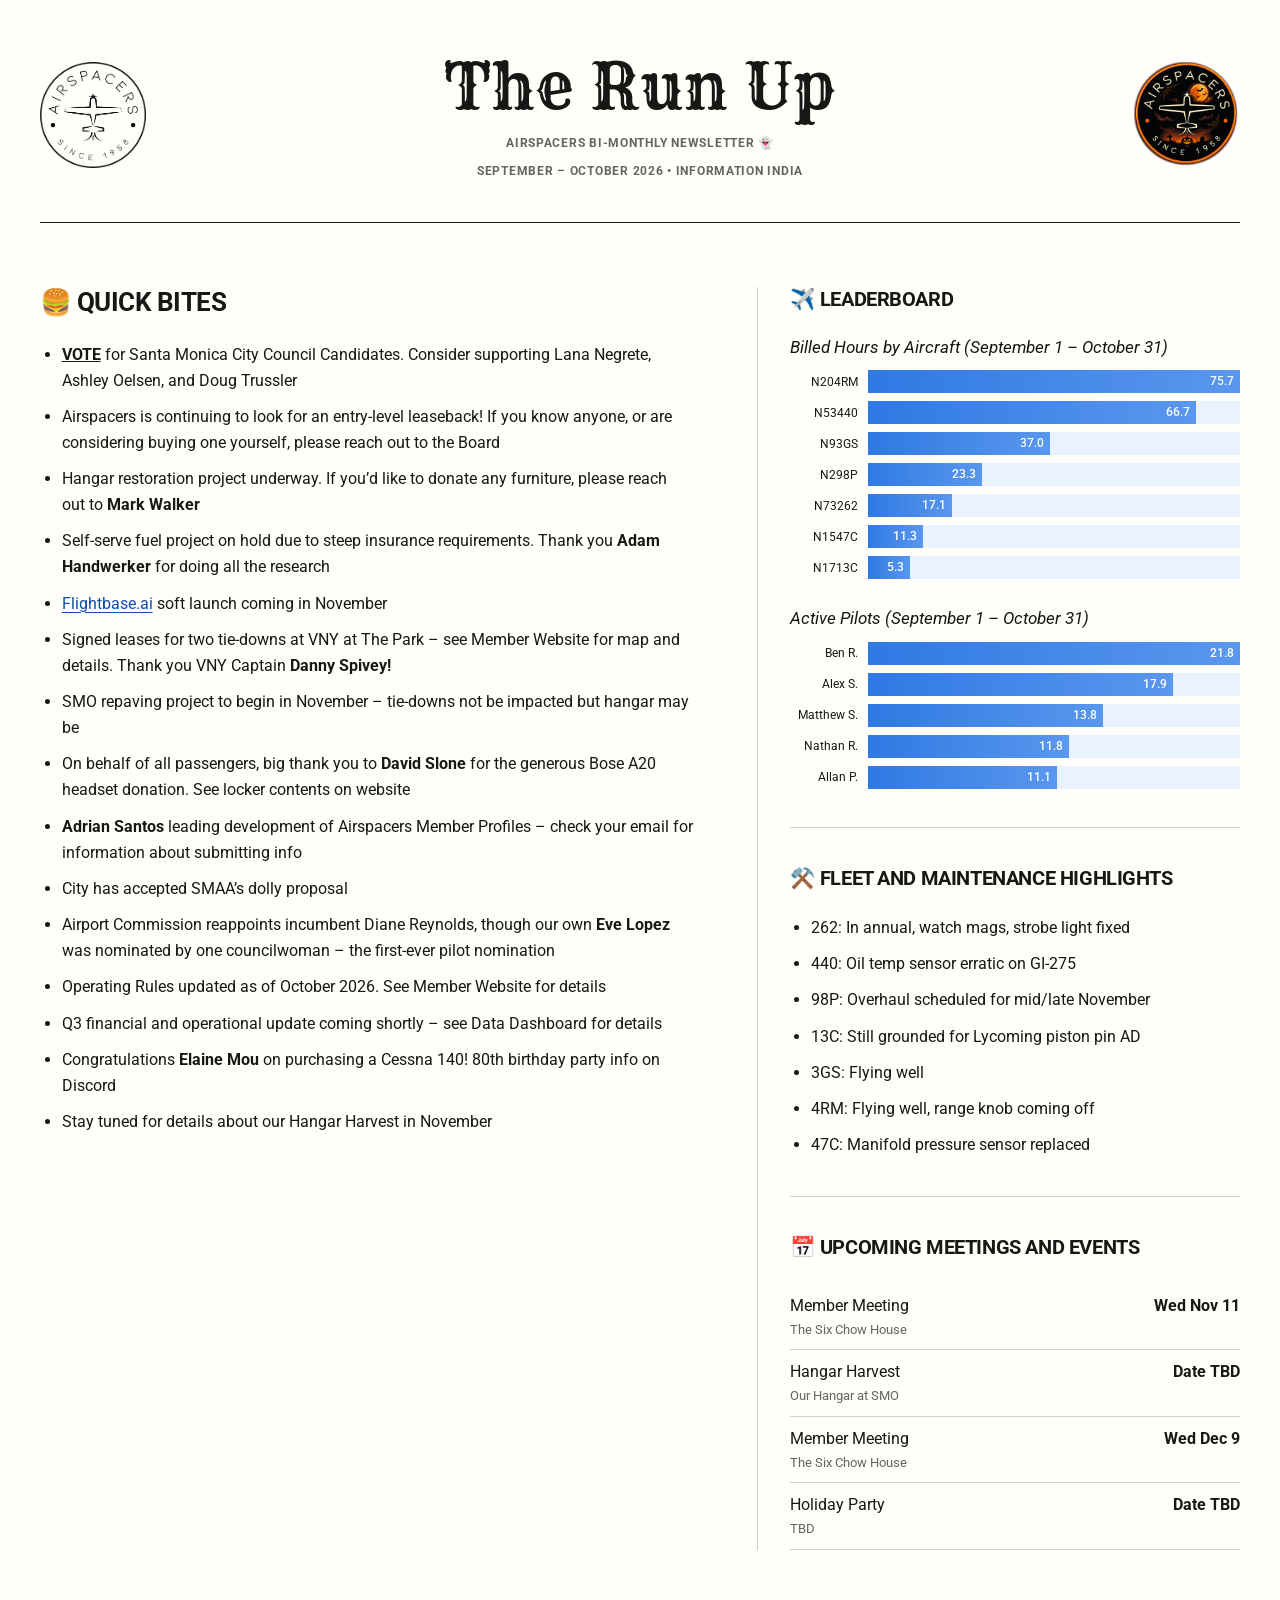
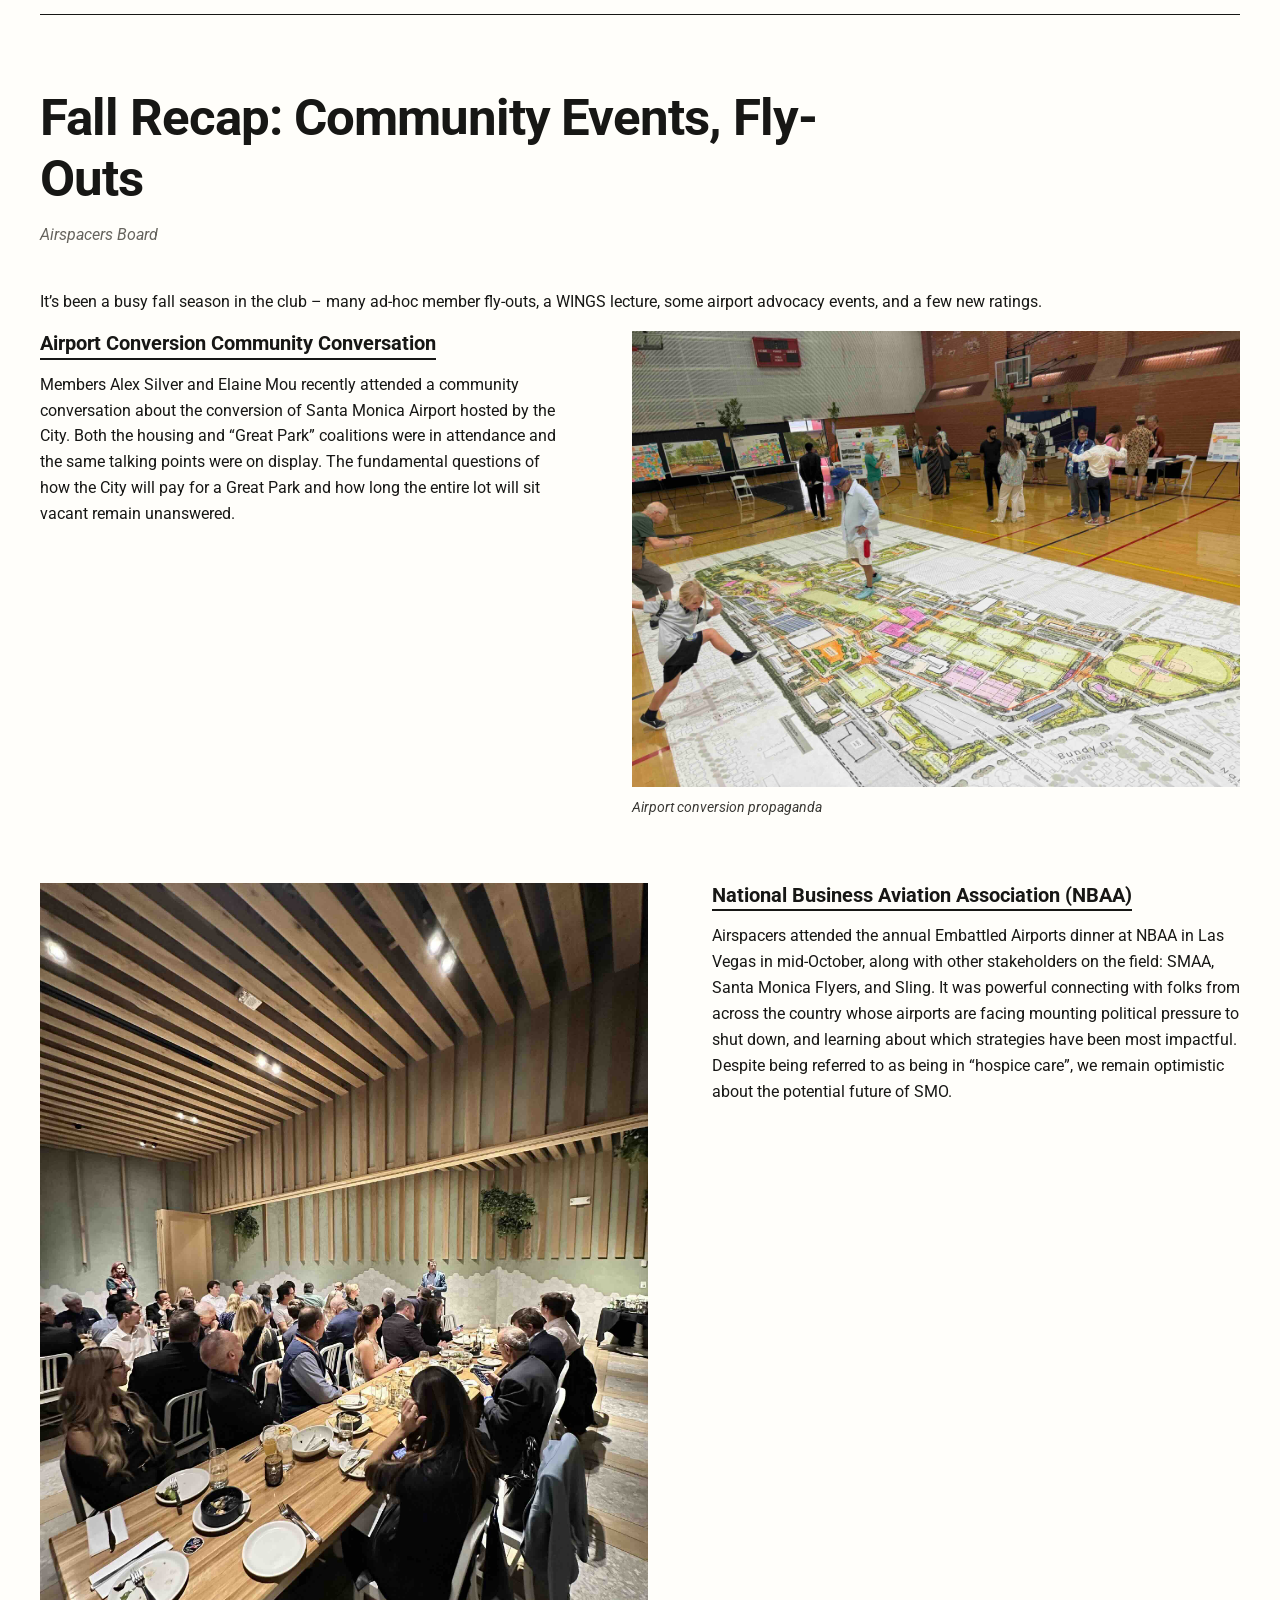
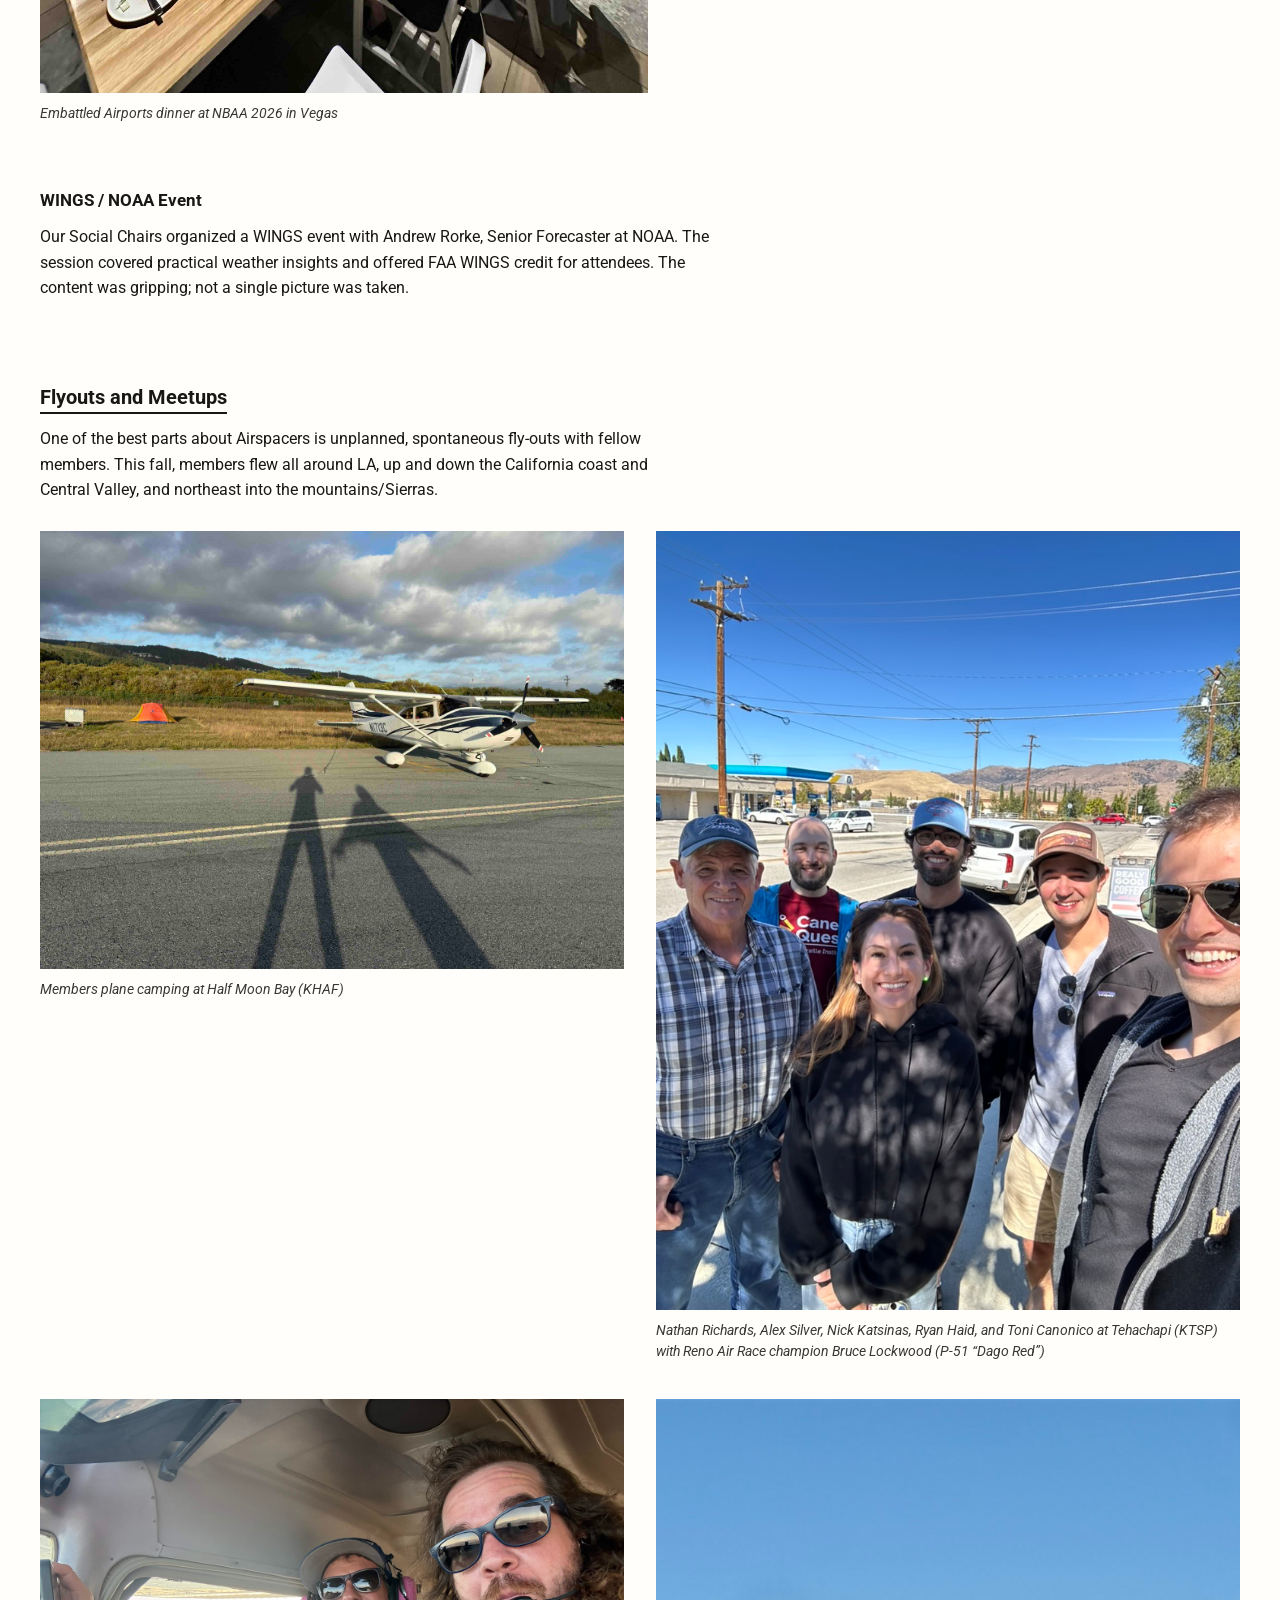
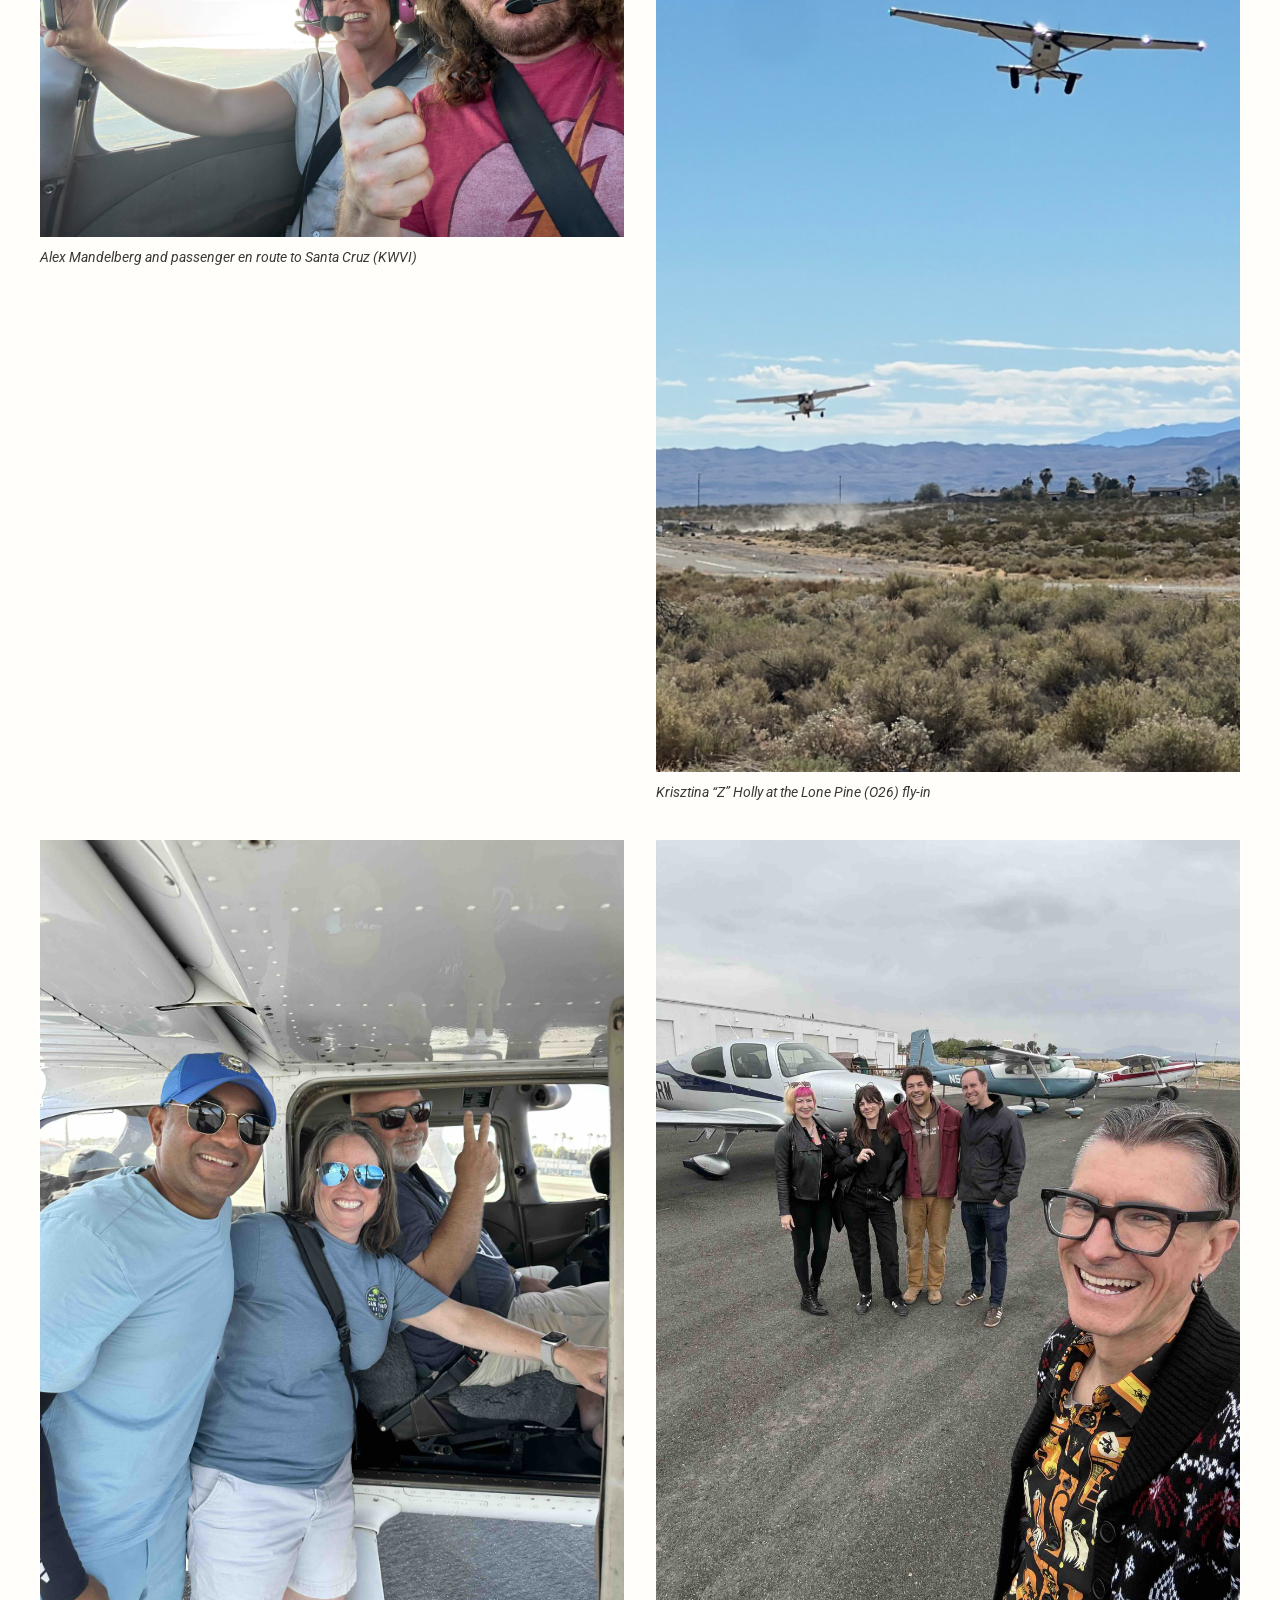
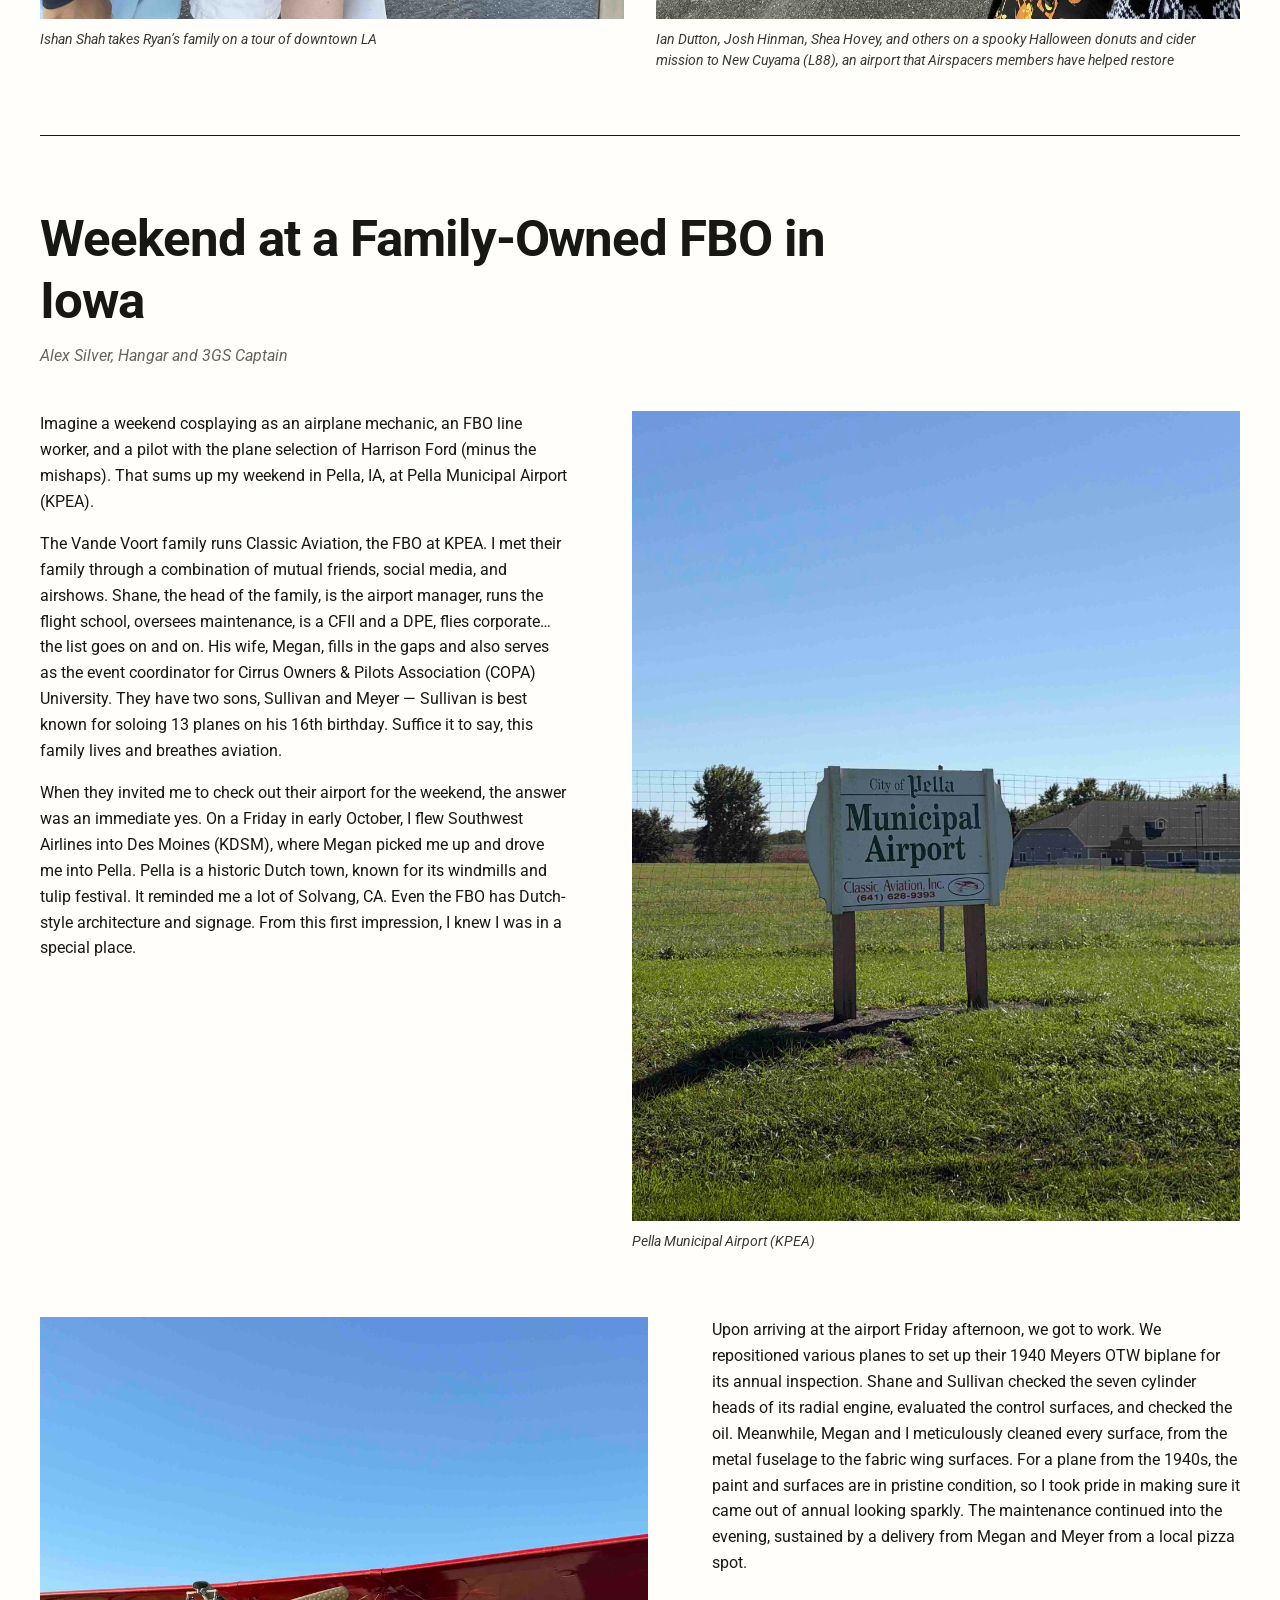
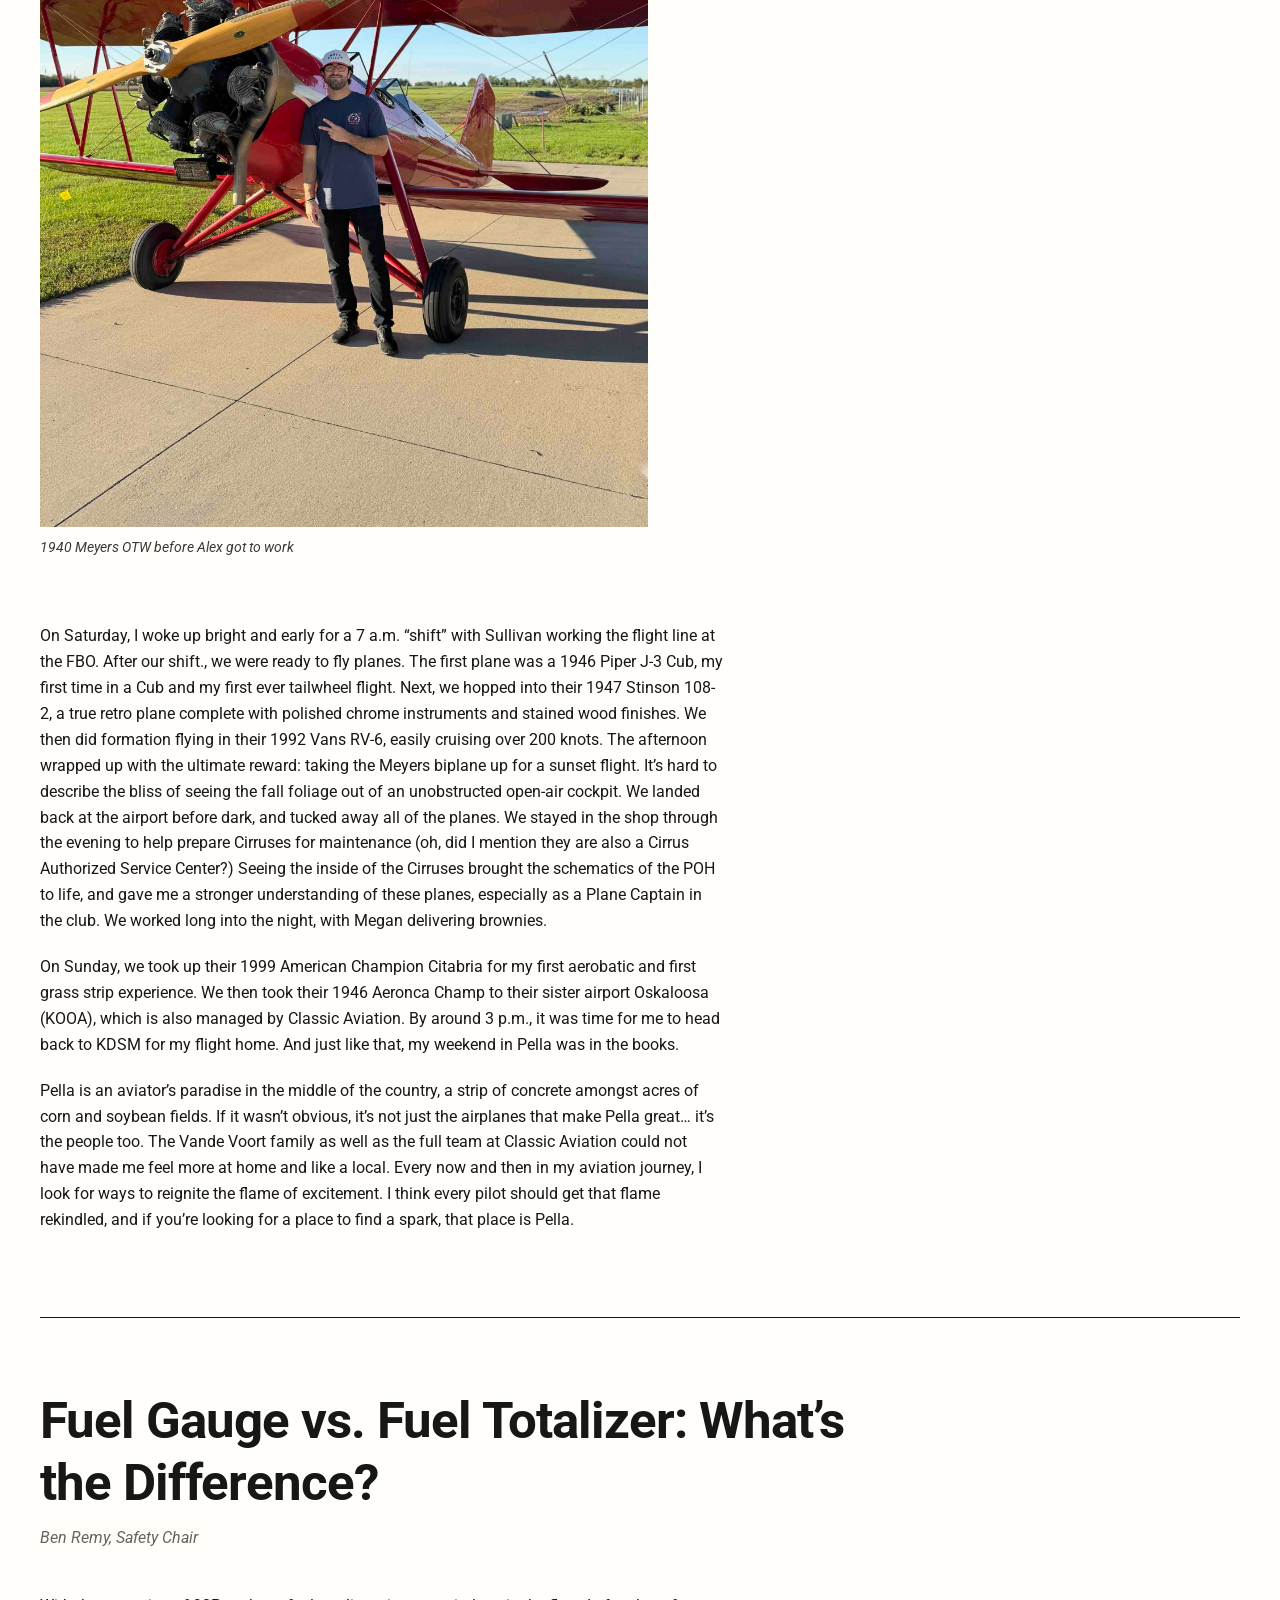
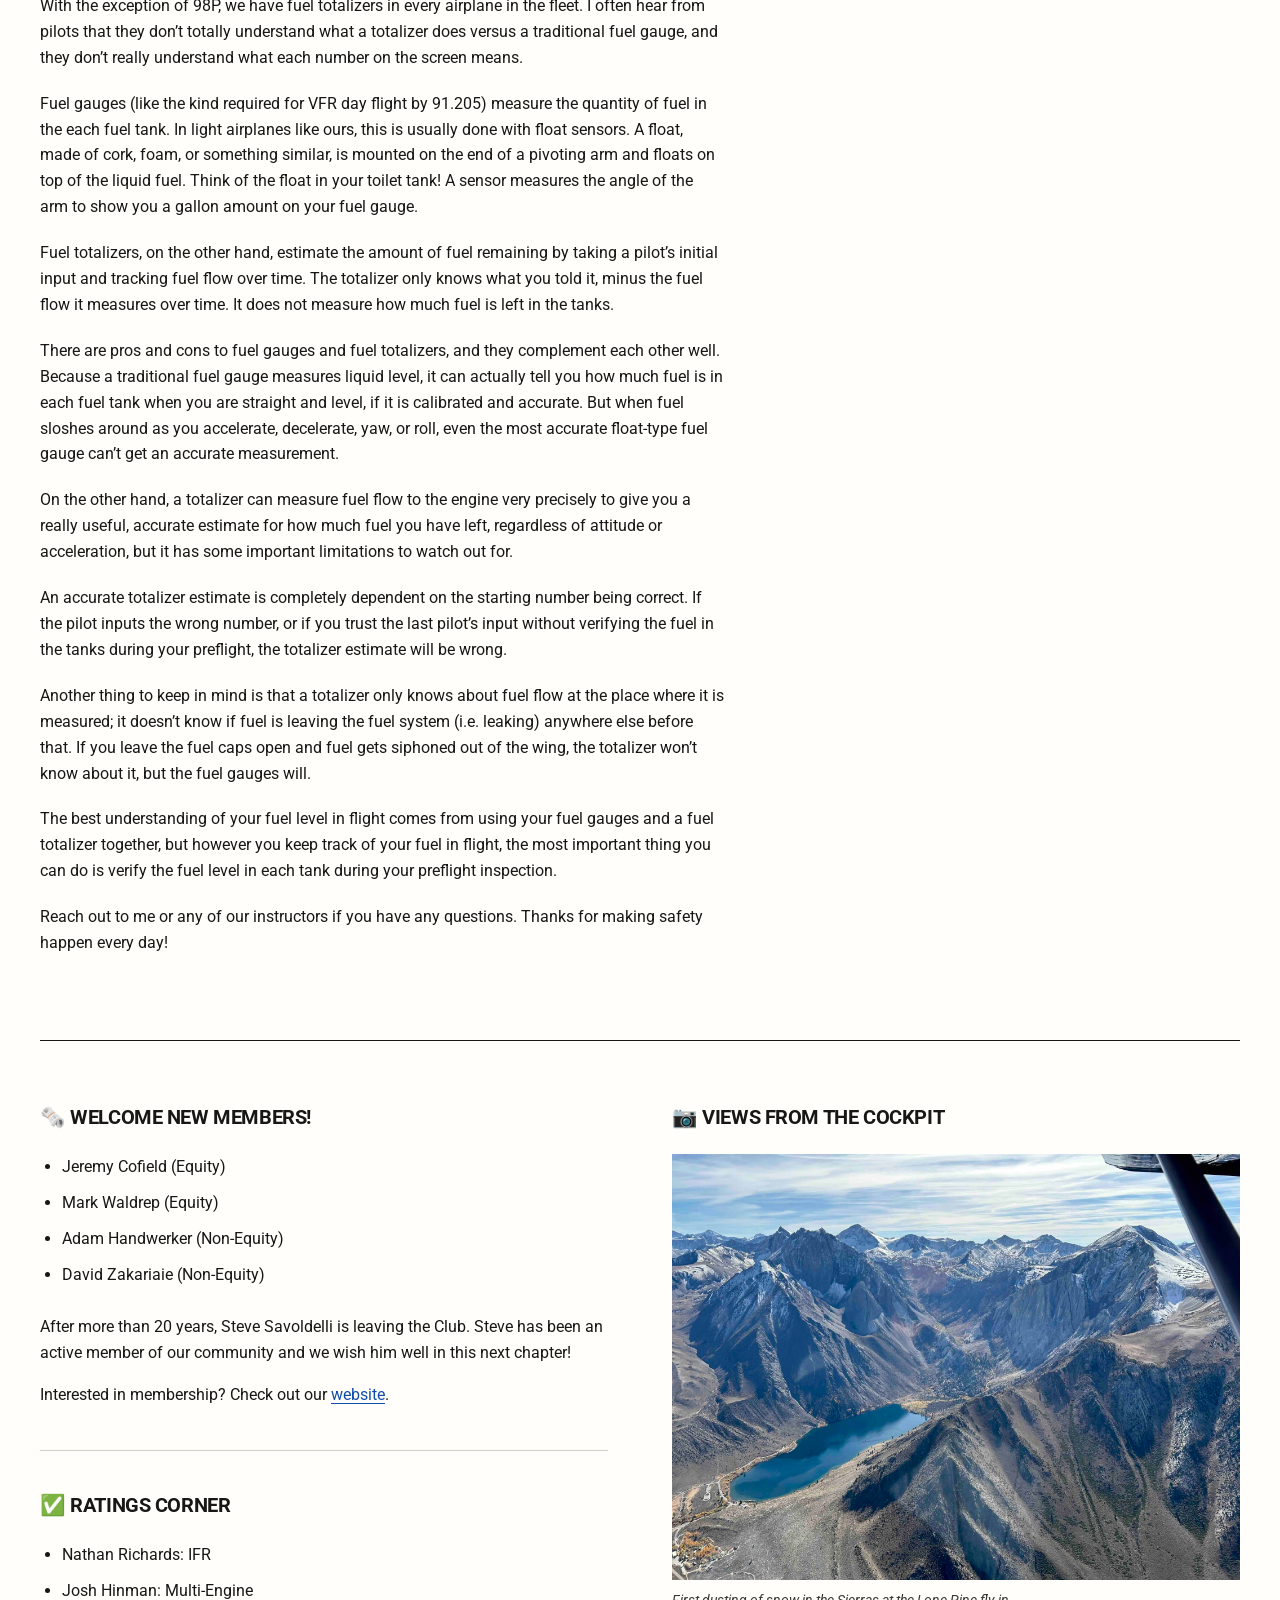
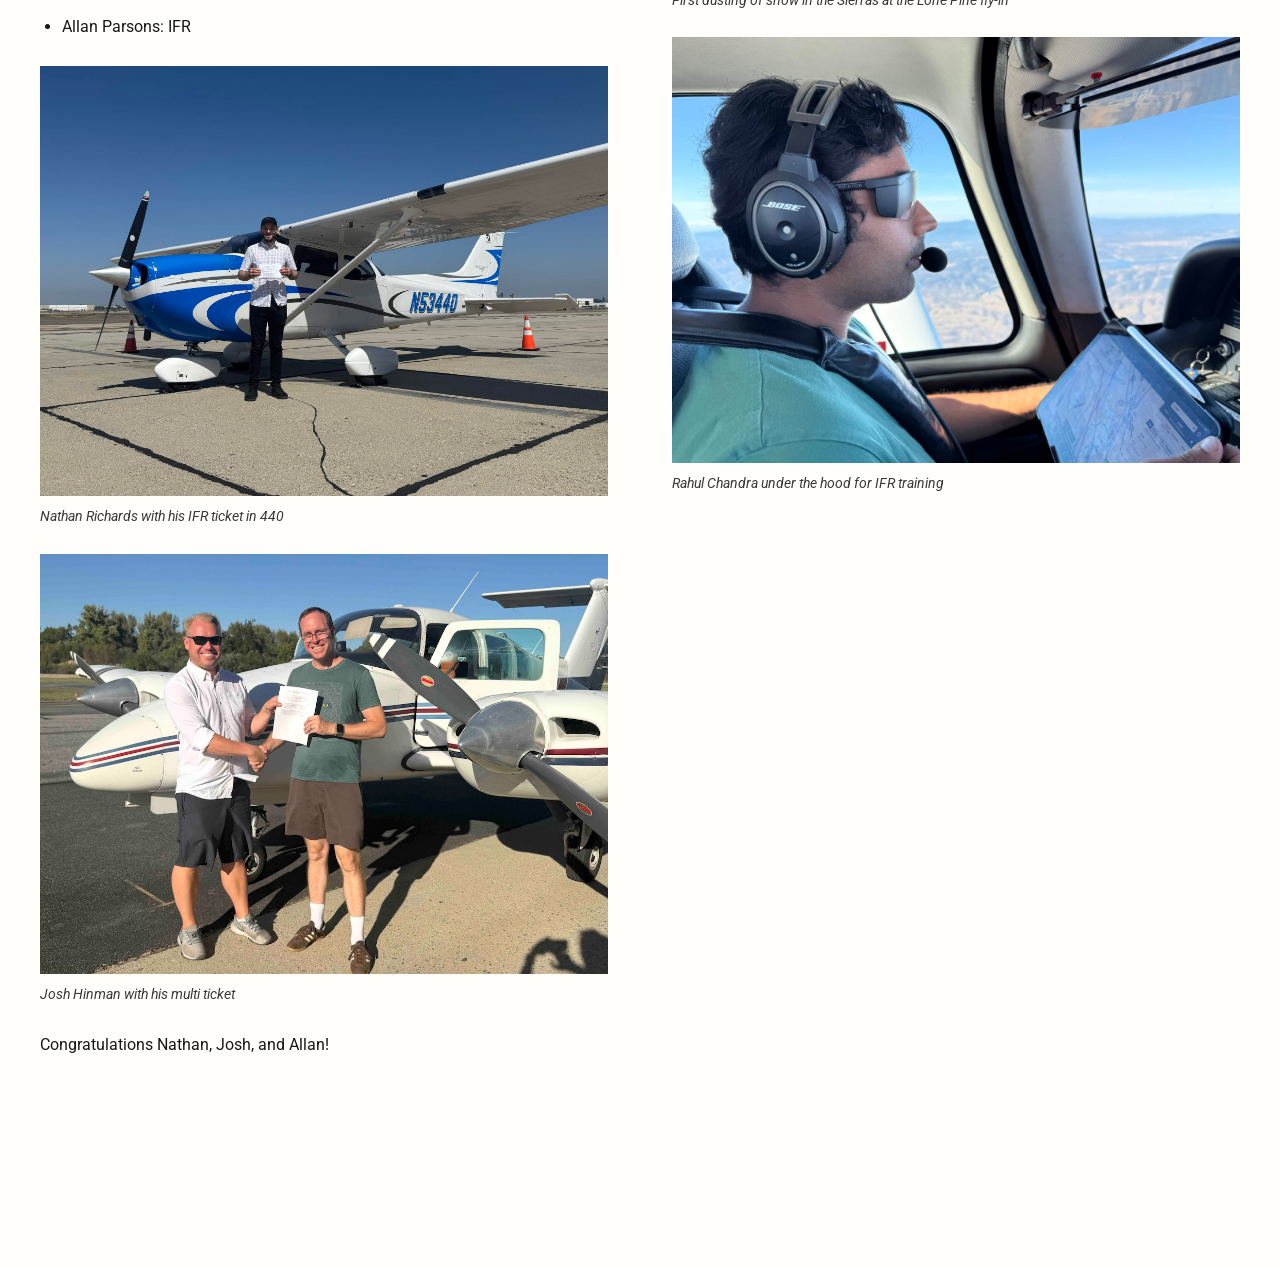
==== sep-oct-2026/index.html @ 8391121c "sep-oct newsletter" ====
<!doctype html>
<html lang="en"><head><meta charset="utf-8"><meta name="viewport" content="width=device-width, initial-scale=1">
<meta name="description" content="The Run Up — Airspacers Bi-Monthly Newsletter for September–October 2026.">
<title>The Run Up | September–October 2026</title><link rel="icon" href="assets/images/logo-spooky.png" type="image/png">
<link rel="stylesheet" href="../styles.css"><script src="../script.js" defer></script>
<style>.seasonal-masthead::after{display:none}.seasonal-masthead .seasonal-mark{width:106px;height:106px;object-fit:contain}.reading-copy{max-width:76ch}.reading-copy p{margin-bottom:1.25rem}@media(max-width:900px){.seasonal-masthead .seasonal-mark{display:none}}</style>
</head><body>
<header class="masthead seasonal-masthead reveal">
<img class="brand-mark" src="../assets/images/airspacers-logo.png" alt="Airspacers — Since 1958" width="506" height="506">
<div class="masthead-copy">
<h1>The Run Up</h1>
<p class="issue-label">Airspacers Bi-Monthly Newsletter 👻</p>
<p class="issue-label">September – October 2026 • Information India</p></div>
<img class="seasonal-mark" src="assets/images/logo-spooky.png" alt="Halloween Airspacers logo" width="600" height="600"></header>
<main>
<section class="opening-grid section-rule" aria-label="Newsletter highlights">
<article class="reveal">
<h2>🍔 Quick Bites</h2>
<ul class="feature-list">
<li><strong><u>VOTE</u></strong> for Santa Monica City Council Candidates. Consider supporting Lana Negrete, Ashley Oelsen, and Doug Trussler</li>
<li>Airspacers is continuing to look for an entry-level leaseback! If you know anyone, or are considering buying one yourself, please reach out to the Board</li>
<li>Hangar restoration project underway. If you’d like to donate any furniture, please reach out to <strong>Mark Walker</strong></li>
<li>Self-serve fuel project on hold due to steep insurance requirements. Thank you <strong>Adam Handwerker</strong> for doing all the research</li>
<li><a href="http://flightbase.ai">Flightbase.ai</a> soft launch coming in November</li>
<li>Signed leases for two tie-downs at VNY at The Park – see Member Website for map and details. Thank you VNY Captain <strong>Danny Spivey!</strong></li>
<li>SMO repaving project to begin in November – tie-downs not be impacted but hangar may be</li>
<li>On behalf of all passengers, big thank you to <strong>David Slone</strong> for the generous Bose A20 headset donation. See locker contents on website</li>
<li><strong>Adrian Santos</strong> leading development of Airspacers Member Profiles – check your email for information about submitting info</li>
<li>City has accepted SMAA’s dolly proposal</li>
<li>Airport Commission reappoints incumbent Diane Reynolds, though our own <strong>Eve Lopez</strong> was nominated by one councilwoman – the first-ever pilot nomination</li>
<li>Operating Rules updated as of October 2026. See Member Website for details</li>
<li>Q3 financial and operational update coming shortly – see Data Dashboard for details</li>
<li>Congratulations <strong>Elaine Mou</strong> on purchasing a Cessna 140! 80th birthday party info on Discord</li>
<li>Stay tuned for details about our Hangar Harvest in November</li></ul></article>
<aside class="opening-sidebar">
<section class="sidebar-block reveal">
<h2>✈️ Leaderboard</h2>
<h3>Billed Hours by Aircraft <span>(September 1 – October 31)</span></h3>
<div class="bar-chart" aria-label="Billed Hours by Aircraft">
<div class="bar-row"><span>N204RM</span>
<div class="bar-track"><i style="--value:100.0%"><b>75.7</b></i></div></div>
<div class="bar-row"><span>N53440</span>
<div class="bar-track"><i style="--value:88.1%"><b>66.7</b></i></div></div>
<div class="bar-row"><span>N93GS</span>
<div class="bar-track"><i style="--value:48.9%"><b>37.0</b></i></div></div>
<div class="bar-row"><span>N298P</span>
<div class="bar-track"><i style="--value:30.8%"><b>23.3</b></i></div></div>
<div class="bar-row"><span>N73262</span>
<div class="bar-track"><i style="--value:22.6%"><b>17.1</b></i></div></div>
<div class="bar-row"><span>N1547C</span>
<div class="bar-track"><i style="--value:14.9%"><b>11.3</b></i></div></div>
<div class="bar-row"><span>N1713C</span>
<div class="bar-track"><i style="--value:7.0%"><b>5.3</b></i></div></div></div>
<div class="chart-heading">
<h3>Active Pilots <span>(September 1 – October 31)</span></h3>
<div class="bar-chart" aria-label="Active Pilots">
<div class="bar-row"><span>Ben R.</span>
<div class="bar-track"><i style="--value:100.0%"><b>21.8</b></i></div></div>
<div class="bar-row"><span>Alex S.</span>
<div class="bar-track"><i style="--value:82.1%"><b>17.9</b></i></div></div>
<div class="bar-row"><span>Matthew S.</span>
<div class="bar-track"><i style="--value:63.3%"><b>13.8</b></i></div></div>
<div class="bar-row"><span>Nathan R.</span>
<div class="bar-track"><i style="--value:54.1%"><b>11.8</b></i></div></div>
<div class="bar-row"><span>Allan P.</span>
<div class="bar-track"><i style="--value:50.9%"><b>11.1</b></i></div></div></div></div></section>
<section class="sidebar-block reveal">
<h2>⚒️ Fleet and Maintenance Highlights</h2>
<ul class="compact-list">
<li>262: In annual, watch mags, strobe light fixed</li>
<li>440: Oil temp sensor erratic on GI-275</li>
<li>98P: Overhaul scheduled for mid/late November</li>
<li>13C: Still grounded for Lycoming piston pin AD</li>
<li>3GS: Flying well</li>
<li>4RM: Flying well, range knob coming off</li>
<li>47C: Manifold pressure sensor replaced</li></ul></section>
<section class="sidebar-block reveal">
<h2>📅 Upcoming Meetings and Events</h2><dl class="event-list">
<div><dt>Member Meeting<span>The Six Chow House</span></dt><dd>Wed Nov 11</dd></div>
<div><dt>Hangar Harvest<span>Our Hangar at SMO</span></dt><dd>Date TBD</dd></div>
<div><dt>Member Meeting<span>The Six Chow House</span></dt><dd>Wed Dec 9</dd></div>
<div><dt>Holiday Party<span>TBD</span></dt><dd>Date TBD</dd></div></dl></section></aside></section>
<section class="story section-rule" aria-label="Fall recap">
<header class="story-heading reveal">
<h2>Fall Recap: Community Events, Fly-Outs</h2>
<p class="byline">Airspacers Board</p></header>
<p>It’s been a busy fall season in the club – many ad-hoc member fly-outs, a WINGS lecture, some airport advocacy events, and a few new ratings.</p>
<div class="story-grid">
<article class="story-item reveal">
<div class="story-copy">
<h3>Airport Conversion Community Conversation</h3>
<p>Members Alex Silver and Elaine Mou recently attended a community conversation about the conversion of Santa Monica Airport hosted by the City. Both the housing and “Great Park” coalitions were in attendance and the same talking points were on display. The fundamental questions of how the City will pay for a Great Park and how long the entire lot will sit vacant remain unanswered.</p></div>
<figure><img src="assets/images/airport-conversion-project.jpg" alt="Airport conversion propaganda" loading="lazy" width="2880" height="2160"><figcaption>Airport conversion propaganda</figcaption></figure></article>
<article class="story-item reveal">
<div class="story-copy">
<h3>National Business Aviation Association (NBAA)</h3>
<p>Airspacers attended the annual Embattled Airports dinner at NBAA in Las Vegas in mid-October, along with other stakeholders on the field: SMAA, Santa Monica Flyers, and Sling. It was powerful connecting with folks from across the country whose airports are facing mounting political pressure to shut down, and learning about which strategies have been most impactful. Despite being referred to as being in “hospice care”, we remain optimistic about the potential future of SMO.</p></div>
<figure><img src="assets/images/nbaa-dinner.jpg" alt="Embattled Airports dinner at NBAA 2026 in Vegas" loading="lazy" width="2160" height="2880"><figcaption>Embattled Airports dinner at NBAA 2026 in Vegas</figcaption></figure></article>
<article class="reading-copy reveal">
<h3>WINGS / NOAA Event</h3>
<p>Our Social Chairs organized a WINGS event with Andrew Rorke, Senior Forecaster at NOAA. The session covered practical weather insights and offered FAA WINGS credit for attendees. The content was gripping; not a single picture was taken.</p></article>
<article class="story-item story-item--gallery reveal">
<div class="story-copy">
<h3>Flyouts and Meetups</h3>
<p>One of the best parts about Airspacers is unplanned, spontaneous fly-outs with fellow members. This fall, members flew all around LA, up and down the California coast and Central Valley, and northeast into the mountains/Sierras.</p></div>
<div class="photo-grid">
<figure><img src="assets/images/fly-out-haf.jpg" alt="Members plane camping at Half Moon Bay (KHAF)" loading="lazy" width="2880" height="2160"><figcaption>Members plane camping at Half Moon Bay (KHAF)</figcaption></figure>
<figure><img src="assets/images/fly-out-TSP.jpg" alt="Nathan Richards, Alex Silver, Nick Katsinas, Ryan Haid, and Toni Canonico at Tehachapi (KTSP) with Reno Air Race champion Bruce Lockwood (P-51 “Dago Red”)" loading="lazy" width="768" height="1024"><figcaption>Nathan Richards, Alex Silver, Nick Katsinas, Ryan Haid, and Toni Canonico at Tehachapi (KTSP) with Reno Air Race champion Bruce Lockwood (P-51 “Dago Red”)</figcaption></figure>
<figure><img src="assets/images/fly-out-madelberg.jpg" alt="Alex Mandelberg and passenger en route to Santa Cruz (KWVI)" loading="lazy" width="2880" height="2160"><figcaption>Alex Mandelberg and passenger en route to Santa Cruz (KWVI)</figcaption></figure>
<figure><img src="assets/images/z-lone-pine-fly-in.jpg" alt="Krisztina “Z” Holly at the Lone Pine (O26) fly-in" loading="lazy" width="1188" height="1980"><figcaption>Krisztina “Z” Holly at the Lone Pine (O26) fly-in</figcaption></figure>
<figure><img src="assets/images/fly-out-ishan.jpg" alt="Ishan Shah takes Ryan’s family on a tour of downtown LA" loading="lazy" width="3024" height="4032"><figcaption>Ishan Shah takes Ryan’s family on a tour of downtown LA</figcaption></figure>
<figure><img src="assets/images/fly-out-L88.jpg" alt="Ian Dutton, Josh Hinman, Shea Hovey, and others on a spooky Halloween donuts and cider mission to New Cuyama (L88), an airport that Airspacers members have helped restore" loading="lazy" width="2160" height="2880"><figcaption>Ian Dutton, Josh Hinman, Shea Hovey, and others on a spooky Halloween donuts and cider mission to New Cuyama (L88), an airport that Airspacers members have helped restore</figcaption></figure></div></article></div></section>
<section class="story section-rule" aria-label="Weekend in Iowa">
<header class="story-heading reveal">
<h2>Weekend at a Family-Owned FBO in Iowa</h2>
<p class="byline">Alex Silver, Hangar and 3GS Captain</p></header>
<div class="story-grid">
<article class="story-item reveal">
<div class="story-copy">
<p>Imagine a weekend cosplaying as an airplane mechanic, an FBO line worker, and a pilot with the plane selection of Harrison Ford (minus the mishaps). That sums up my weekend in Pella, IA, at Pella Municipal Airport (KPEA).</p>
<p>The Vande Voort family runs Classic Aviation, the FBO at KPEA. I met their family through a combination of mutual friends, social media, and airshows. Shane, the head of the family, is the airport manager, runs the flight school, oversees maintenance, is a CFII and a DPE, flies corporate… the list goes on and on. His wife, Megan, fills in the gaps and also serves as the event coordinator for Cirrus Owners &amp; Pilots Association (COPA) University. They have two sons, Sullivan and Meyer — Sullivan is best known for soloing 13 planes on his 16th birthday. Suffice it to say, this family lives and breathes aviation.</p>
<p>When they invited me to check out their airport for the weekend, the answer was an immediate yes. On a Friday in early October, I flew Southwest Airlines into Des Moines (KDSM), where Megan picked me up and drove me into Pella. Pella is a historic Dutch town, known for its windmills and tulip festival. It reminded me a lot of Solvang, CA. Even the FBO has Dutch-style architecture and signage. From this first impression, I knew I was in a special place.</p></div>
<figure><img src="assets/images/pella-airport.jpg" alt="Pella Municipal Airport (KPEA)" loading="lazy" width="2119" height="2825"><figcaption>Pella Municipal Airport (KPEA)</figcaption></figure></article>

<article class="story-item reveal">
<div class="story-copy">
<p>Upon arriving at the airport Friday afternoon, we got to work. We repositioned various planes to set up their 1940 Meyers OTW biplane for its annual inspection. Shane and Sullivan checked the seven cylinder heads of its radial engine, evaluated the control surfaces, and checked the oil. Meanwhile, Megan and I meticulously cleaned every surface, from the metal fuselage to the fabric wing surfaces. For a plane from the 1940s, the paint and surfaces are in pristine condition, so I took pride in making sure it came out of annual looking sparkly. The maintenance continued into the evening, sustained by a delivery from Megan and Meyer from a local pizza spot.</p></div>
<figure><img src="assets/images/pella-airplane.jpg" alt="1940 Meyers OTW before Alex got to work" loading="lazy" width="2142" height="2856"><figcaption>1940 Meyers OTW before Alex got to work</figcaption></figure></article>
<div class="reading-copy reveal">
<p>On Saturday, I woke up bright and early for a 7 a.m. “shift” with Sullivan working the flight line at the FBO. After our shift., we were ready to fly planes. The first plane was a 1946 Piper J-3 Cub, my first time in a Cub and my first ever tailwheel flight. Next, we hopped into their 1947 Stinson 108-2, a true retro plane complete with polished chrome instruments and stained wood finishes. We then did formation flying in their 1992 Vans RV-6, easily cruising over 200 knots. The afternoon wrapped up with the ultimate reward: taking the Meyers biplane up for a sunset flight. It’s hard to describe the bliss of seeing the fall foliage out of an unobstructed open-air cockpit. We landed back at the airport before dark, and tucked away all of the planes. We stayed in the shop through the evening to help prepare Cirruses for maintenance (oh, did I mention they are also a Cirrus Authorized Service Center?) Seeing the inside of the Cirruses brought the schematics of the POH to life, and gave me a stronger understanding of these planes, especially as a Plane Captain in the club. We worked long into the night, with Megan delivering brownies.</p>
<p>On Sunday, we took up their 1999 American Champion Citabria for my first aerobatic and first grass strip experience. We then took their 1946 Aeronca Champ to their sister airport Oskaloosa (KOOA), which is also managed by Classic Aviation. By around 3 p.m., it was time for me to head back to KDSM for my flight home. And just like that, my weekend in Pella was in the books.</p>
<p>Pella is an aviator’s paradise in the middle of the country, a strip of concrete amongst acres of corn and soybean fields. If it wasn’t obvious, it’s not just the airplanes that make Pella great… it’s the people too. The Vande Voort family as well as the full team at Classic Aviation could not have made me feel more at home and like a local. Every now and then in my aviation journey, I look for ways to reignite the flame of excitement. I think every pilot should get that flame rekindled, and if you’re looking for a place to find a spark, that place is Pella.</p></div></div></section>
<section class="story section-rule" aria-label="Safety article">
<header class="story-heading reveal">
<h2>Fuel Gauge vs. Fuel Totalizer: What’s the Difference?</h2>
<p class="byline">Ben Remy, Safety Chair</p></header>
<div class="reading-copy reveal">
<p>With the exception of 98P, we have fuel totalizers in every airplane in the fleet. I often hear from pilots that they don’t totally understand what a totalizer does versus a traditional fuel gauge, and they don’t really understand what each number on the screen means.</p>
<p>Fuel gauges (like the kind required for VFR day flight by 91.205) measure the quantity of fuel in the each fuel tank. In light airplanes like ours, this is usually done with float sensors. A float, made of cork, foam, or something similar, is mounted on the end of a pivoting arm and floats on top of the liquid fuel. Think of the float in your toilet tank! A sensor measures the angle of the arm to show you a gallon amount on your fuel gauge.</p>
<p>Fuel totalizers, on the other hand, estimate the amount of fuel remaining by taking a pilot’s initial input and tracking fuel flow over time. The totalizer only knows what you told it, minus the fuel flow it measures over time. It does not measure how much fuel is left in the tanks.</p>
<p>There are pros and cons to fuel gauges and fuel totalizers, and they complement each other well. Because a traditional fuel gauge measures liquid level, it can actually tell you how much fuel is in each fuel tank when you are straight and level, if it is calibrated and accurate. But when fuel sloshes around as you accelerate, decelerate, yaw, or roll, even the most accurate float-type fuel gauge can’t get an accurate measurement.</p>
<p>On the other hand, a totalizer can measure fuel flow to the engine very precisely to give you a really useful, accurate estimate for how much fuel you have left, regardless of attitude or acceleration, but it has some important limitations to watch out for.</p>
<p>An accurate totalizer estimate is completely dependent on the starting number being correct. If the pilot inputs the wrong number, or if you trust the last pilot’s input without verifying the fuel in the tanks during your preflight, the totalizer estimate will be wrong.</p>
<p>Another thing to keep in mind is that a totalizer only knows about fuel flow at the place where it is measured; it doesn’t know if fuel is leaving the fuel system (i.e. leaking) anywhere else before that. If you leave the fuel caps open and fuel gets siphoned out of the wing, the totalizer won’t know about it, but the fuel gauges will.</p>
<p>The best understanding of your fuel level in flight comes from using your fuel gauges and a fuel totalizer together, but however you keep track of your fuel in flight, the most important thing you can do is verify the fuel level in each tank during your preflight inspection.</p>
<p>Reach out to me or any of our instructors if you have any questions. Thanks for making safety happen every day!</p></div></section>
<section class="community-grid section-rule" aria-label="Community updates">
<div>
<article class="community-card reveal">
<h2>🗞️ Welcome New Members!</h2>
<ul class="compact-list">
<li>Jeremy Cofield (Equity)</li>
<li>Mark Waldrep (Equity)</li>
<li>Adam Handwerker (Non-Equity)</li>
<li>David Zakariaie (Non-Equity)</li></ul><br>
<p>After more than 20 years, Steve Savoldelli is leaving the Club. Steve has been an active member of our community and we wish him well in this next chapter!</p>
<p>Interested in membership? Check out our <a href="http://www.airspacers.com">website</a>.</p></article>
<article class="community-card reveal">
<h2>✅ Ratings Corner</h2>
<ul class="compact-list">
<li>Nathan Richards: IFR</li>
<li>Josh Hinman: Multi-Engine</li>
<li>Allan Parsons: IFR</li></ul><br>
<figure><img src="assets/images/nathan-ifr.jpg" alt="Nathan Richards with his IFR ticket in 440" loading="lazy" width="2174" height="1646"><figcaption>Nathan Richards with his IFR ticket in 440</figcaption></figure><br>
<figure><img src="assets/images/hinman-ifr.jpg" alt="Josh Hinman with his multi ticket" loading="lazy" width="1102" height="816"><figcaption>Josh Hinman with his multi ticket</figcaption></figure><br>
<p>Congratulations Nathan, Josh, and Allan!</p></article></div>
<div>
<article class="community-card reveal">
<h2>📷 Views from the Cockpit</h2>
<figure><img src="assets/images/mountain-snow.jpg" alt="First dusting of snow in the Sierras at the Lone Pine fly-in" loading="lazy" width="4032" height="3024"><figcaption>First dusting of snow in the Sierras at the Lone Pine fly-in</figcaption></figure><br>
<figure><img src="assets/images/rahul-ifr.jpg" alt="Rahul Chandra under the hood for IFR training" loading="lazy" width="2880" height="2160"><figcaption>Rahul Chandra under the hood for IFR training</figcaption></figure></article>
<article class="community-card reveal">
<h2>ℹ️ About Airspacers</h2>
          <p>Founded in 1958, Airspacers Flying Club is the oldest and most established flying club at Santa Monica Airport (KSMO), and one of the longest-running flying clubs in the greater LA area. Our mission has remained the same for over six decades: make the joy of aviation accessible, affordable, and community-driven.</p>
          <p>We are a cooperative of 75 equity members, each an equal shareholder of Air-Spacers, Inc., the non-profit entity that owns and operates our aircraft, and an additional 30+ members across our Non-Equity, Social, and Leaseback membership tiers. Our fleet includes seven diverse airplanes, each suited for different styles and missions – available to any qualified member. To learn more, check out our <a href="http://www.airspacers.com">website</a>.</p>
          <p class="contact-note">Have an idea for an article? <a href="mailto:president@airspacers.com">Contact us</a>. We’re interested in covering news within the Airspacers and broader Santa Monica aviation communities.</p>
        </article></div></section></main>
<footer class="site-footer reveal"><img src="assets/images/logo-spooky.png" alt="" width="600" height="600">
<p>The Run Up <span aria-hidden="true">•</span> Sep-Oct 2026</p></footer></body></html>
---- styles.css ----
@font-face {
  font-family: "Roboto";
  src: url("assets/fonts/roboto-regular.ttf") format("truetype");
  font-style: normal;
  font-weight: 400;
  font-display: swap;
}

@font-face {
  font-family: "Roboto";
  src: url("assets/fonts/roboto-medium.ttf") format("truetype");
  font-style: normal;
  font-weight: 500;
  font-display: swap;
}

@font-face {
  font-family: "Roboto";
  src: url("assets/fonts/roboto-bold.ttf") format("truetype");
  font-style: normal;
  font-weight: 700;
  font-display: swap;
}

@font-face {
  font-family: "Roboto";
  src: url("assets/fonts/roboto-italic.ttf") format("truetype");
  font-style: italic;
  font-weight: 400;
  font-display: swap;
}

@font-face {
  font-family: "Roboto";
  src: url("assets/fonts/roboto-bold-italic.ttf") format("truetype");
  font-style: italic;
  font-weight: 700;
  font-display: swap;
}

@font-face {
  font-family: "Rye";
  src: url("assets/fonts/rye-regular.ttf") format("truetype");
  font-style: normal;
  font-weight: 400;
  font-display: swap;
}

:root {
  --paper: #fffefa;
  --ink: #171715;
  --muted: #66645e;
  --line: #d4d0c6;
  --blue: #1768d7;
  --blue-deep: #0f4da8;
  --blue-soft: #e9f2ff;
  --content-width: 1200px;
}

* {
  box-sizing: border-box;
}

html {
  scroll-behavior: smooth;
}

body {
  margin: 0;
  background: var(--paper);
  color: var(--ink);
  font-family: "Roboto", Arial, sans-serif;
  font-size: 1rem;
  line-height: 1.62;
  -webkit-font-smoothing: antialiased;
}

img {
  display: block;
  max-width: 100%;
}

a {
  color: var(--blue-deep);
  text-decoration-thickness: 1px;
  text-underline-offset: 0.16em;
}

a:hover {
  color: var(--blue);
}

strong {
  font-weight: 700;
}

.masthead,
main,
.site-footer {
  width: min(calc(100% - 80px), var(--content-width));
  margin-inline: auto;
}

.masthead {
  display: grid;
  grid-template-columns: 106px 1fr 106px;
  align-items: center;
  gap: 28px;
  padding: 48px 0 40px;
  text-align: center;
}

.masthead::after {
  content: "";
  width: 106px;
}

.brand-mark {
  width: 106px;
  height: 106px;
  object-fit: contain;
}

.masthead-copy h1 {
  margin: 0;
  font-family: "Rye", Georgia, serif;
  font-size: clamp(2.5rem, 5vw, 4.5rem);
  font-weight: 400;
  letter-spacing: 0.01em;
  line-height: 1.2;
}

.kicker,
.issue-label,
.section-number {
  margin: 0;
  color: var(--muted);
  font-size: 0.76rem;
  font-weight: 700;
  letter-spacing: 0.13em;
  text-transform: uppercase;
}

.issue-label {
  margin-top: 9px;
  letter-spacing: 0.06em;
}

.issue-label span,
.site-footer span {
  padding-inline: 0.35em;
}

.section-rule {
  border-top: 1px solid var(--ink);
  padding-block: clamp(44px, 5vw, 72px);
}

.opening-grid {
  display: grid;
  grid-template-columns: minmax(0, 1.35fr) minmax(340px, 1fr);
  gap: clamp(40px, 5vw, 72px);
}

h2,
h3,
p {
  margin-top: 0;
}

h2 {
  margin-bottom: 24px;
  font-size: clamp(1.38rem, 2vw, 1.7rem);
  line-height: 1.2;
  letter-spacing: -0.02em;
  text-transform: uppercase;
}

h3 {
  margin-bottom: 12px;
  font-size: 1.05rem;
  line-height: 1.35;
}

.feature-list,
.compact-list {
  margin: 0;
  padding-left: 1.35rem;
}

.feature-list li + li,
.compact-list li + li {
  margin-top: 0.65rem;
}

.opening-sidebar {
  min-width: 0;
  border-left: 1px solid var(--line);
  padding-left: 32px;
}

.sidebar-block + .sidebar-block {
  margin-top: 38px;
  border-top: 1px solid var(--line);
  padding-top: 38px;
}

.sidebar-block h2 {
  font-size: 1.28rem;
}

.sidebar-block h3 {
  font-weight: 500;
  font-style: italic;
}

.sidebar-block h3 span {
  font-weight: 400;
}

.chart-heading {
  margin-top: 28px;
}

.bar-chart {
  display: grid;
  gap: 8px;
}

.bar-row {
  display: grid;
  grid-template-columns: 68px 1fr;
  align-items: center;
  gap: 10px;
  font-size: 0.78rem;
}

.bar-row > span {
  text-align: right;
}

.bar-track {
  height: 23px;
  background: var(--blue-soft);
  overflow: hidden;
}

.bar-track i {
  position: relative;
  display: block;
  width: var(--value);
  min-width: 42px;
  height: 100%;
  background: linear-gradient(90deg, #2f79e3, #5a97ee);
  transform-origin: left;
  transition: transform 900ms cubic-bezier(0.2, 0.7, 0.2, 1);
}

.reveal-ready .reveal:not(.is-visible) .bar-track i {
  transform: scaleX(0);
}

.bar-track b {
  position: absolute;
  right: 6px;
  color: white;
  font-size: 0.72rem;
  font-style: normal;
  font-weight: 500;
  line-height: 23px;
}

.chart-note {
  margin: 18px 0 0;
  color: var(--muted);
  font-size: 0.78rem;
  font-style: italic;
  line-height: 1.5;
}

.event-list {
  margin: 0;
}

.event-list div {
  display: grid;
  grid-template-columns: 1fr auto;
  gap: 20px;
  padding: 9px 0;
  border-bottom: 1px solid var(--line);
}

.event-list dt,
.event-list dd {
  margin: 0;
}

.event-list dt span {
  display: block;
  color: var(--muted);
  font-size: 0.83rem;
}

.event-list dd {
  white-space: nowrap;
  font-weight: 700;
}

.story-heading {
  max-width: 820px;
  margin-bottom: 42px;
}

.story-heading h2 {
  margin: 8px 0 12px;
  font-size: clamp(1.9rem, 4vw, 3.3rem);
  text-transform: none;
}

.byline {
  margin-bottom: 24px;
  color: var(--muted);
  font-style: italic;
}

.standfirst {
  margin-bottom: 0;
  font-size: clamp(1.08rem, 1.7vw, 1.3rem);
  line-height: 1.55;
}

.story-grid {
  display: grid;
  gap: 64px;
}

.story-item {
  display: grid;
  grid-template-columns: minmax(0, 1fr) minmax(0, 1.15fr);
  align-items: start;
  gap: clamp(28px, 5vw, 66px);
}

.story-item:nth-child(even) {
  grid-template-columns: minmax(0, 1.15fr) minmax(0, 1fr);
}

.story-item:nth-child(even) .story-copy {
  order: 2;
}

main {
  overflow-wrap: break-word;
}

/* Give the four-photo gallery the full page width. */
.story-item.story-item--gallery {
  grid-template-columns: 1fr;
  gap: 28px;
}

.story-item.story-item--gallery .story-copy {
  order: initial;
  max-width: 72ch;
}

.story-copy p:last-child {
  margin-bottom: 0;
}

.story-copy h3 {
  display: inline-block;
  border-bottom: 2px solid var(--ink);
  font-size: 1.22rem;
}

figure {
  margin: 0;
}

figure img {
  width: 100%;
  height: auto;
  object-fit: contain;
  background: #eeeae0;
}

.missing-image > div {
  width: 100%;
  aspect-ratio: 4 / 3;
  background: #eeeae0;
}

figcaption {
  margin-top: 11px;
  color: #393834;
  font-size: 0.9rem;
  font-style: italic;
  line-height: 1.45;
}

.missing-image > div {
  display: grid;
  place-items: center;
  border: 1px dashed #aaa59a;
  color: var(--muted);
}

.missing-image span {
  font-size: 0.76rem;
  font-weight: 700;
  letter-spacing: 0.12em;
  text-transform: uppercase;
}

.photo-grid {
  display: grid;
  grid-template-columns: repeat(2, minmax(0, 1fr));
  gap: 36px 32px;
  align-items: start;
}

.community-grid {
  display: grid;
  grid-template-columns: repeat(2, minmax(0, 1fr));
  gap: clamp(40px, 5vw, 72px);
}

.community-card + .community-card,
.feature-portrait + .community-card {
  margin-top: 42px;
  border-top: 1px solid var(--line);
  padding-top: 42px;
}

.community-card h2 {
  font-size: 1.28rem;
}

.community-card p:last-child {
  margin-bottom: 0;
}

.feature-portrait img {
  height: auto;
  object-fit: contain;
}

.contact-note {
  color: var(--muted);
  font-size: 0.85rem;
  font-style: italic;
}

.site-footer {
  display: flex;
  align-items: center;
  justify-content: center;
  gap: 14px;
  border-top: 1px solid var(--ink);
  padding: 28px 0 44px;
  color: var(--muted);
  font-size: 0.78rem;
  font-weight: 700;
  letter-spacing: 0.08em;
  text-transform: uppercase;
}

.site-footer img {
  width: 48px;
  height: 48px;
}

.site-footer p {
  margin: 0;
}

.reveal-ready .reveal {
  opacity: 0;
  transform: translateY(24px);
  transition:
    opacity 700ms ease,
    transform 700ms cubic-bezier(0.2, 0.7, 0.2, 1);
}

.reveal-ready .reveal.is-visible {
  opacity: 1;
  transform: translateY(0);
}

@media (max-width: 900px) {
  .masthead {
    grid-template-columns: 78px 1fr;
    gap: 20px;
    padding-top: 30px;
    text-align: left;
  }

  .masthead::after {
    display: none;
  }

  .brand-mark {
    width: 75px;
    height: 75px;
  }

  .opening-grid,
  .community-grid {
    grid-template-columns: 1fr;
    gap: 48px;
  }

  .story-item,
  .story-item:nth-child(even),
  .photo-grid {
    grid-template-columns: 1fr;
    gap: 28px;
  }

  .story-item:nth-child(even) .story-copy {
    order: initial;
  }

  .opening-sidebar {
    border-left: 0;
    border-top: 1px solid var(--line);
    padding: 40px 0 0;
  }
}

@media (max-width: 680px) {
  body {
    font-size: 1rem;
    line-height: 1.58;
  }

  .masthead,
  main,
  .site-footer {
    width: min(calc(100% - 32px), var(--content-width));
  }

  .masthead {
    grid-template-columns: 64px 1fr;
    padding: 24px 0;
  }

  .brand-mark {
    width: 64px;
    height: 64px;
  }

  .masthead-copy h1 {
    font-size: clamp(1.75rem, 7.5vw, 2.5rem);
  }

  .issue-label span {
    display: none;
  }

  .issue-label {
    display: grid;
    gap: 1px;
    font-size: 0.66rem;
  }

  .section-rule {
    padding-block: 42px;
  }

  h2,
  .sidebar-block h2,
  .community-card h2 {
    font-size: 1.25rem;
  }

  .story-heading h2 {
    font-size: 2rem;
  }

  .story-heading,
  .story-grid {
    margin-bottom: 0;
  }

  .story-grid {
    margin-top: 34px;
    gap: 46px;
  }

  .story-item,
  .story-item:nth-child(even),
  .photo-grid {
    grid-template-columns: 1fr;
    gap: 32px;
  }

  .story-item:nth-child(even) .story-copy {
    order: initial;
  }

  .story-item figure {
    margin-top: 0;
  }

  .bar-row {
    grid-template-columns: 60px 1fr;
  }

  .event-list div {
    grid-template-columns: 1fr;
    gap: 2px;
  }

  .event-list dd {
    color: var(--blue-deep);
    font-size: 0.86rem;
  }

  .site-footer {
    justify-content: flex-start;
  }
}

@media (prefers-reduced-motion: reduce) {
  html {
    scroll-behavior: auto;
  }

  .reveal-ready .reveal,
  .reveal-ready .reveal:not(.is-visible) .bar-track i,
  .bar-track i {
    opacity: 1;
    transform: none;
    transition: none;
  }
}

@media print {
  .reveal-ready .reveal {
    opacity: 1;
    transform: none;
  }

  a {
    color: inherit;
  }
}
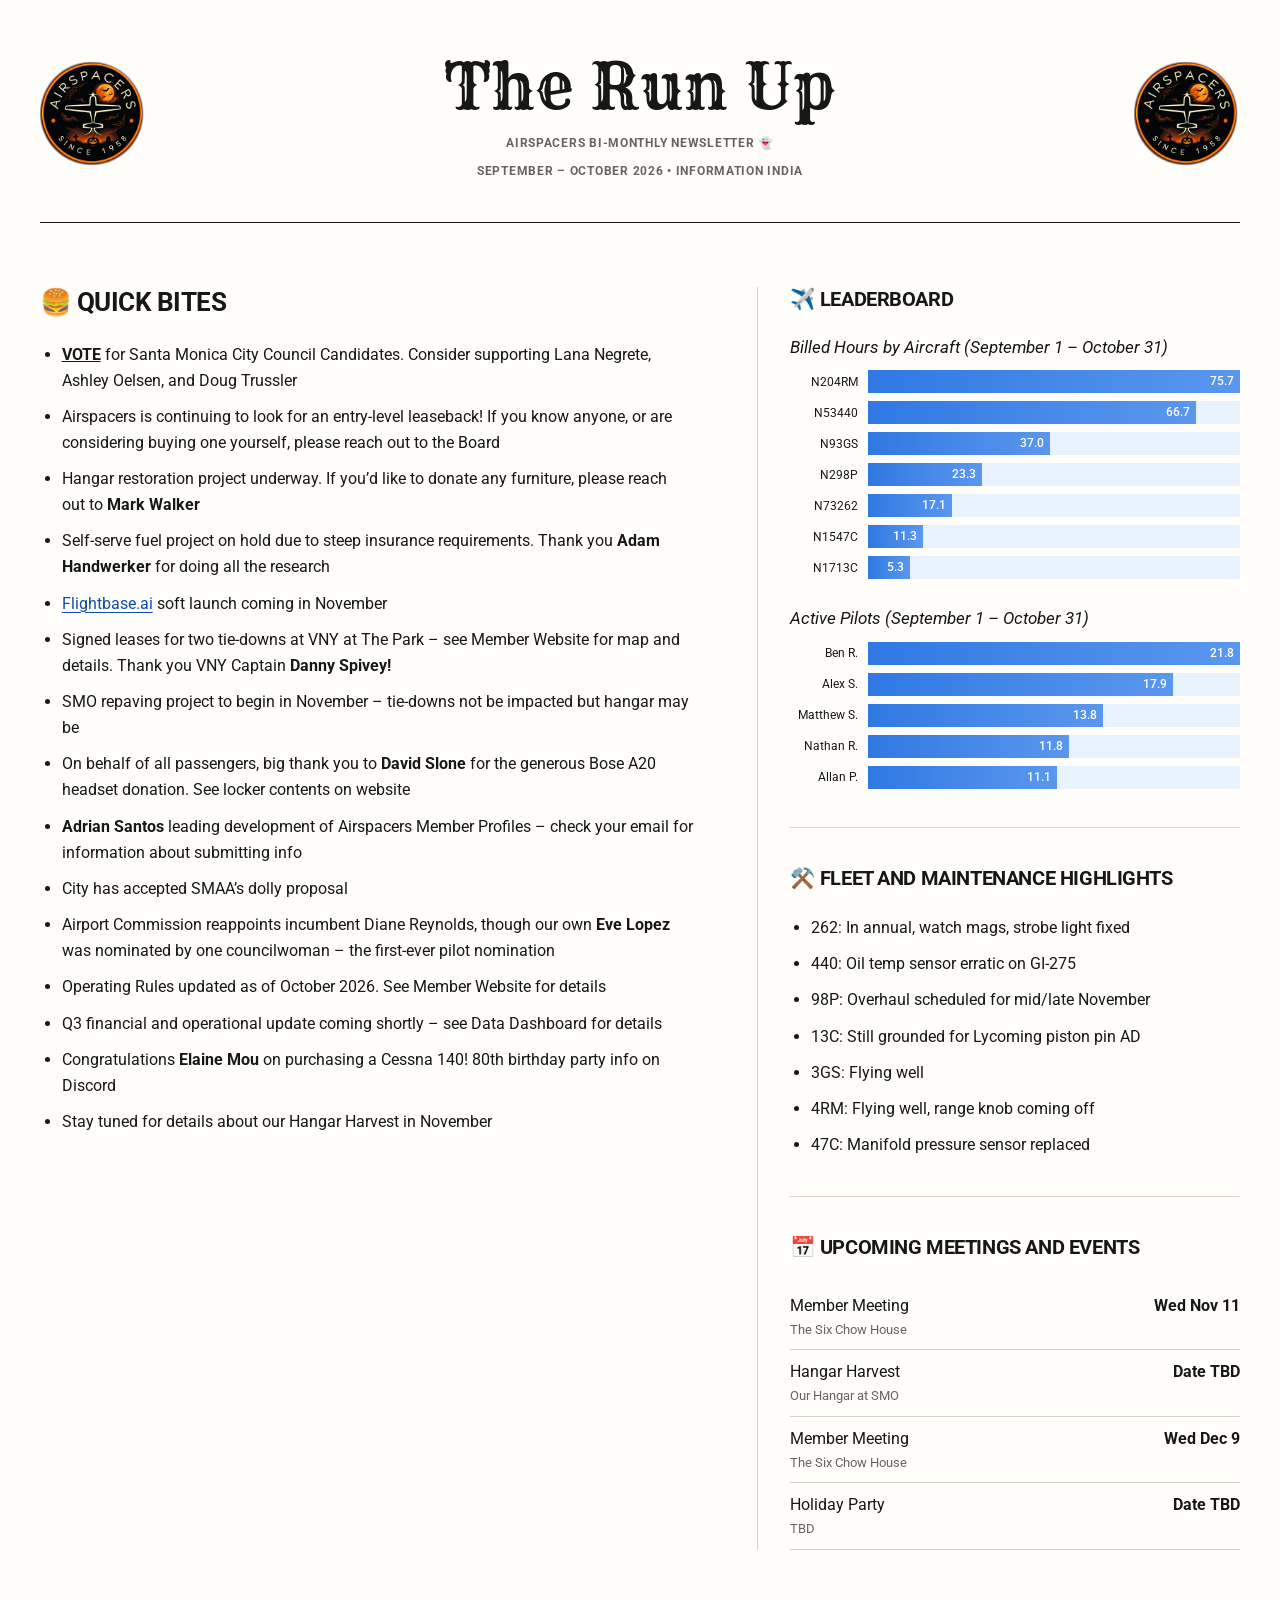
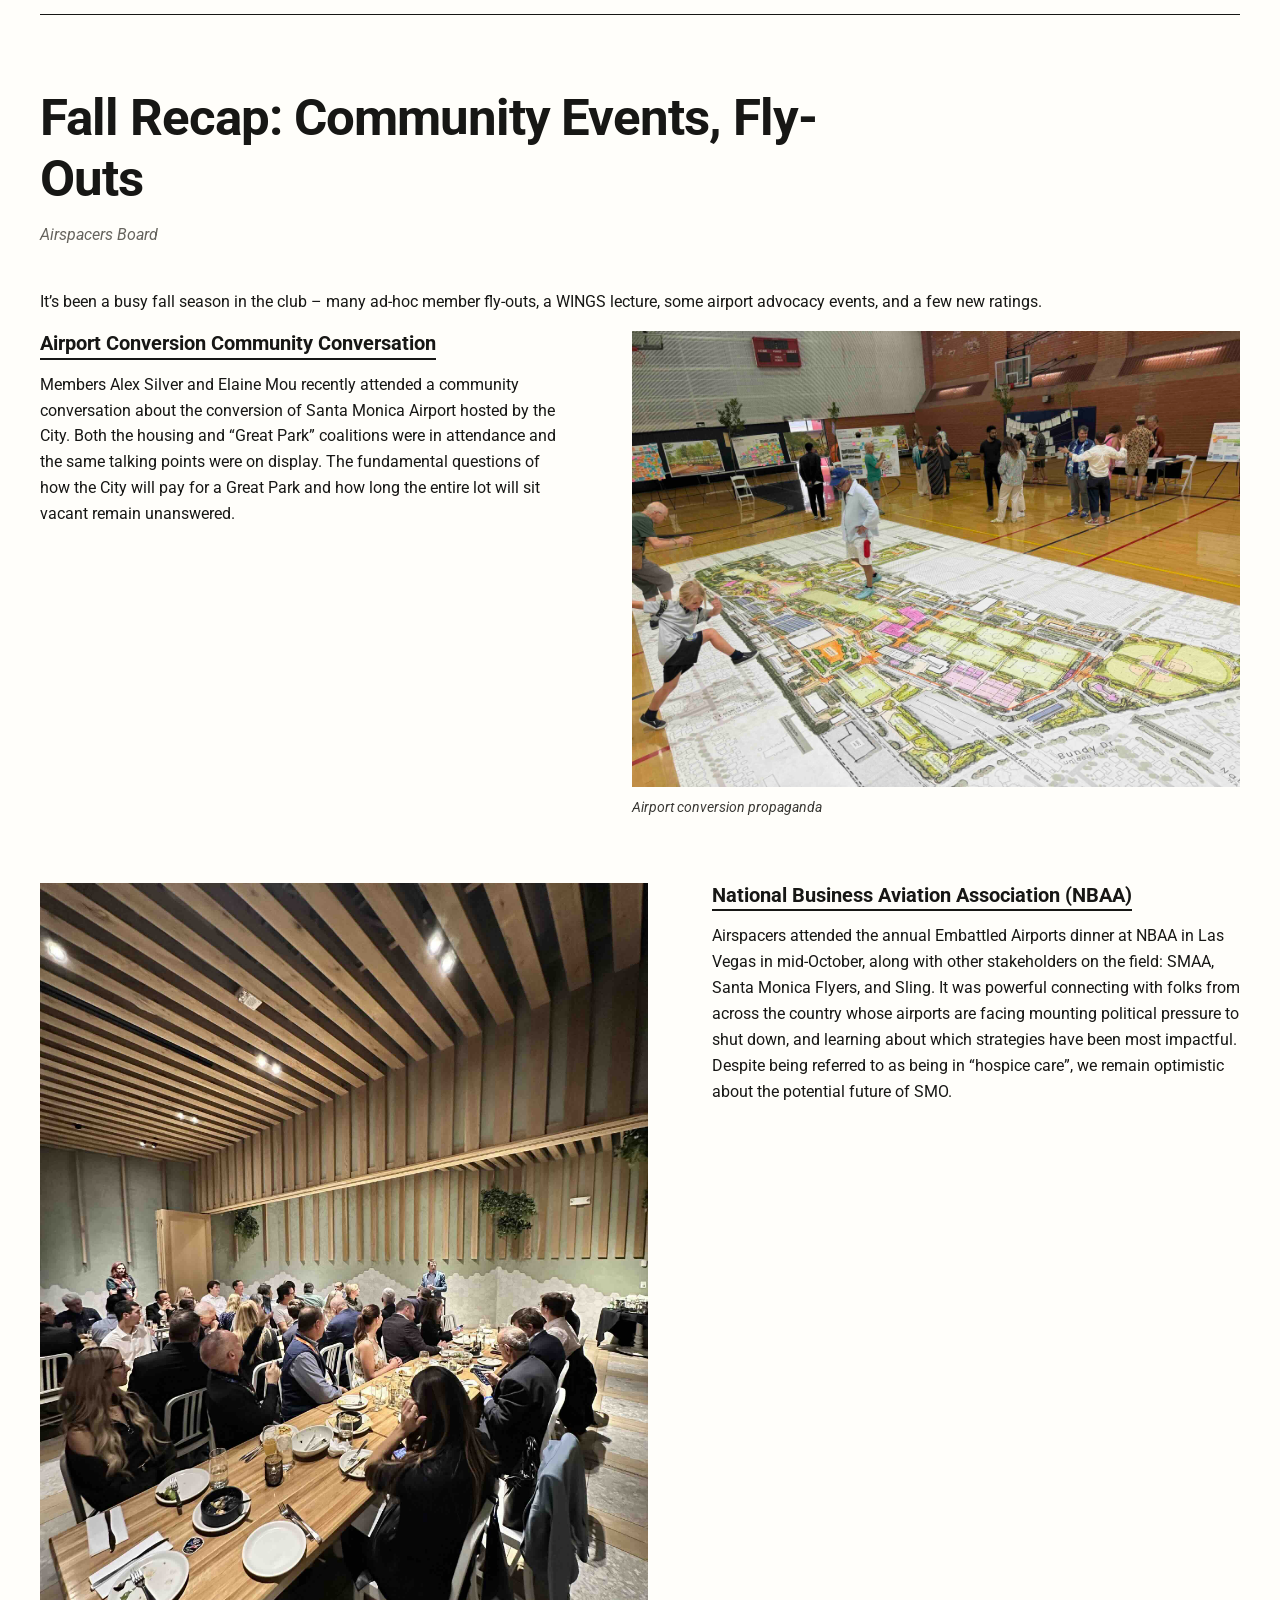
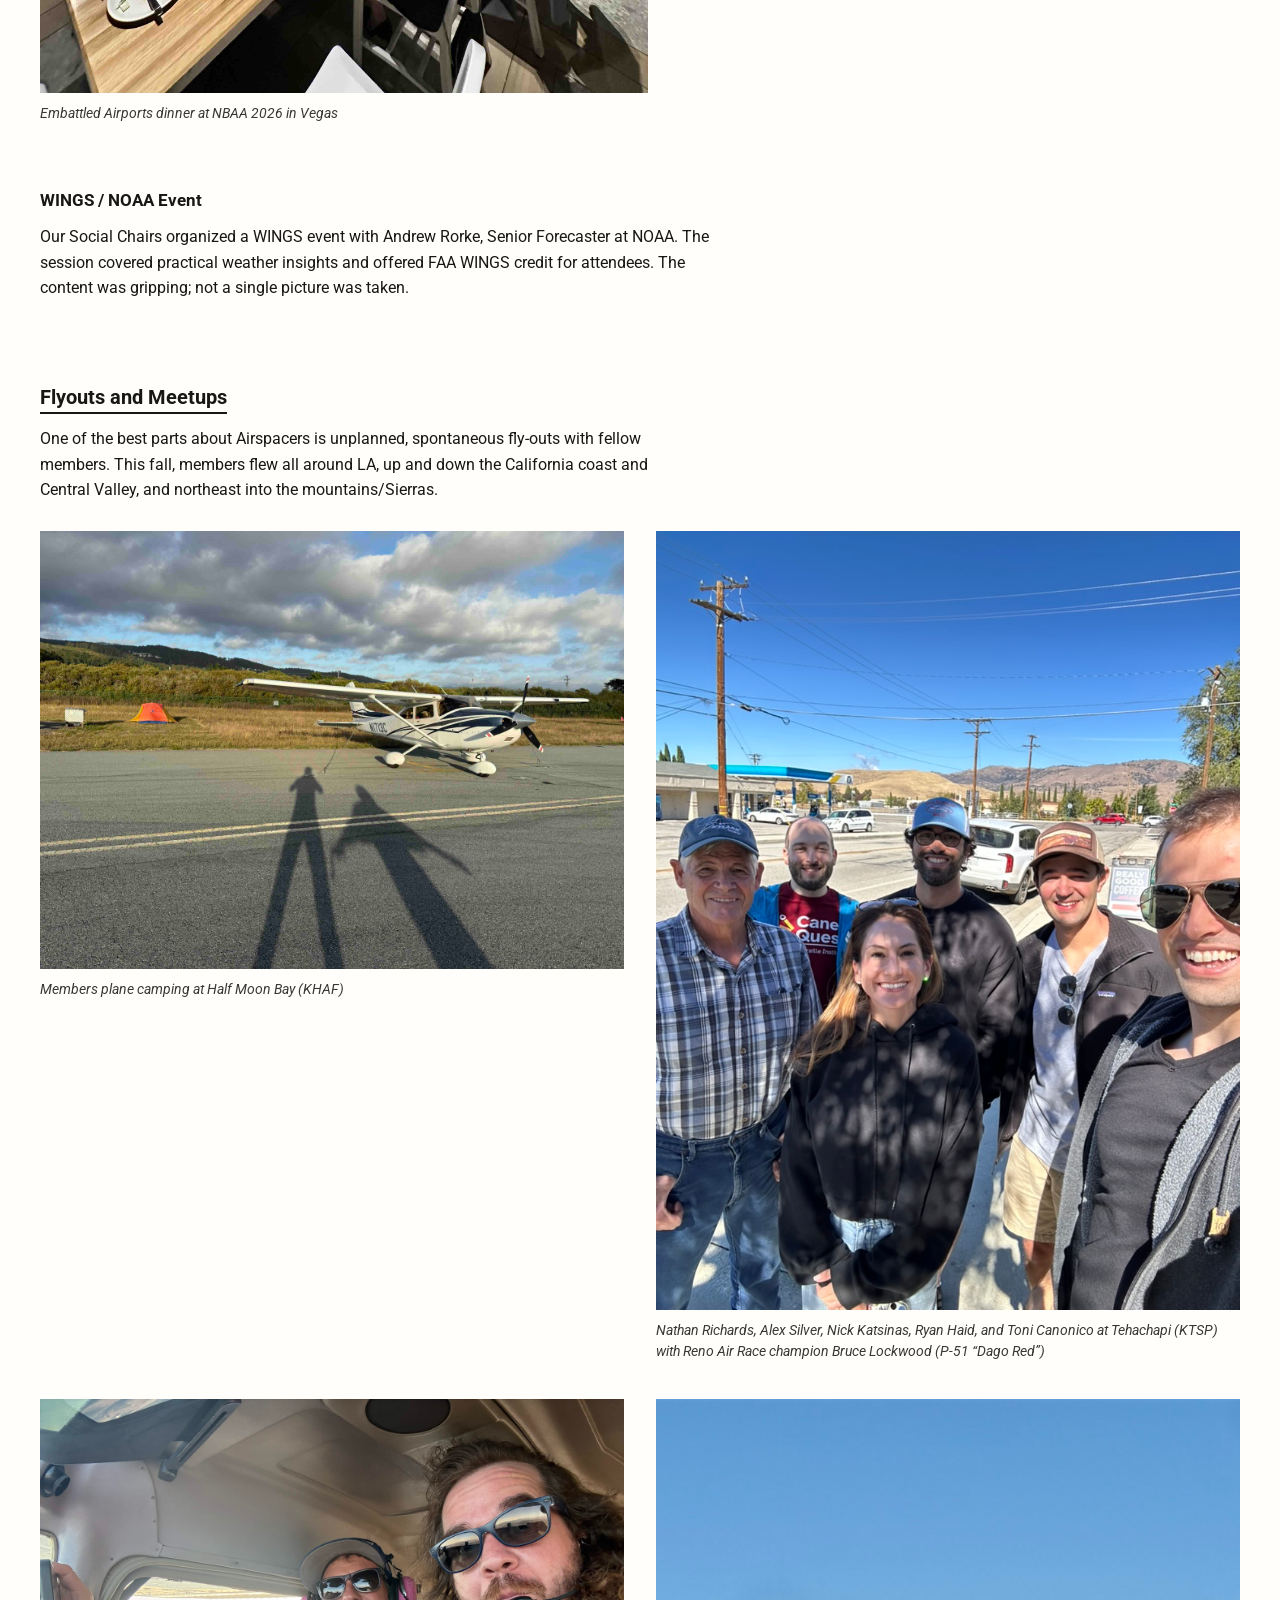
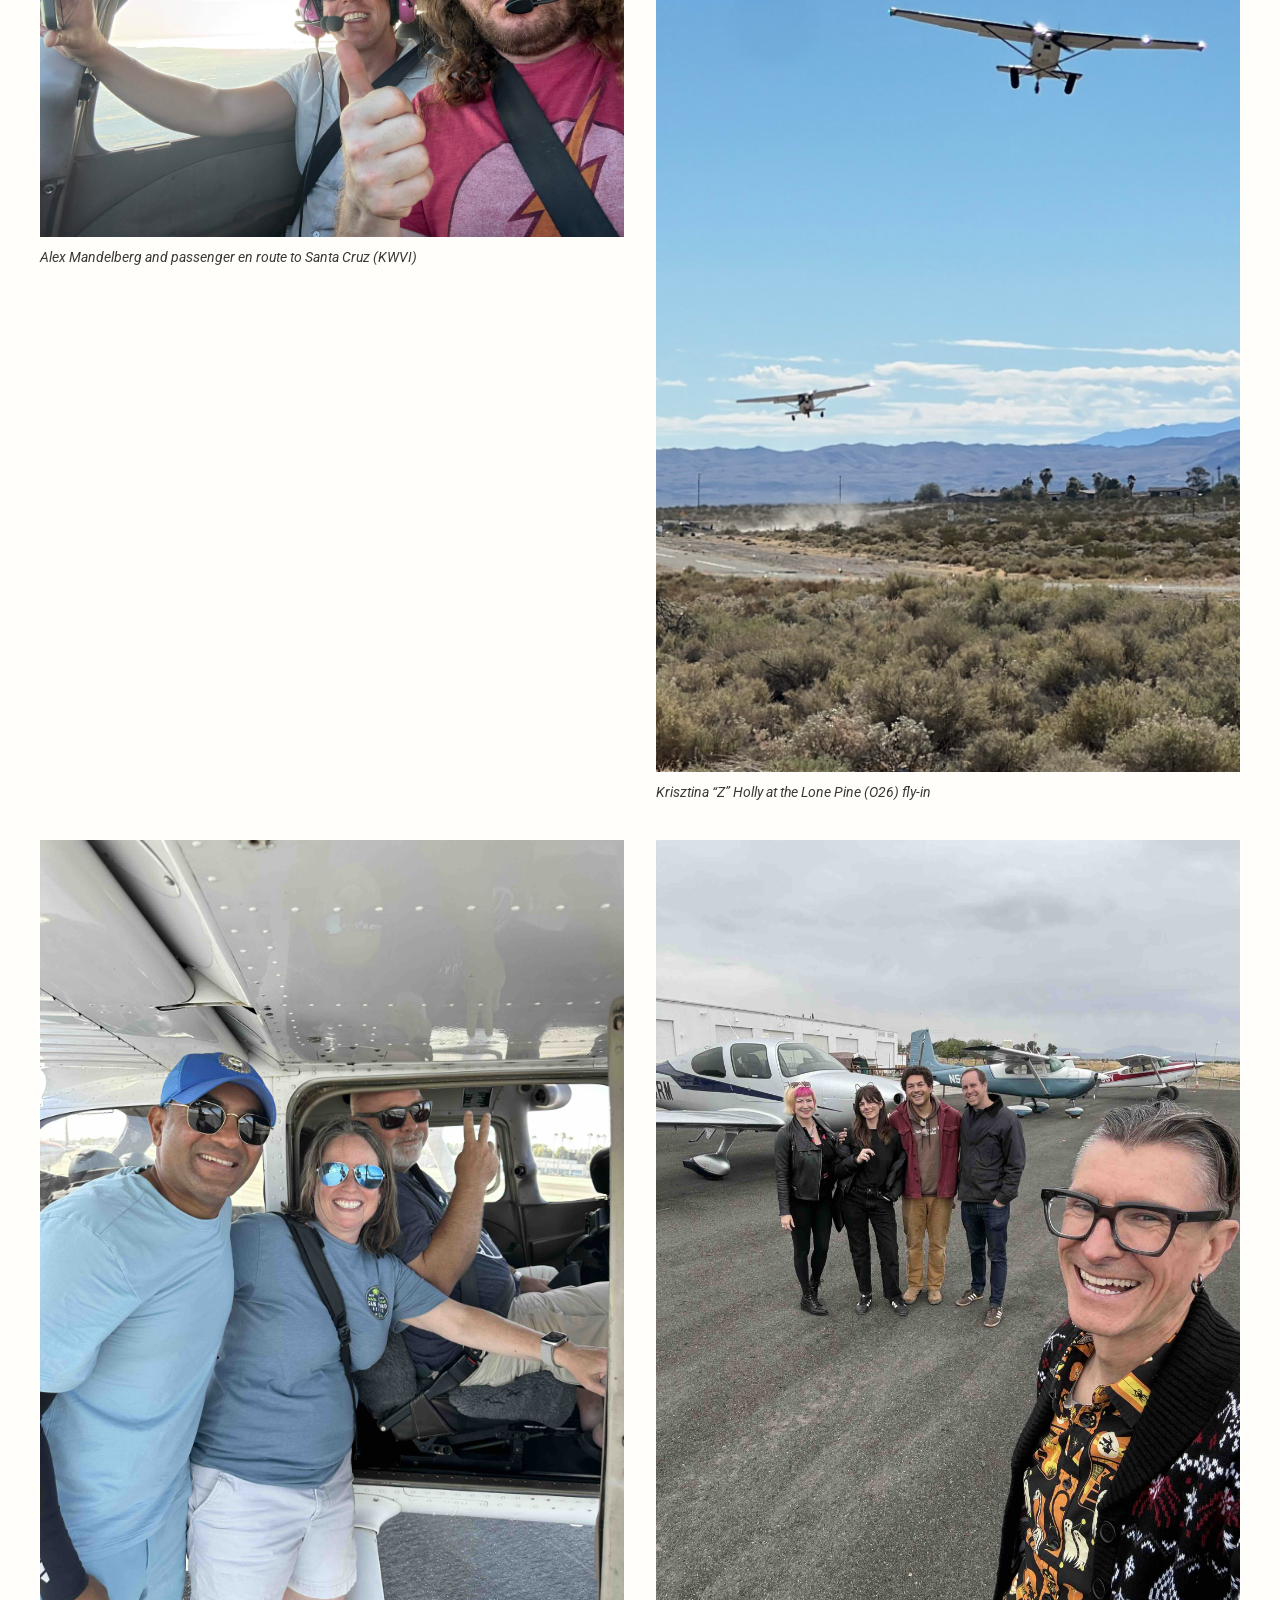
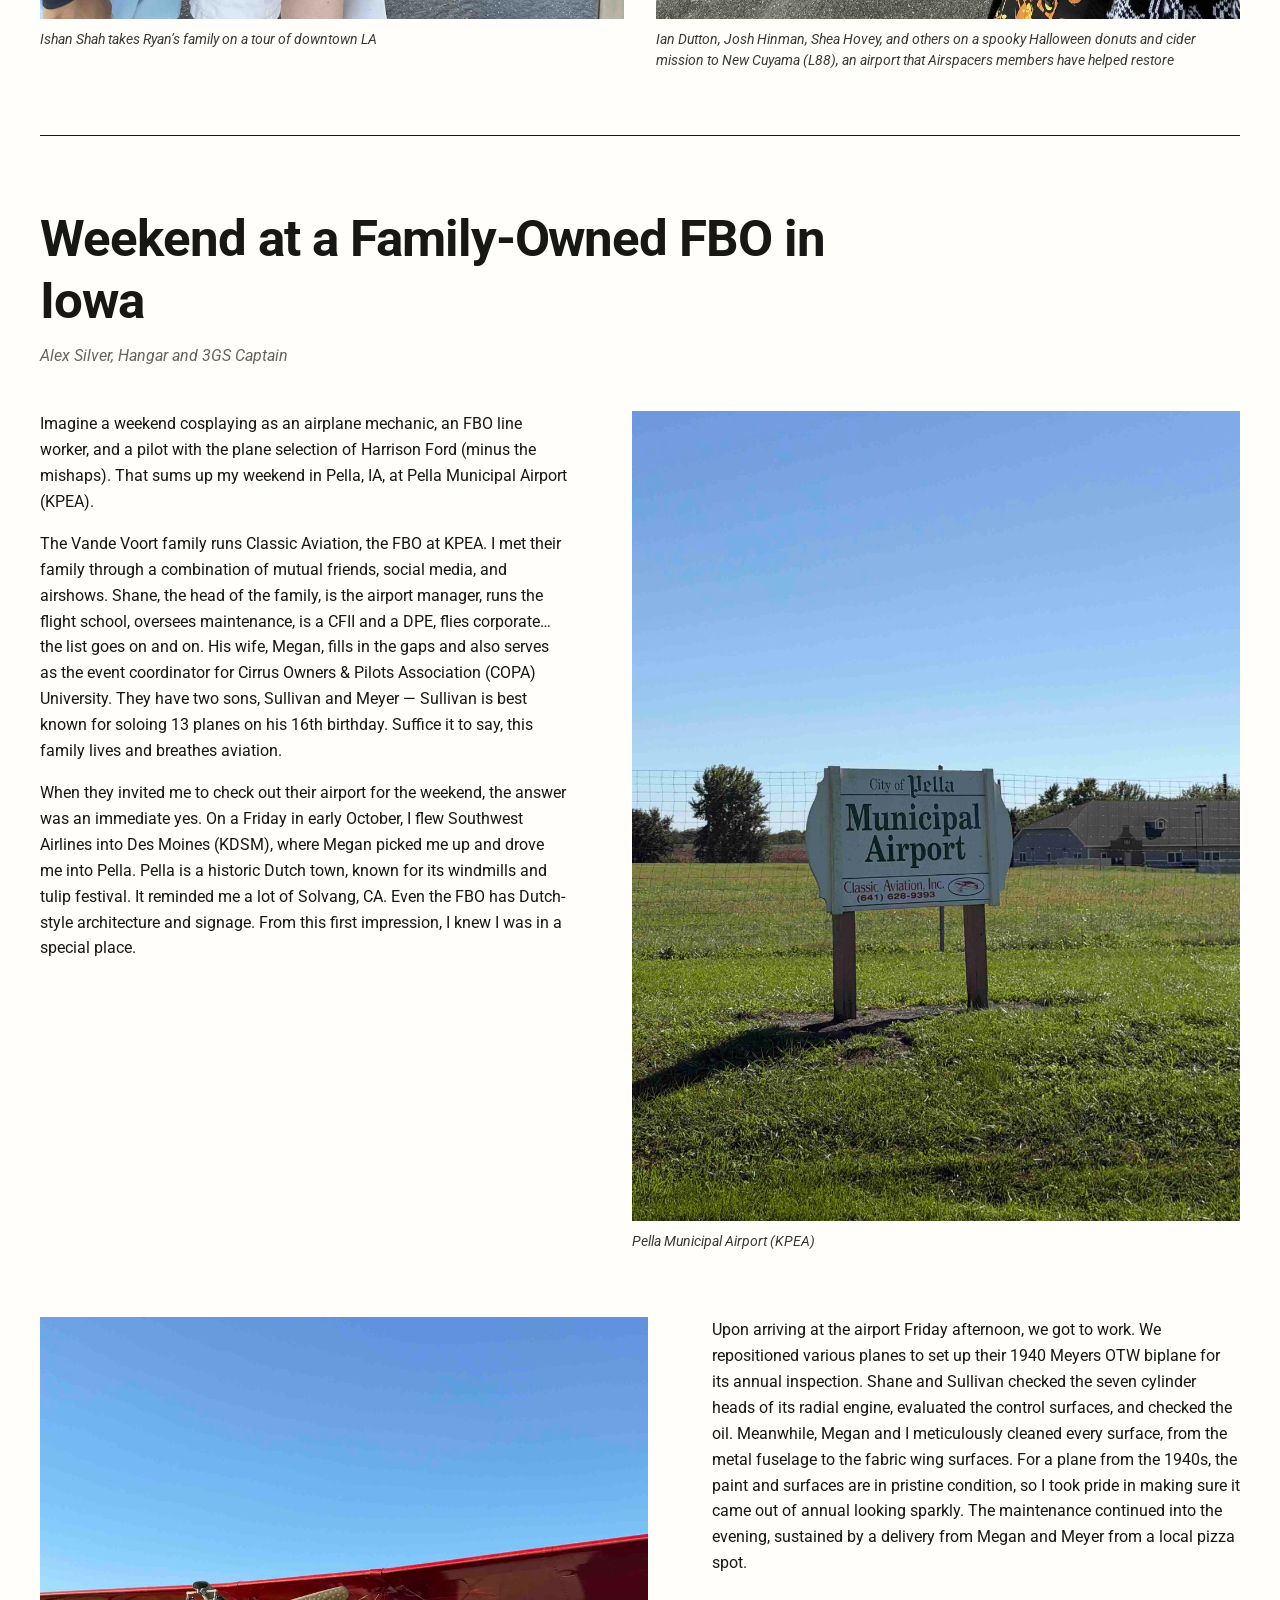
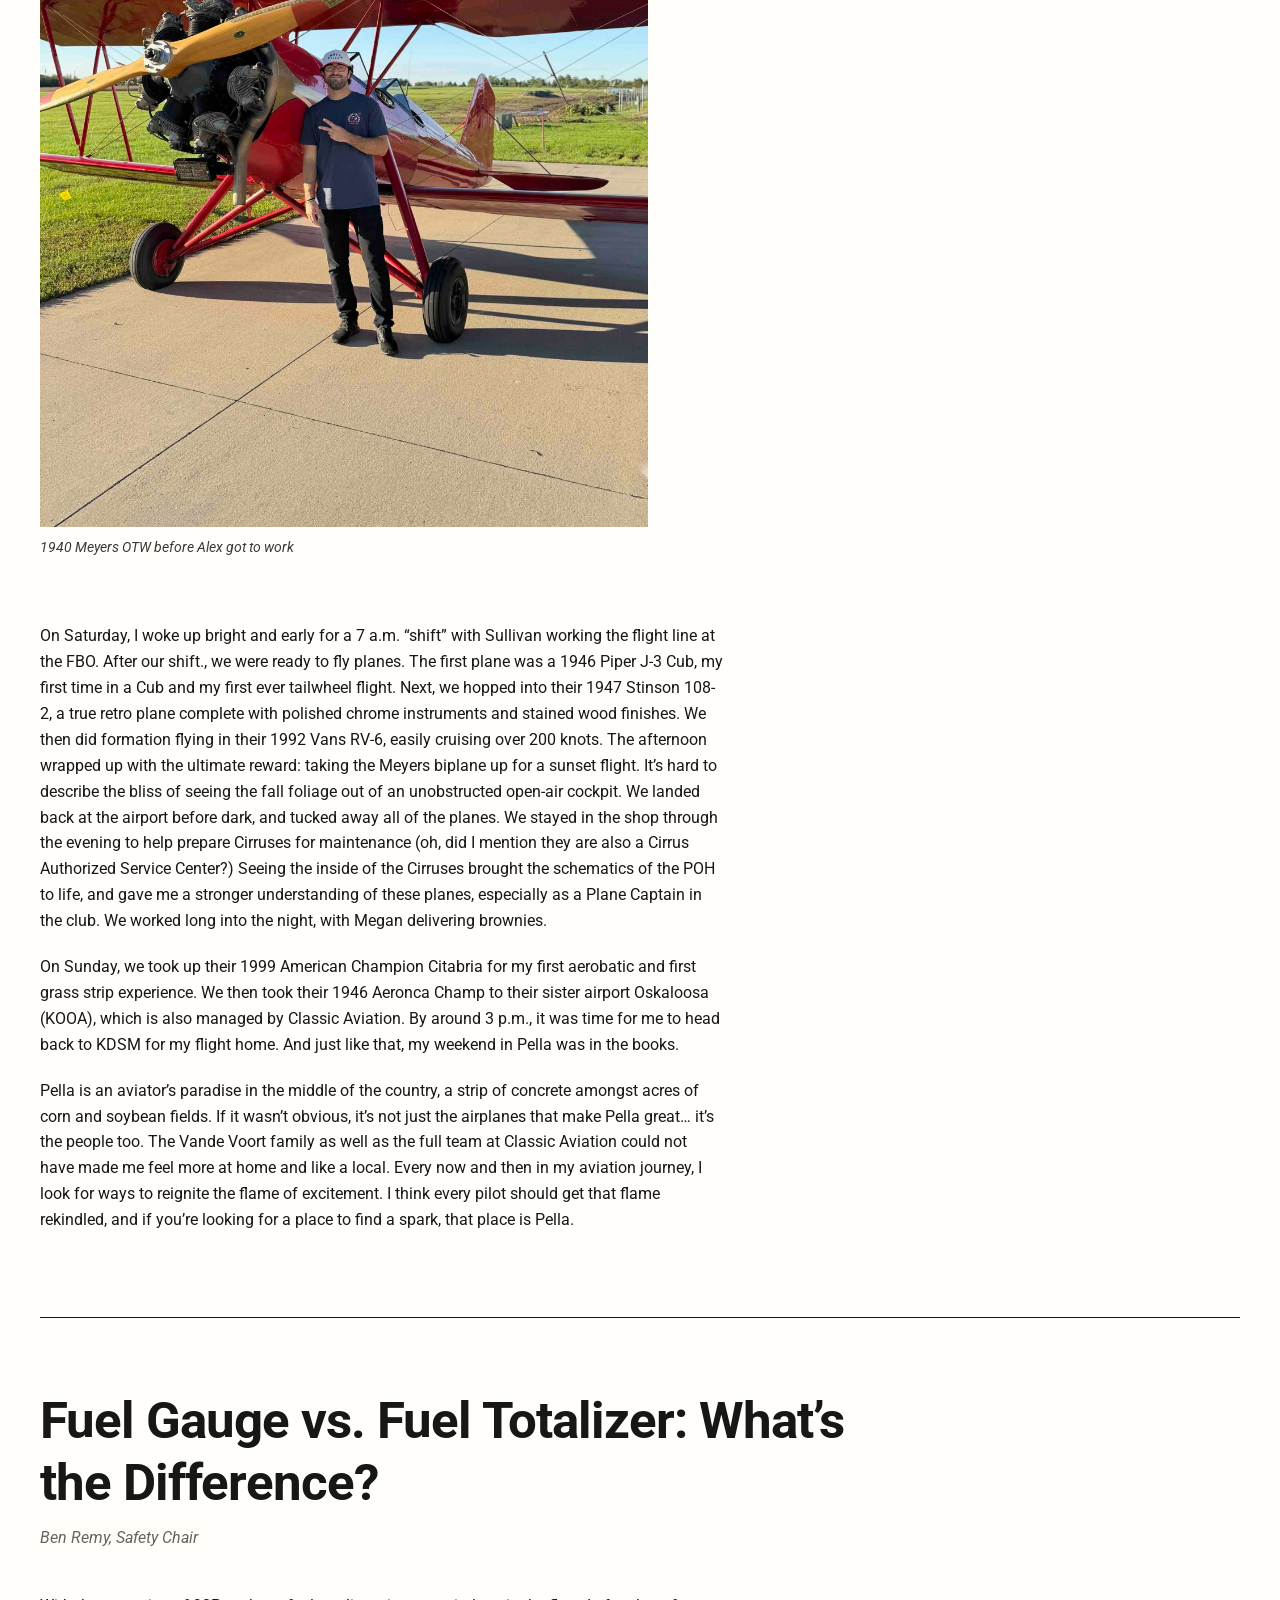
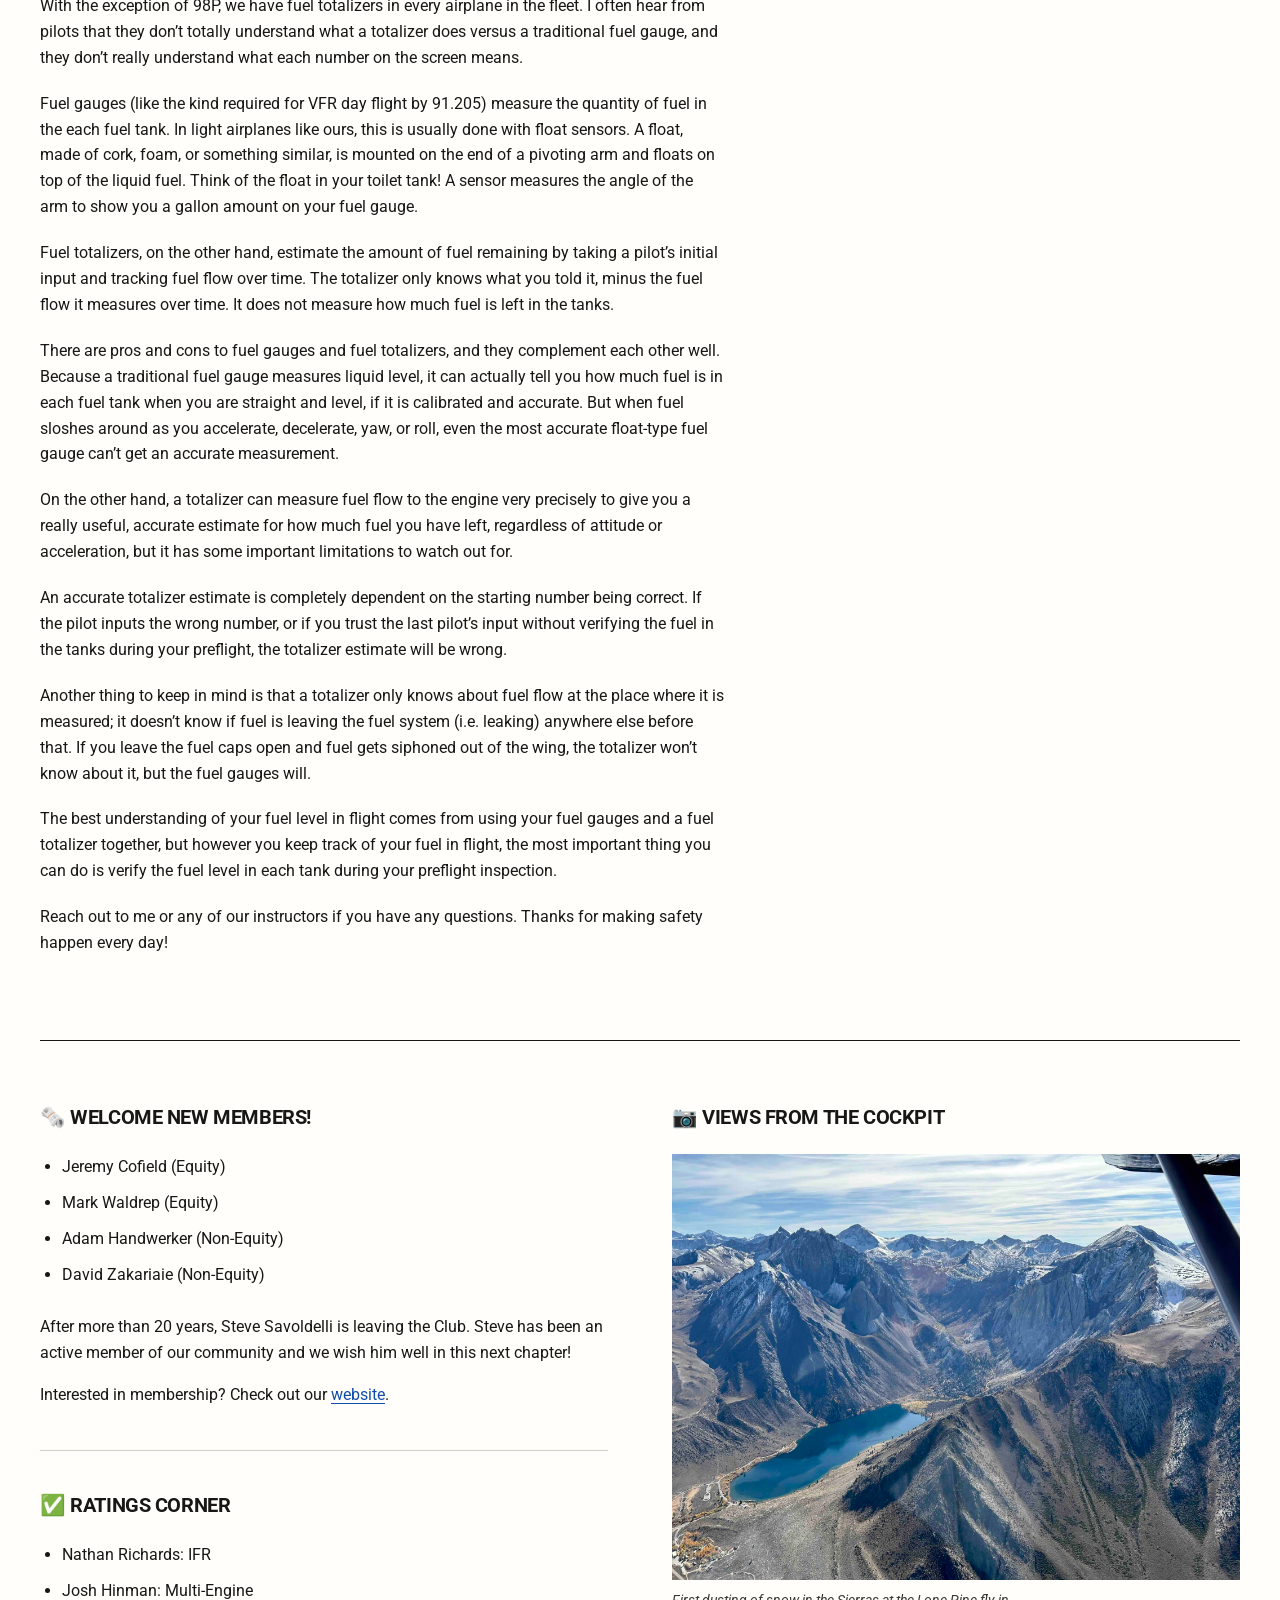
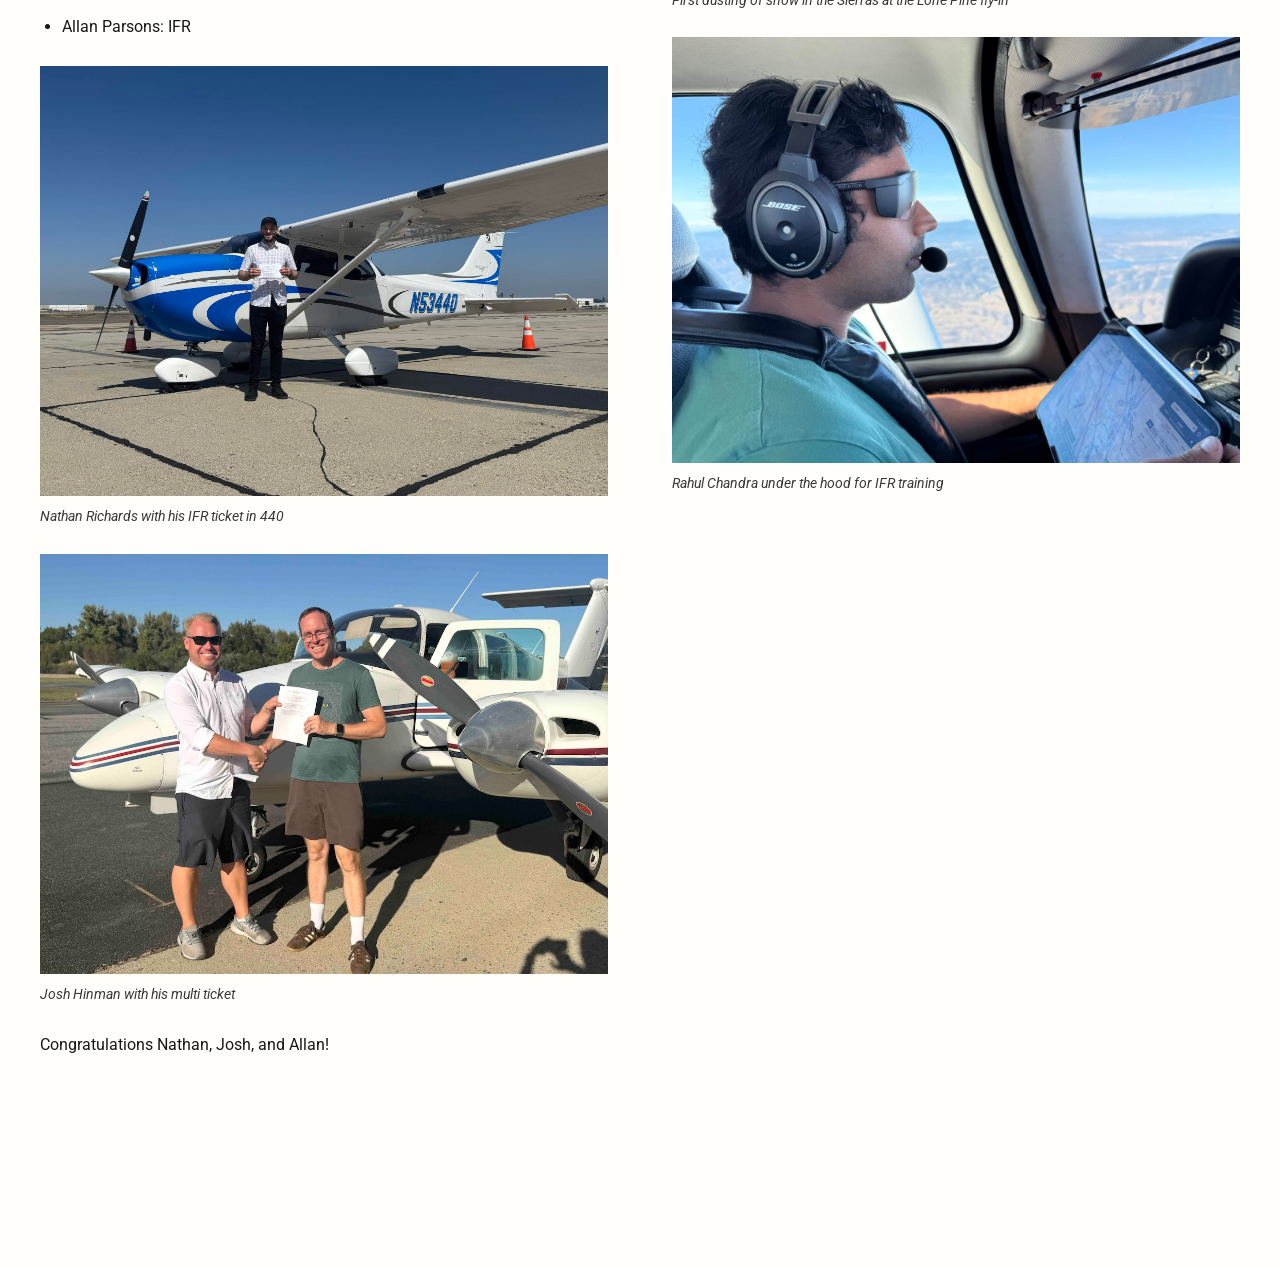
==== commit b4648662: "halloween mobile tweak" ====
--- a/sep-oct-2026/index.html
+++ b/sep-oct-2026/index.html
@@ -6,7 +6,10 @@
 <style>.seasonal-masthead::after{display:none}.seasonal-masthead .seasonal-mark{width:106px;height:106px;object-fit:contain}.reading-copy{max-width:76ch}.reading-copy p{margin-bottom:1.25rem}@media(max-width:900px){.seasonal-masthead .seasonal-mark{display:none}}</style>
 </head><body>
 <header class="masthead seasonal-masthead reveal">
-<img class="brand-mark" src="../assets/images/airspacers-logo.png" alt="Airspacers — Since 1958" width="506" height="506">
+<picture>
+  <source media="(max-width: 900px)" srcset="assets/images/logo-spooky.png">
+  <img class="brand-mark" src="../assets/images/airspacers-logo.png" alt="Airspacers — Since 1958" width="506" height="506">
+</picture>
 <div class="masthead-copy">
 <h1>The Run Up</h1>
 <p class="issue-label">Airspacers Bi-Monthly Newsletter 👻</p>
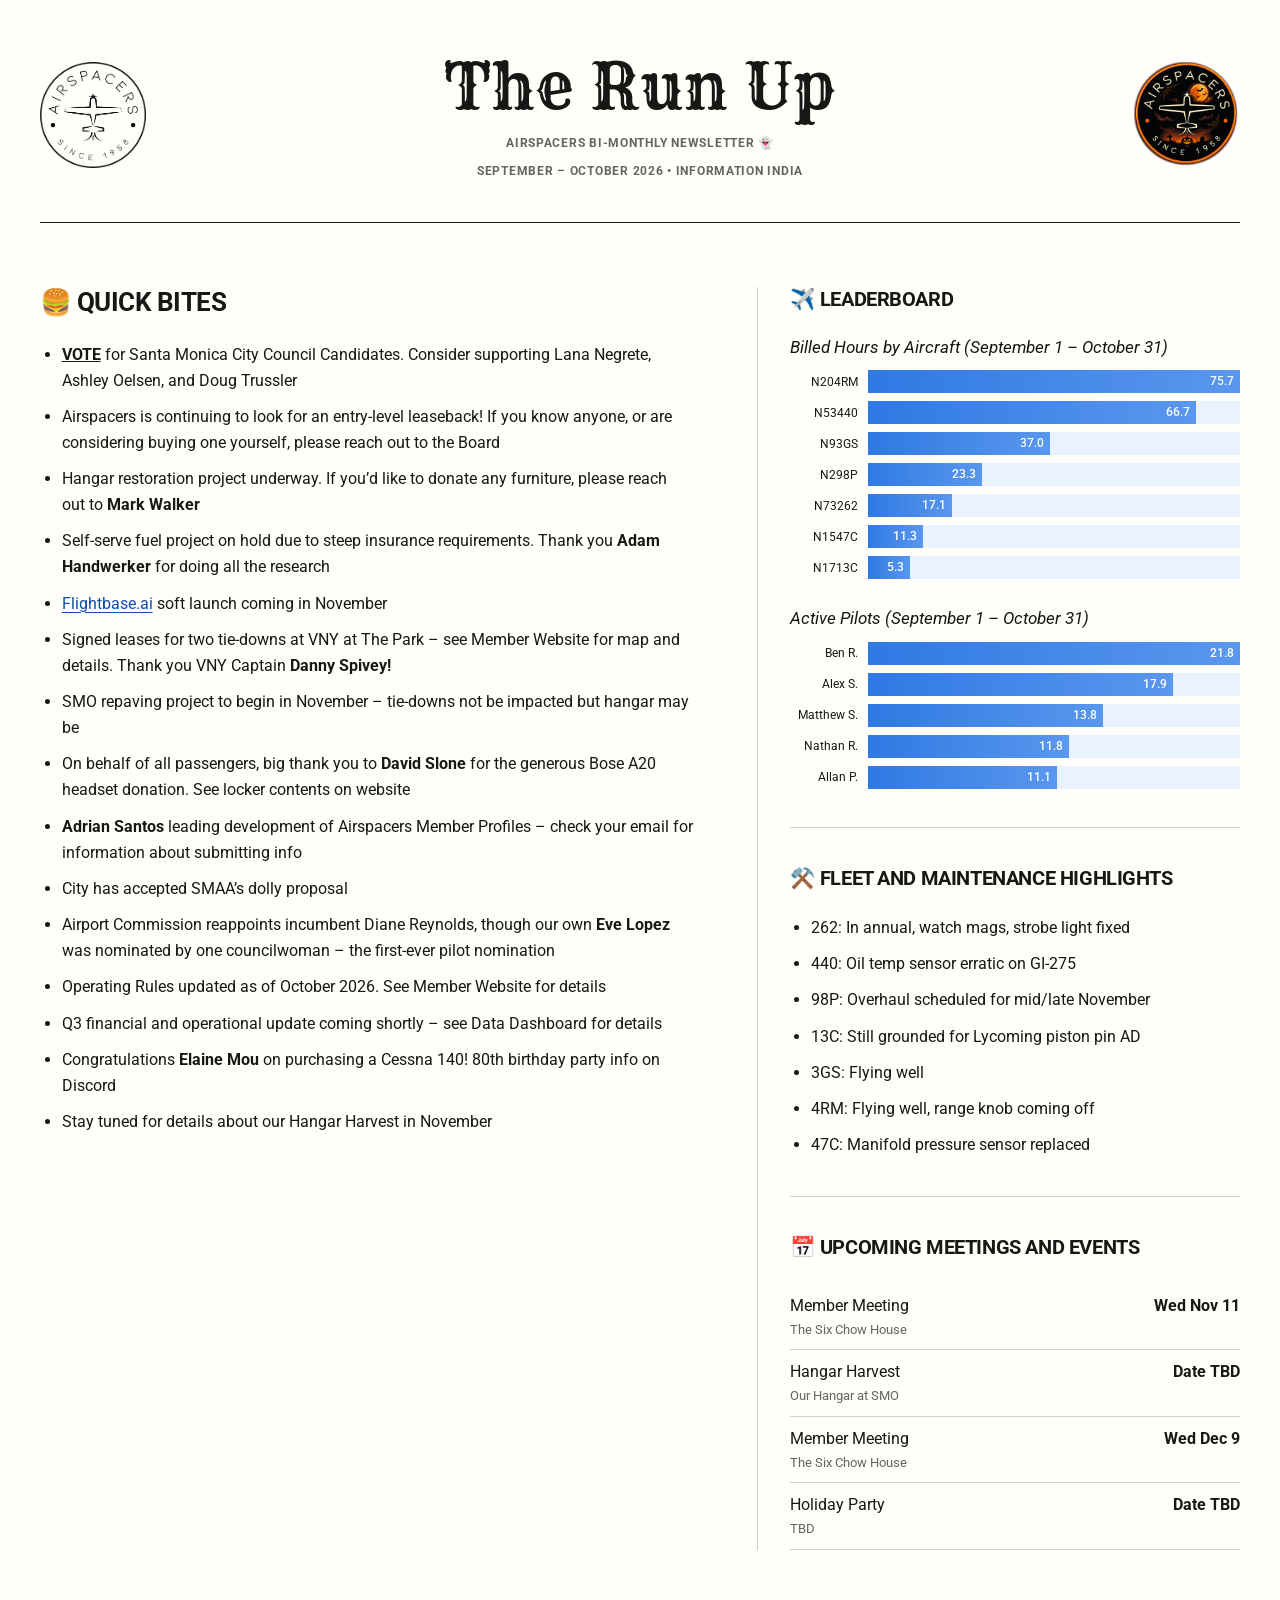
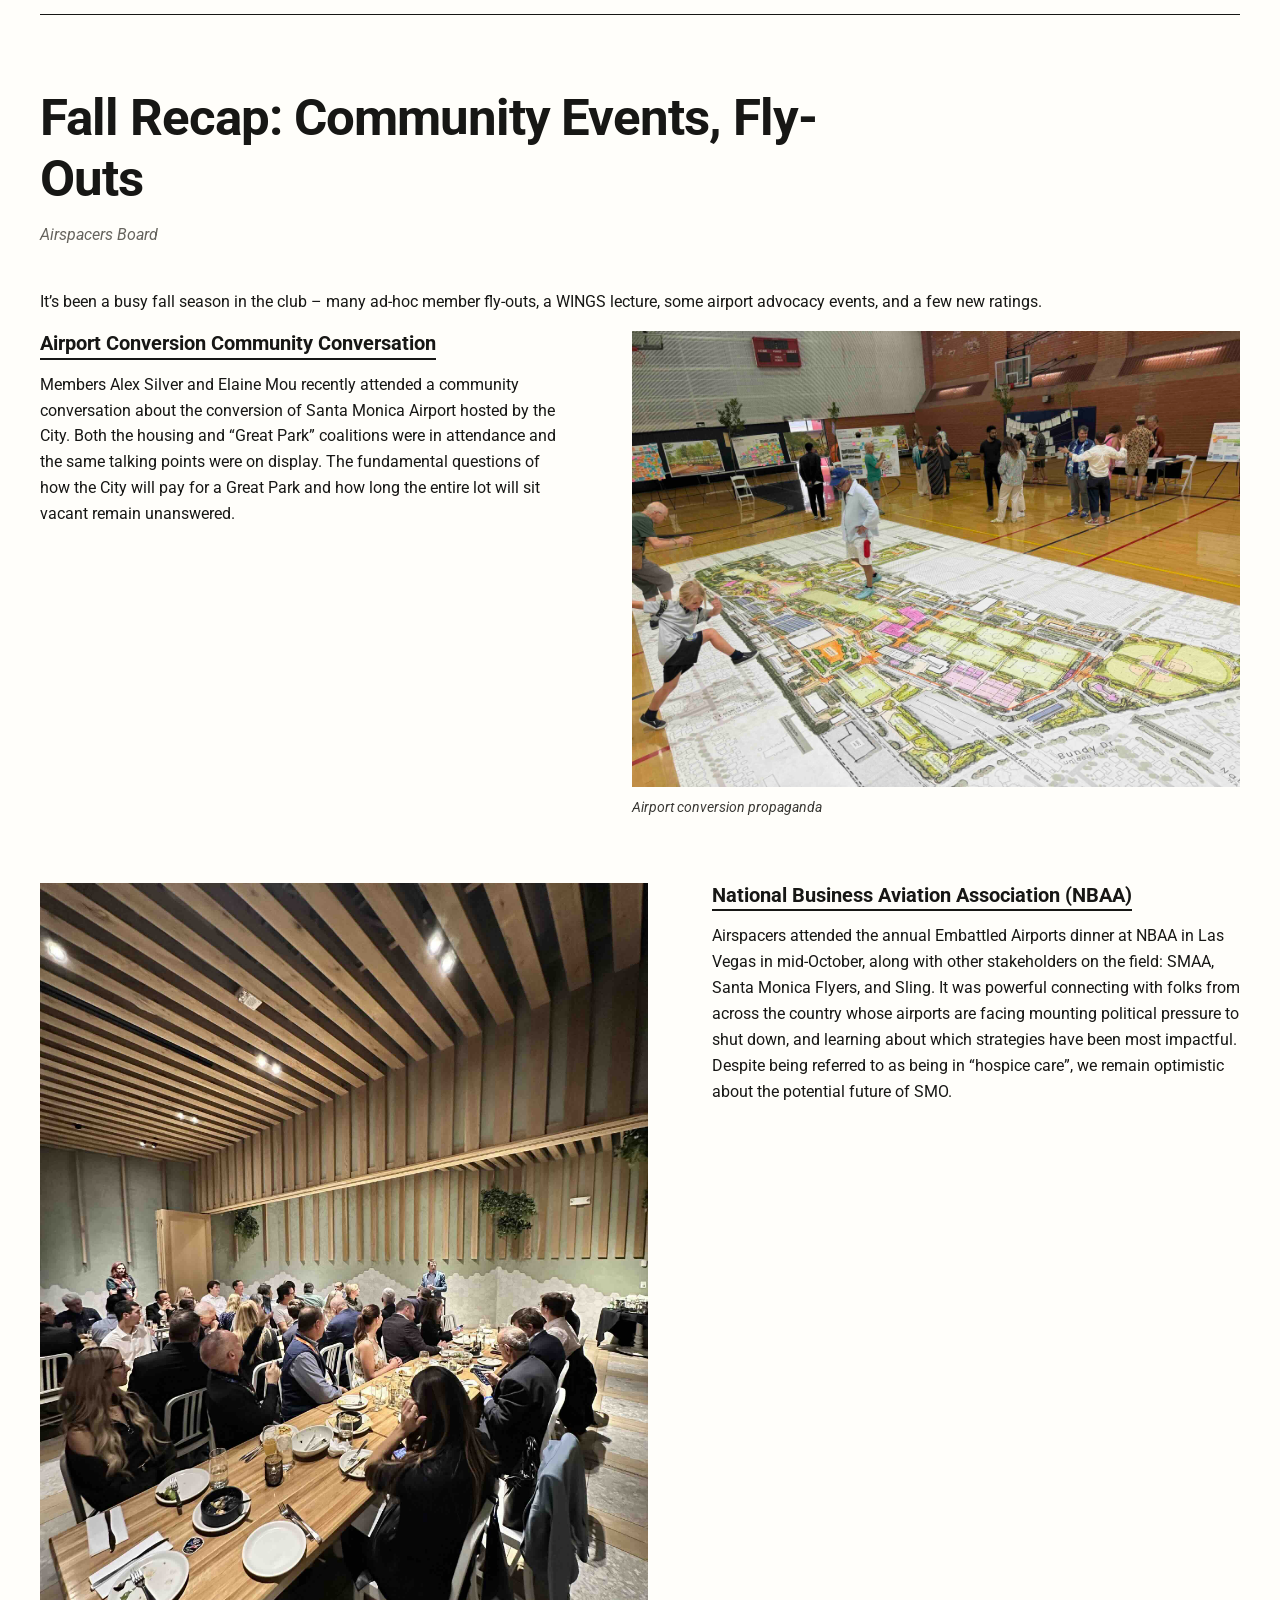
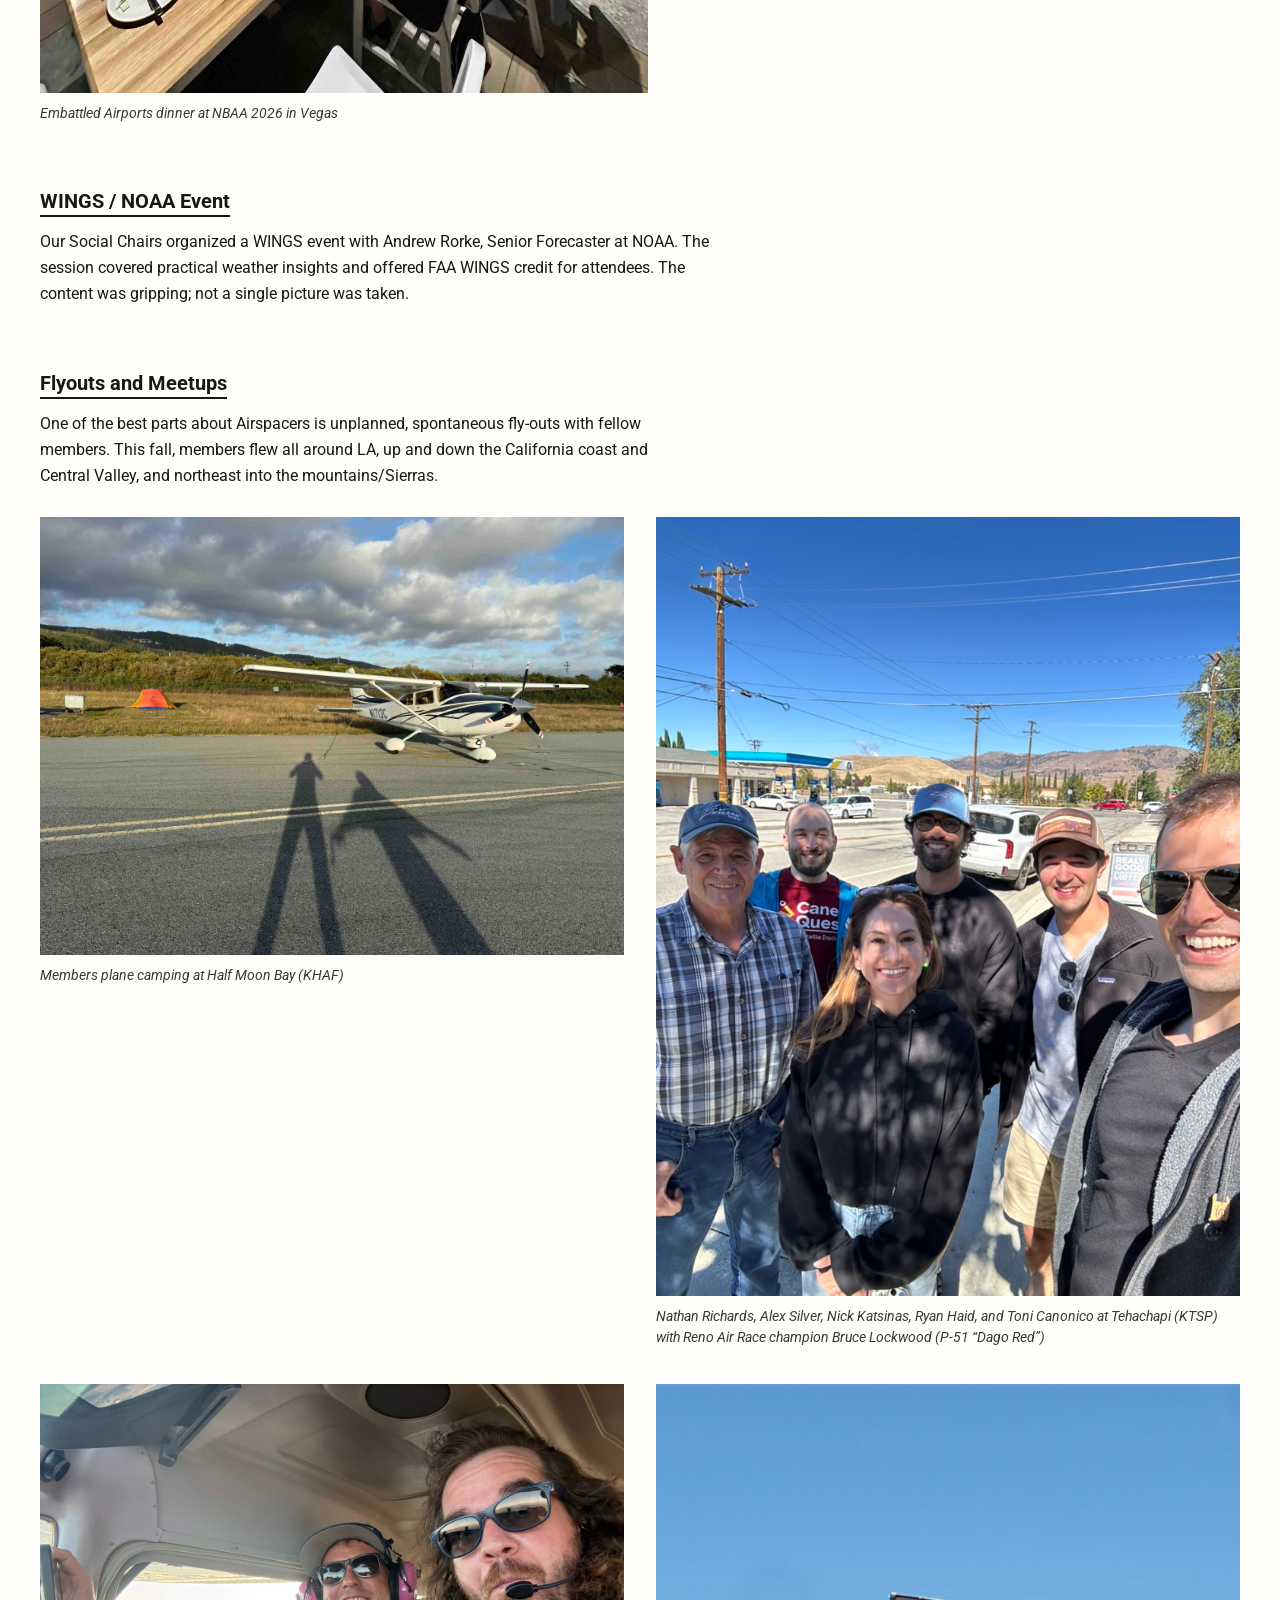
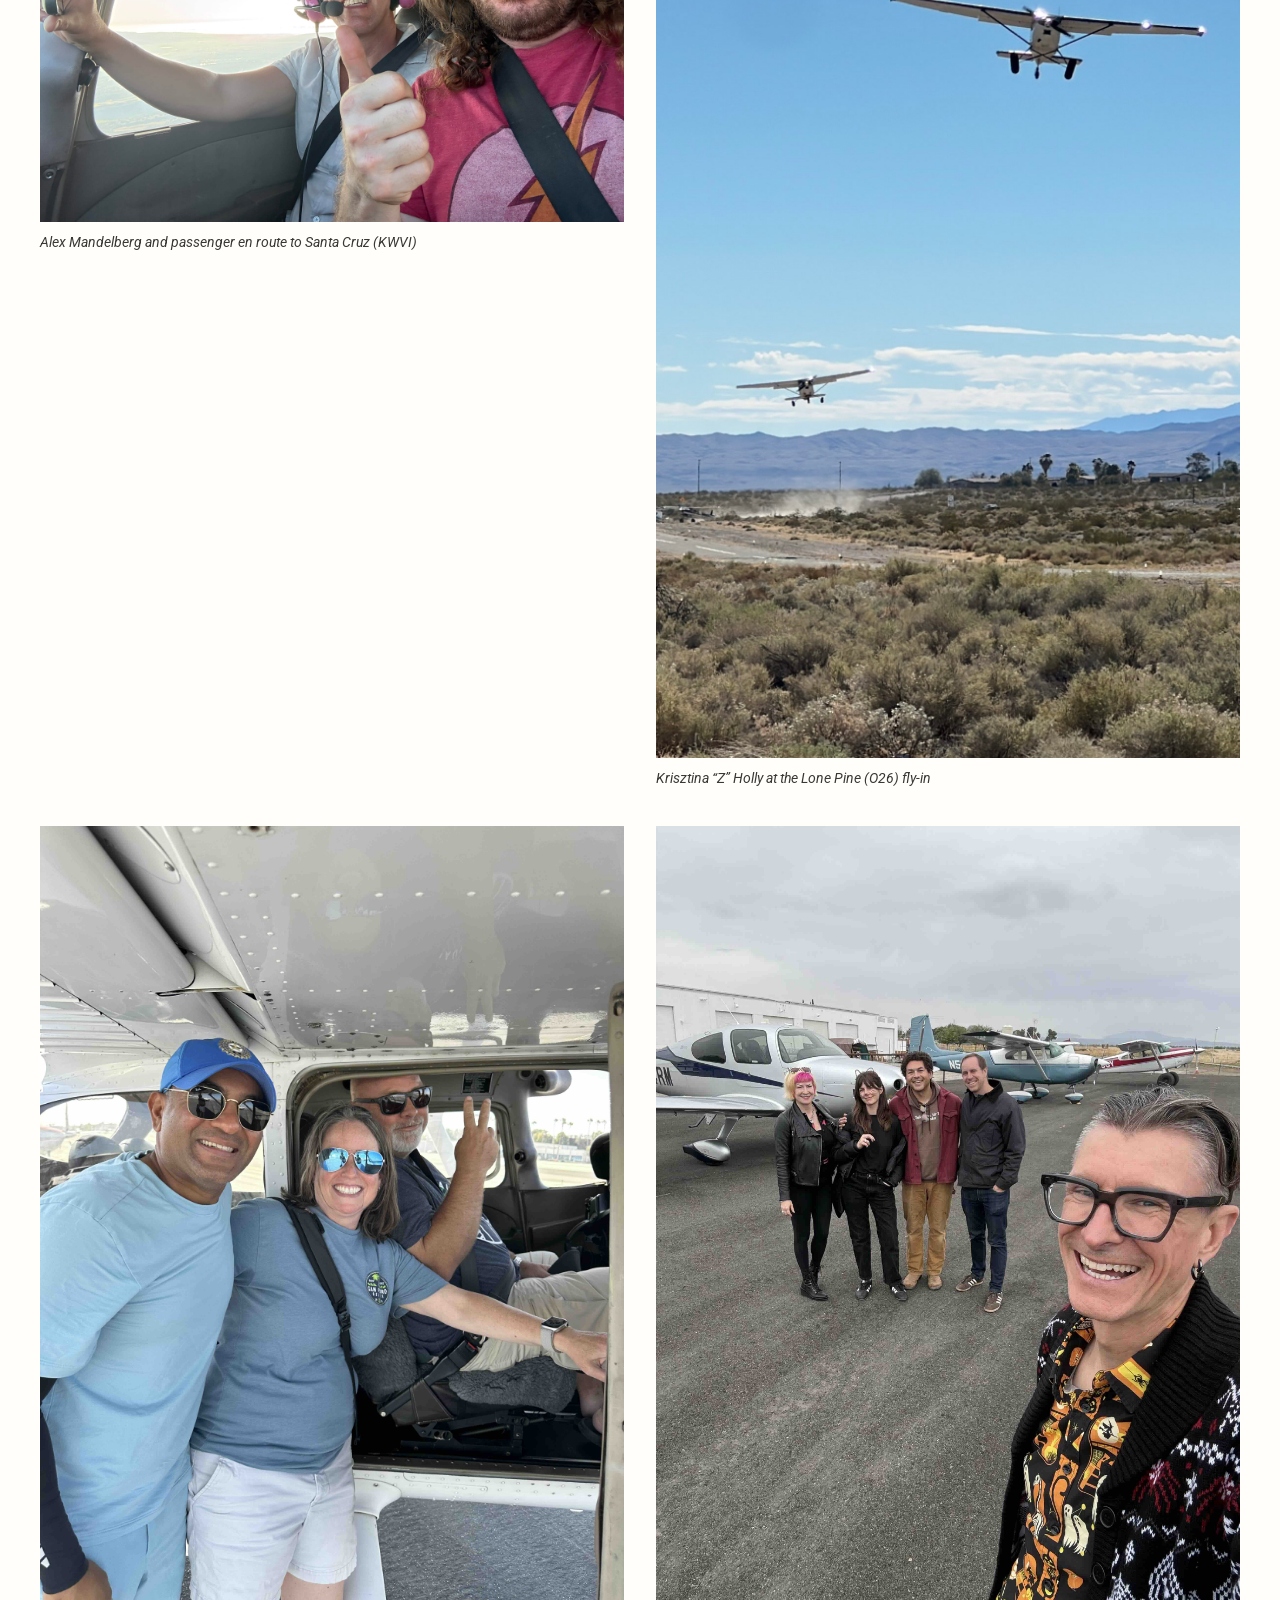
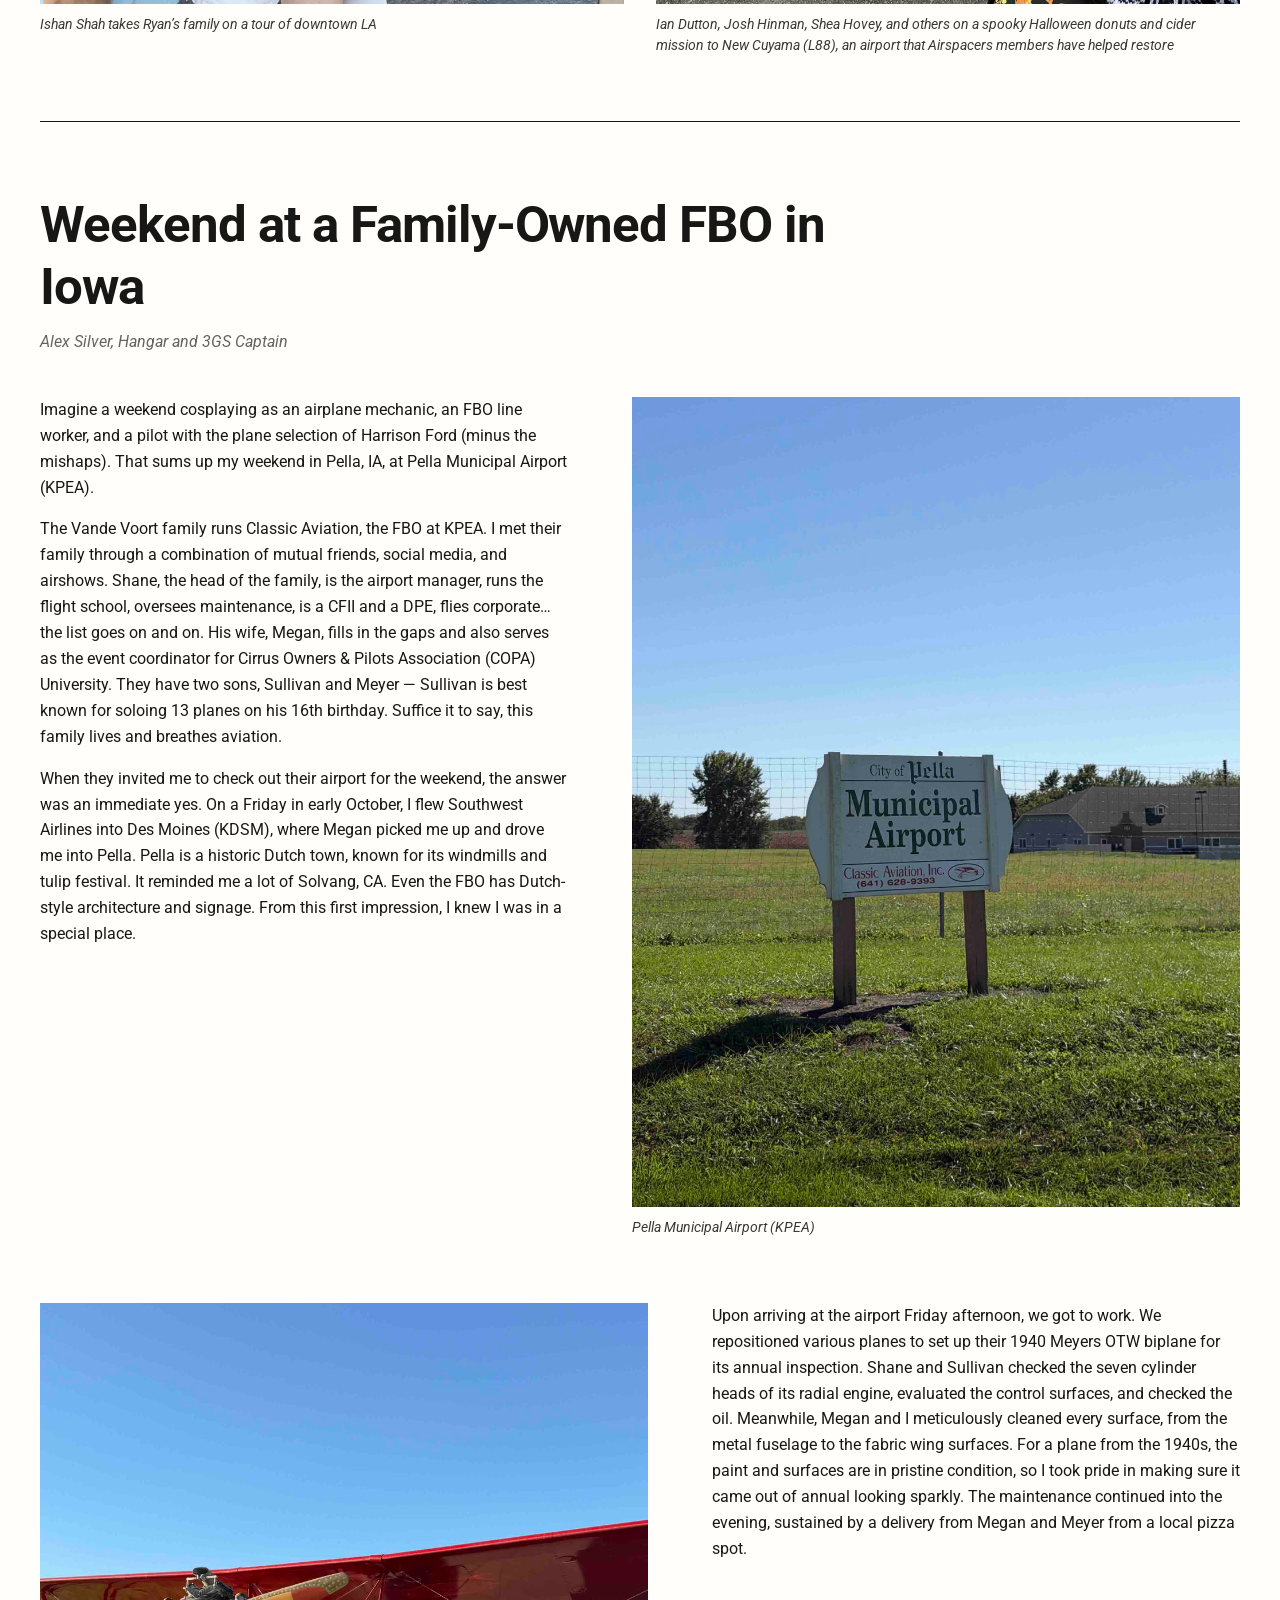
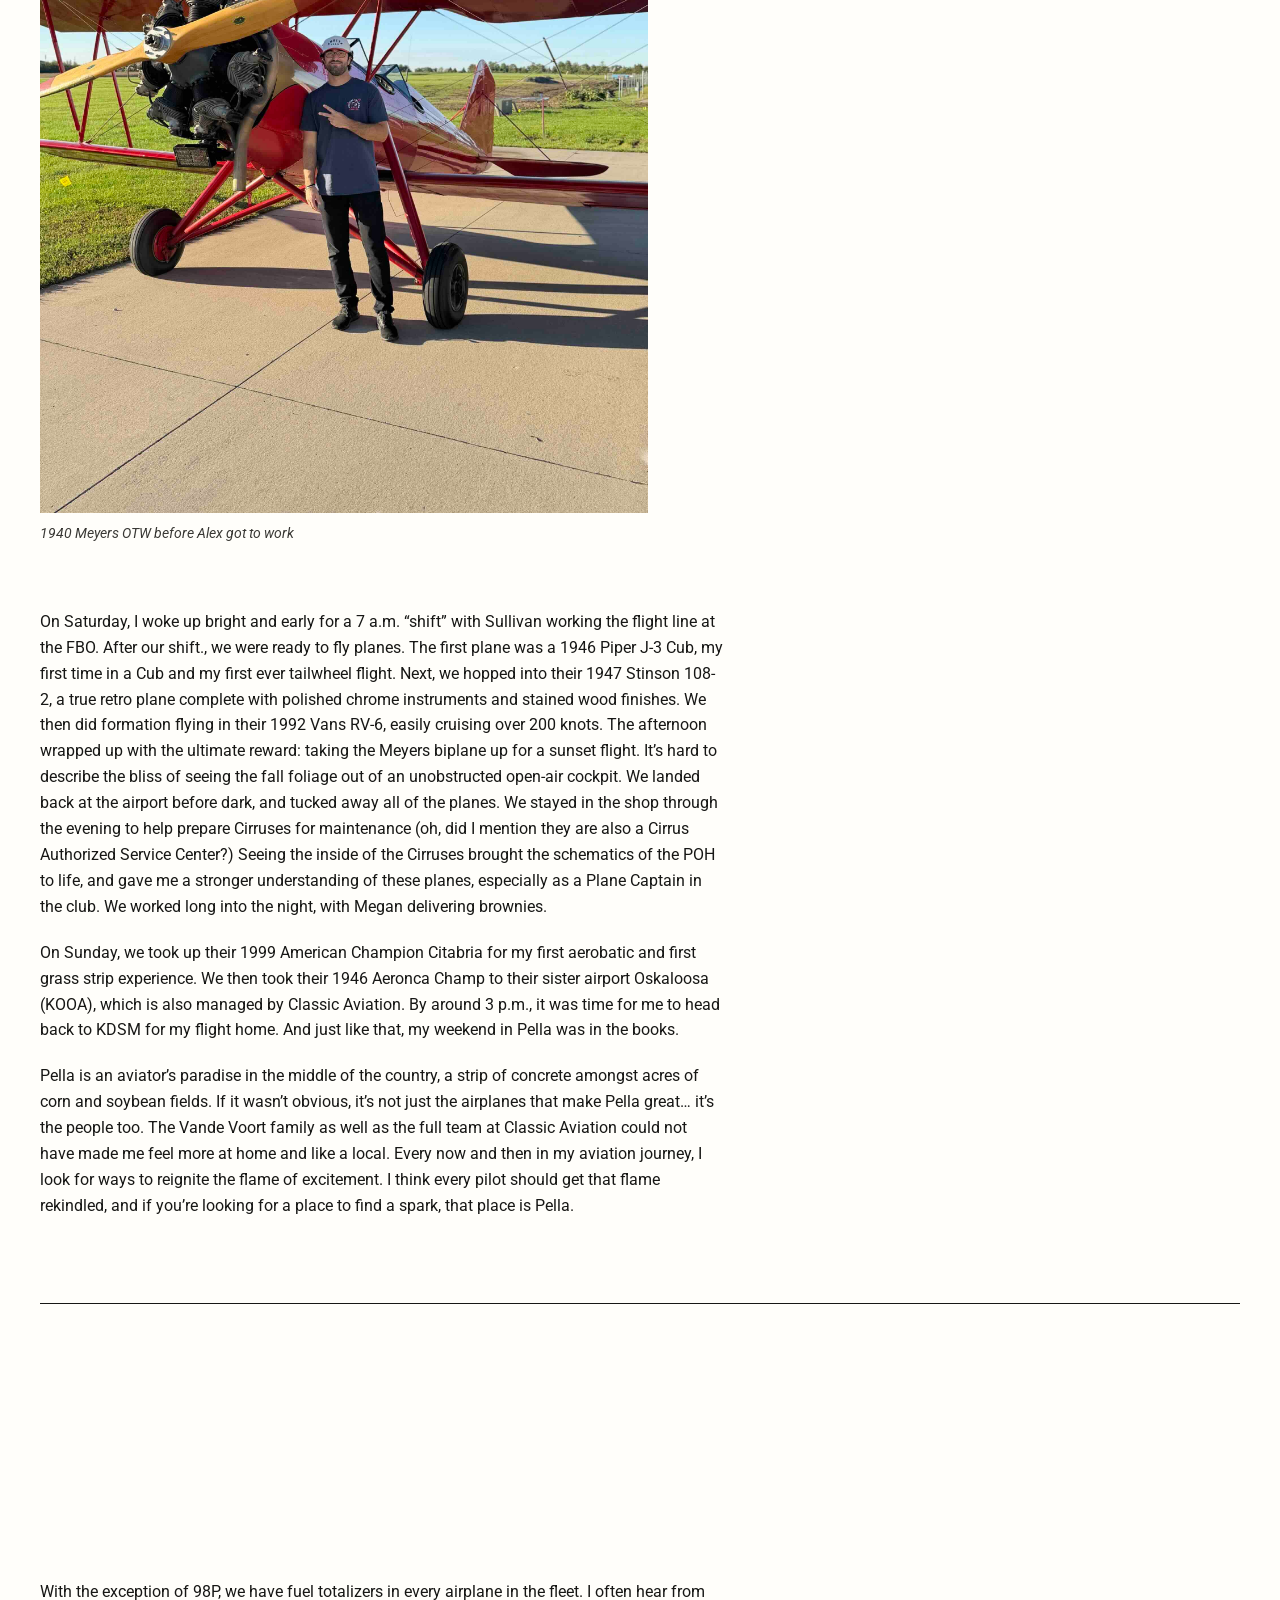
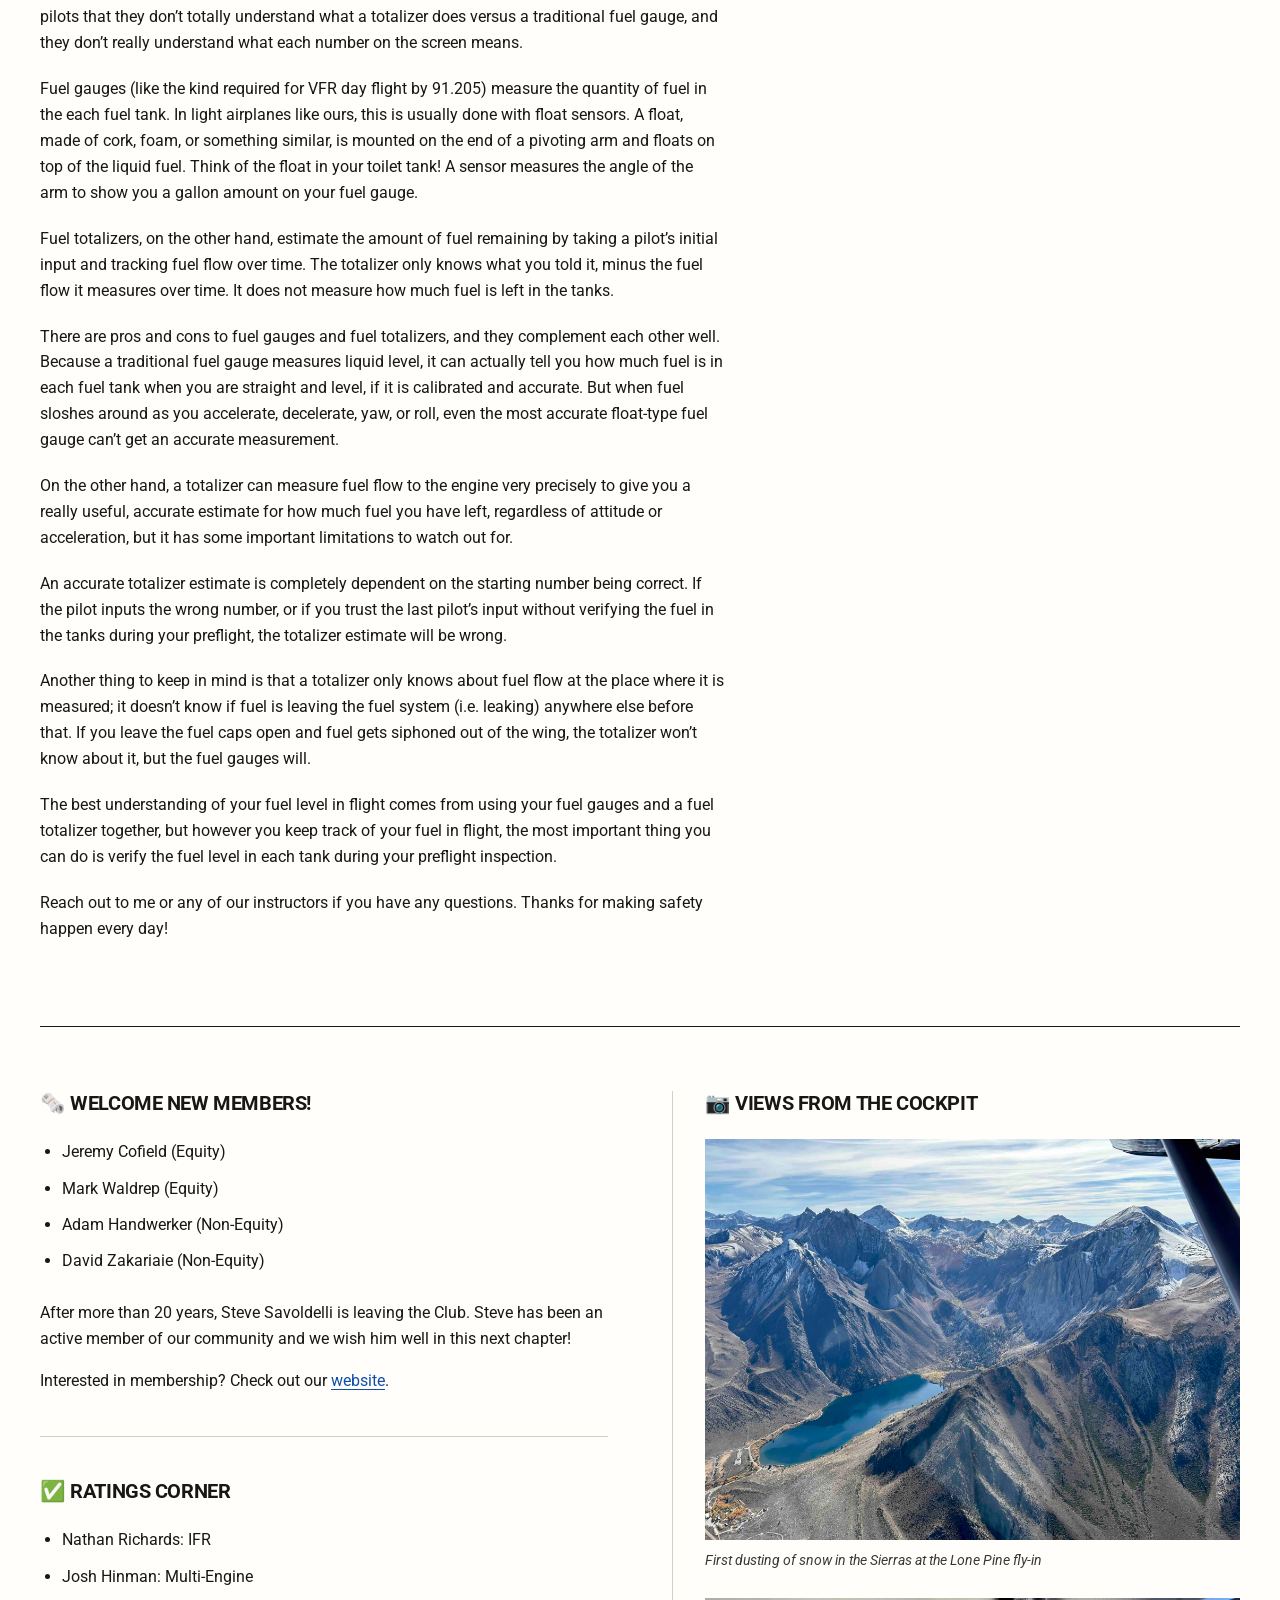
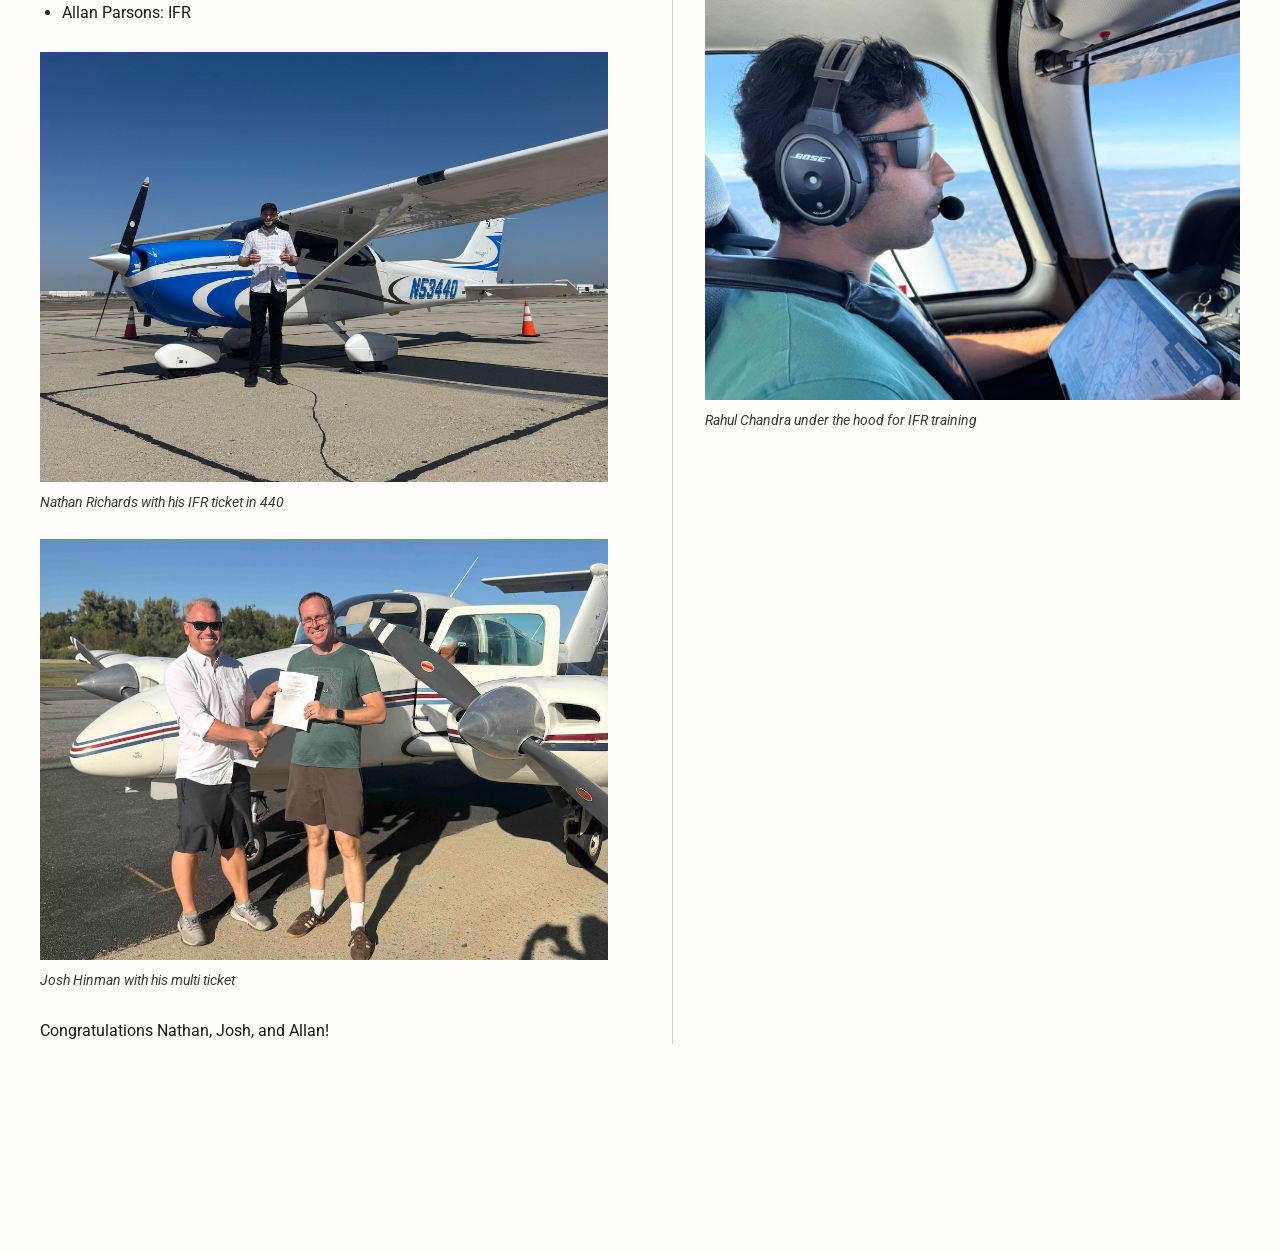
==== commit 4f44edf4: "updated formatting" ====
--- a/sep-oct-2026/index.html
+++ b/sep-oct-2026/index.html
@@ -3,7 +3,17 @@
 <meta name="description" content="The Run Up — Airspacers Bi-Monthly Newsletter for September–October 2026.">
 <title>The Run Up | September–October 2026</title><link rel="icon" href="assets/images/logo-spooky.png" type="image/png">
 <link rel="stylesheet" href="../styles.css"><script src="../script.js" defer></script>
-<style>.seasonal-masthead::after{display:none}.seasonal-masthead .seasonal-mark{width:106px;height:106px;object-fit:contain}.reading-copy{max-width:76ch}.reading-copy p{margin-bottom:1.25rem}@media(max-width:900px){.seasonal-masthead .seasonal-mark{display:none}}</style>
+<style>
+  .seasonal-masthead::after { display: none; }
+  .seasonal-masthead .seasonal-mark { width: 106px; height: 106px; object-fit: contain; }
+  .reading-copy { max-width: 76ch; }
+  .reading-copy p { margin-bottom: 1.25rem; }
+  .cockpit-column { border-left: 1px solid var(--line); padding-left: 32px; }
+  @media (max-width: 900px) {
+    .seasonal-masthead .seasonal-mark { display: none; }
+    .cockpit-column { border-left: 0; border-top: 1px solid var(--line); padding: 42px 0 0; }
+  }
+</style>
 </head><body>
 <header class="masthead seasonal-masthead reveal">
 <picture>
@@ -99,7 +109,7 @@
 <h3>National Business Aviation Association (NBAA)</h3>
 <p>Airspacers attended the annual Embattled Airports dinner at NBAA in Las Vegas in mid-October, along with other stakeholders on the field: SMAA, Santa Monica Flyers, and Sling. It was powerful connecting with folks from across the country whose airports are facing mounting political pressure to shut down, and learning about which strategies have been most impactful. Despite being referred to as being in “hospice care”, we remain optimistic about the potential future of SMO.</p></div>
 <figure><img src="assets/images/nbaa-dinner.jpg" alt="Embattled Airports dinner at NBAA 2026 in Vegas" loading="lazy" width="2160" height="2880"><figcaption>Embattled Airports dinner at NBAA 2026 in Vegas</figcaption></figure></article>
-<article class="reading-copy reveal">
+<article class="reading-copy story-copy reveal">
 <h3>WINGS / NOAA Event</h3>
 <p>Our Social Chairs organized a WINGS event with Andrew Rorke, Senior Forecaster at NOAA. The session covered practical weather insights and offered FAA WINGS credit for attendees. The content was gripping; not a single picture was taken.</p></article>
 <article class="story-item story-item--gallery reveal">
@@ -167,7 +177,7 @@
 <figure><img src="assets/images/nathan-ifr.jpg" alt="Nathan Richards with his IFR ticket in 440" loading="lazy" width="2174" height="1646"><figcaption>Nathan Richards with his IFR ticket in 440</figcaption></figure><br>
 <figure><img src="assets/images/hinman-ifr.jpg" alt="Josh Hinman with his multi ticket" loading="lazy" width="1102" height="816"><figcaption>Josh Hinman with his multi ticket</figcaption></figure><br>
 <p>Congratulations Nathan, Josh, and Allan!</p></article></div>
-<div>
+<div class="cockpit-column">
 <article class="community-card reveal">
 <h2>📷 Views from the Cockpit</h2>
 <figure><img src="assets/images/mountain-snow.jpg" alt="First dusting of snow in the Sierras at the Lone Pine fly-in" loading="lazy" width="4032" height="3024"><figcaption>First dusting of snow in the Sierras at the Lone Pine fly-in</figcaption></figure><br>
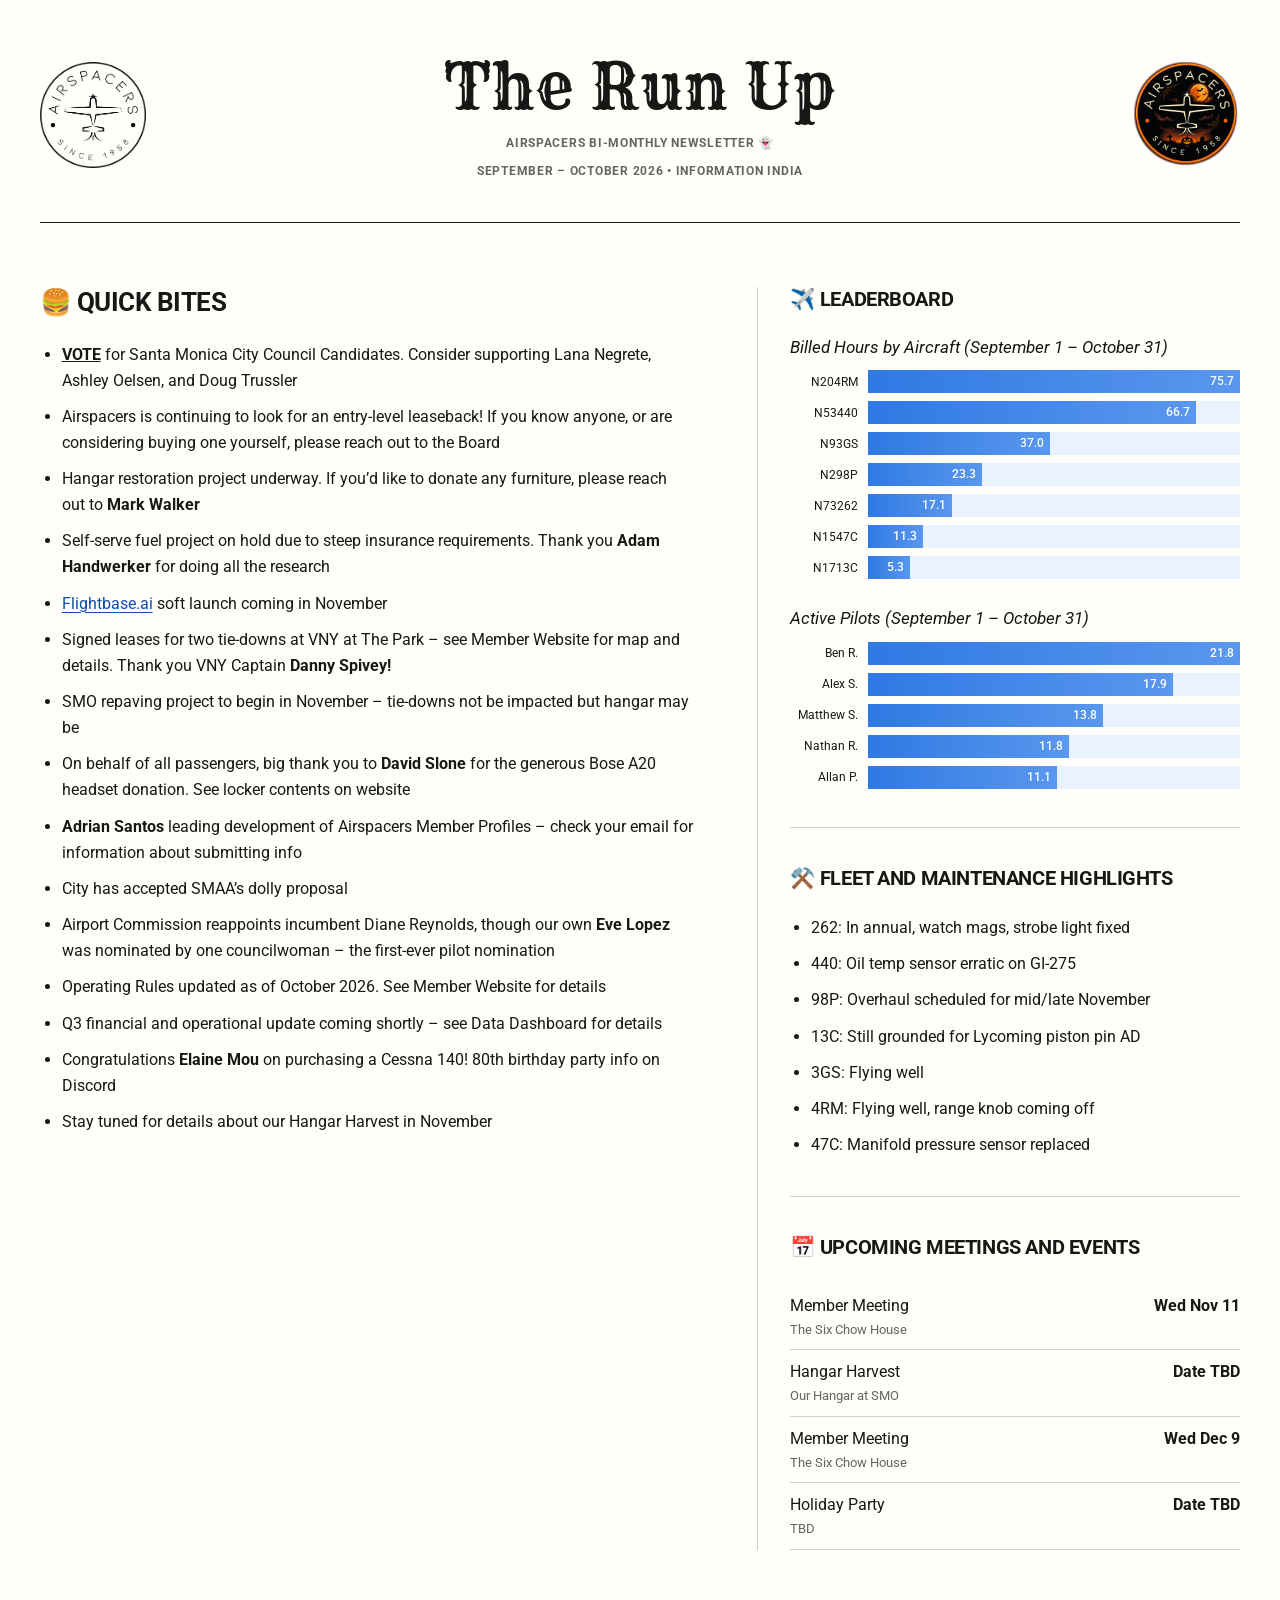
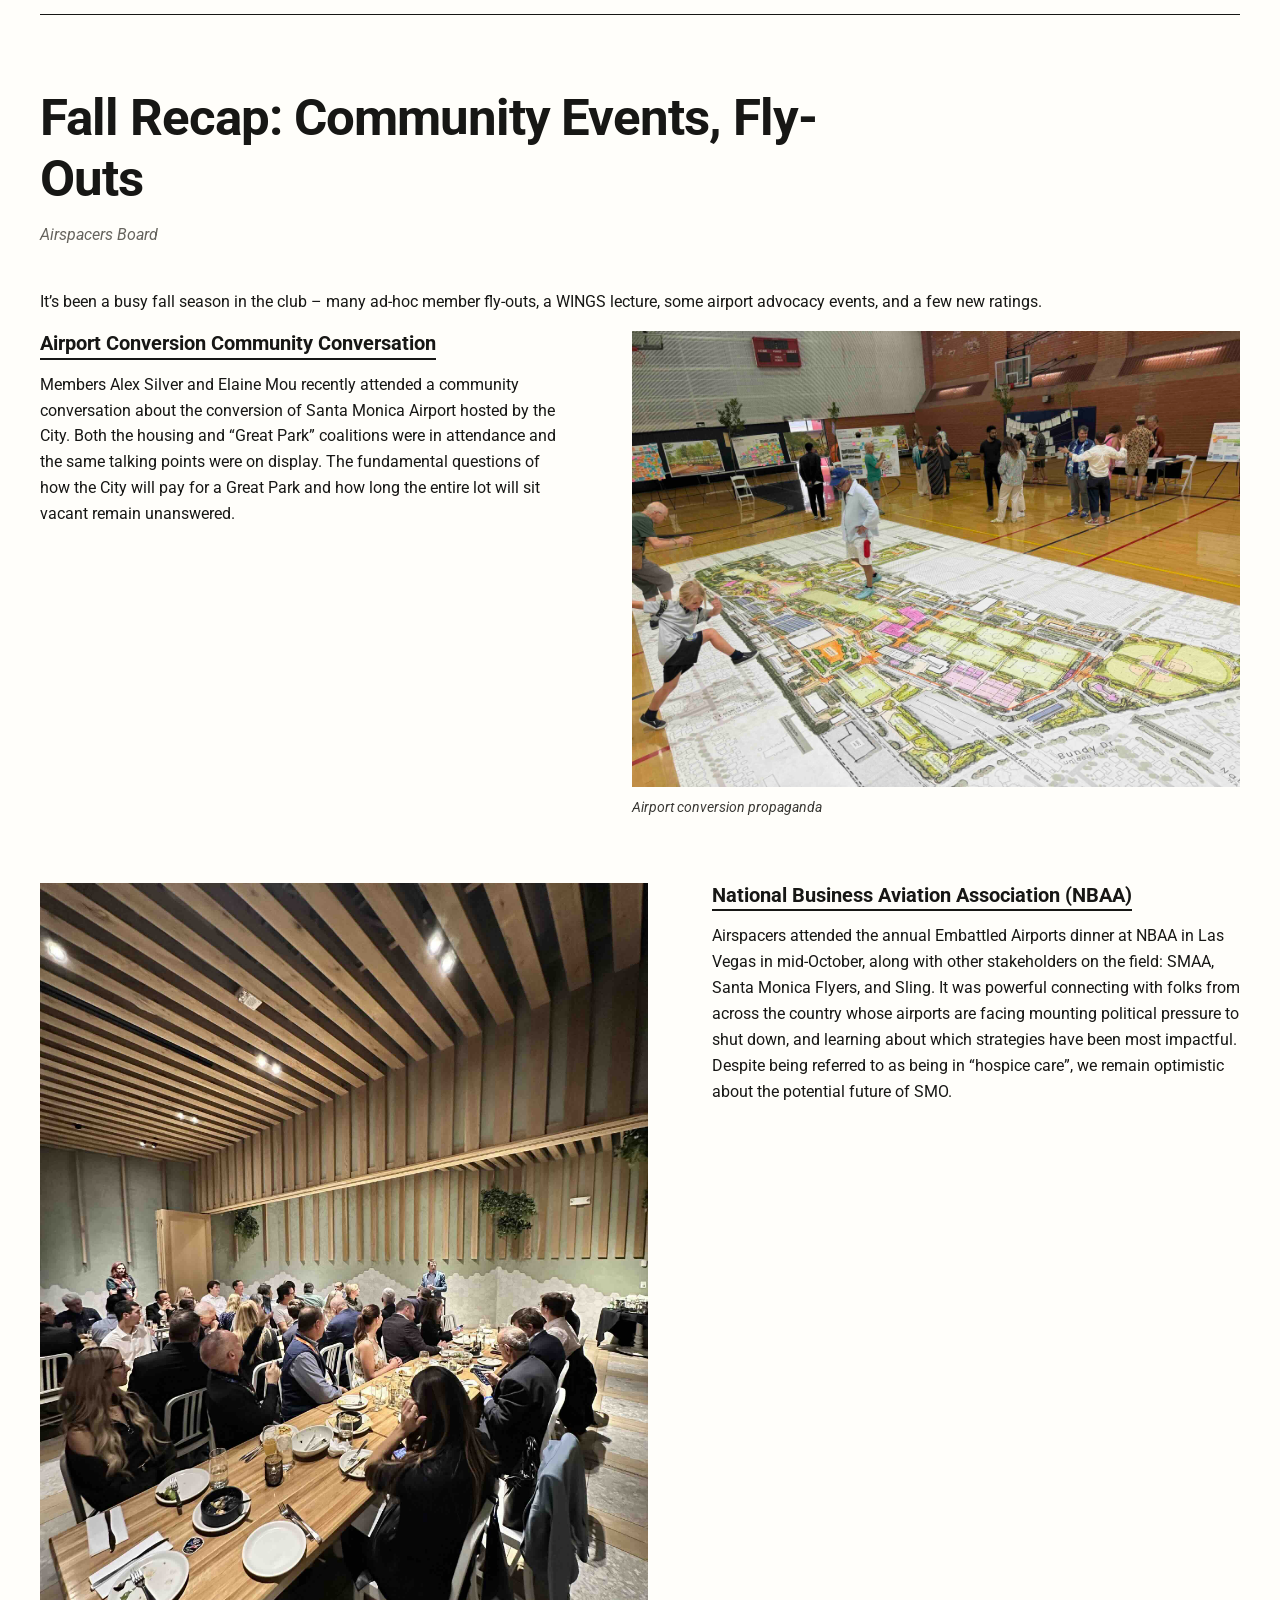
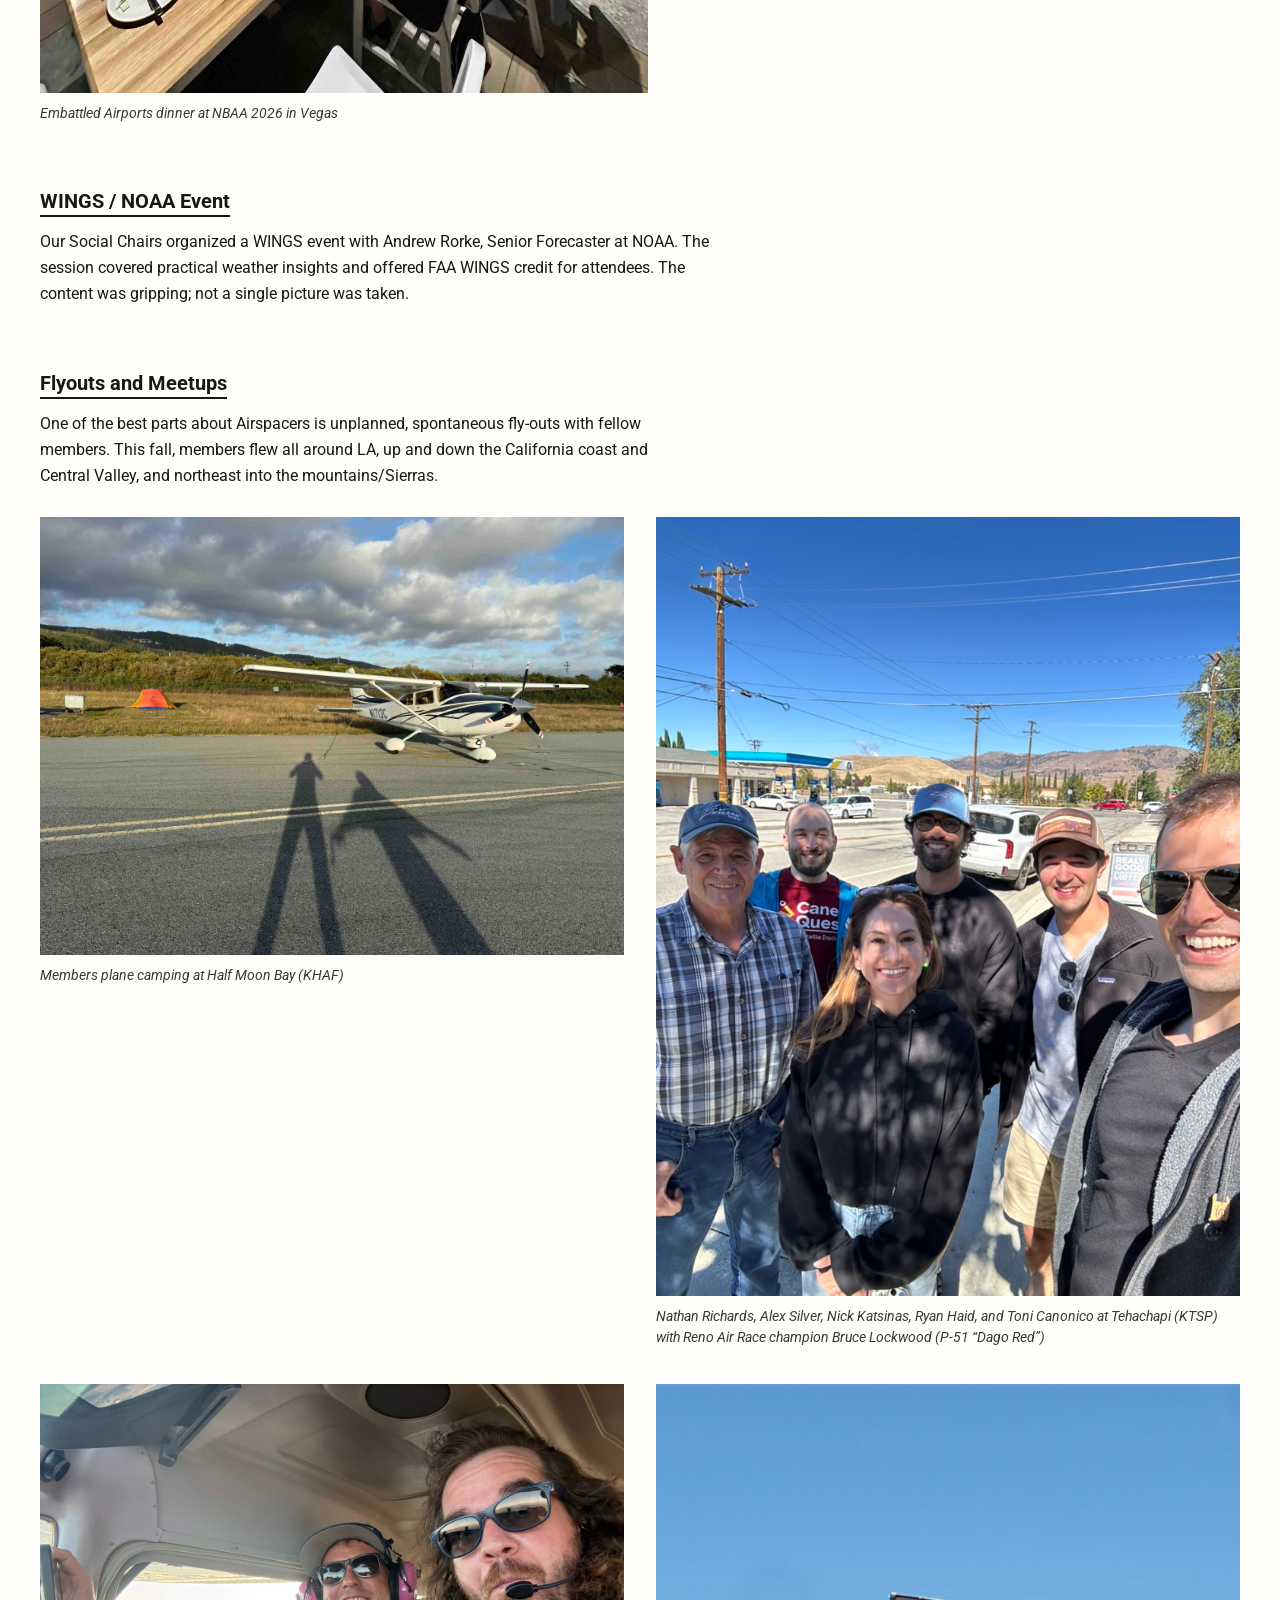
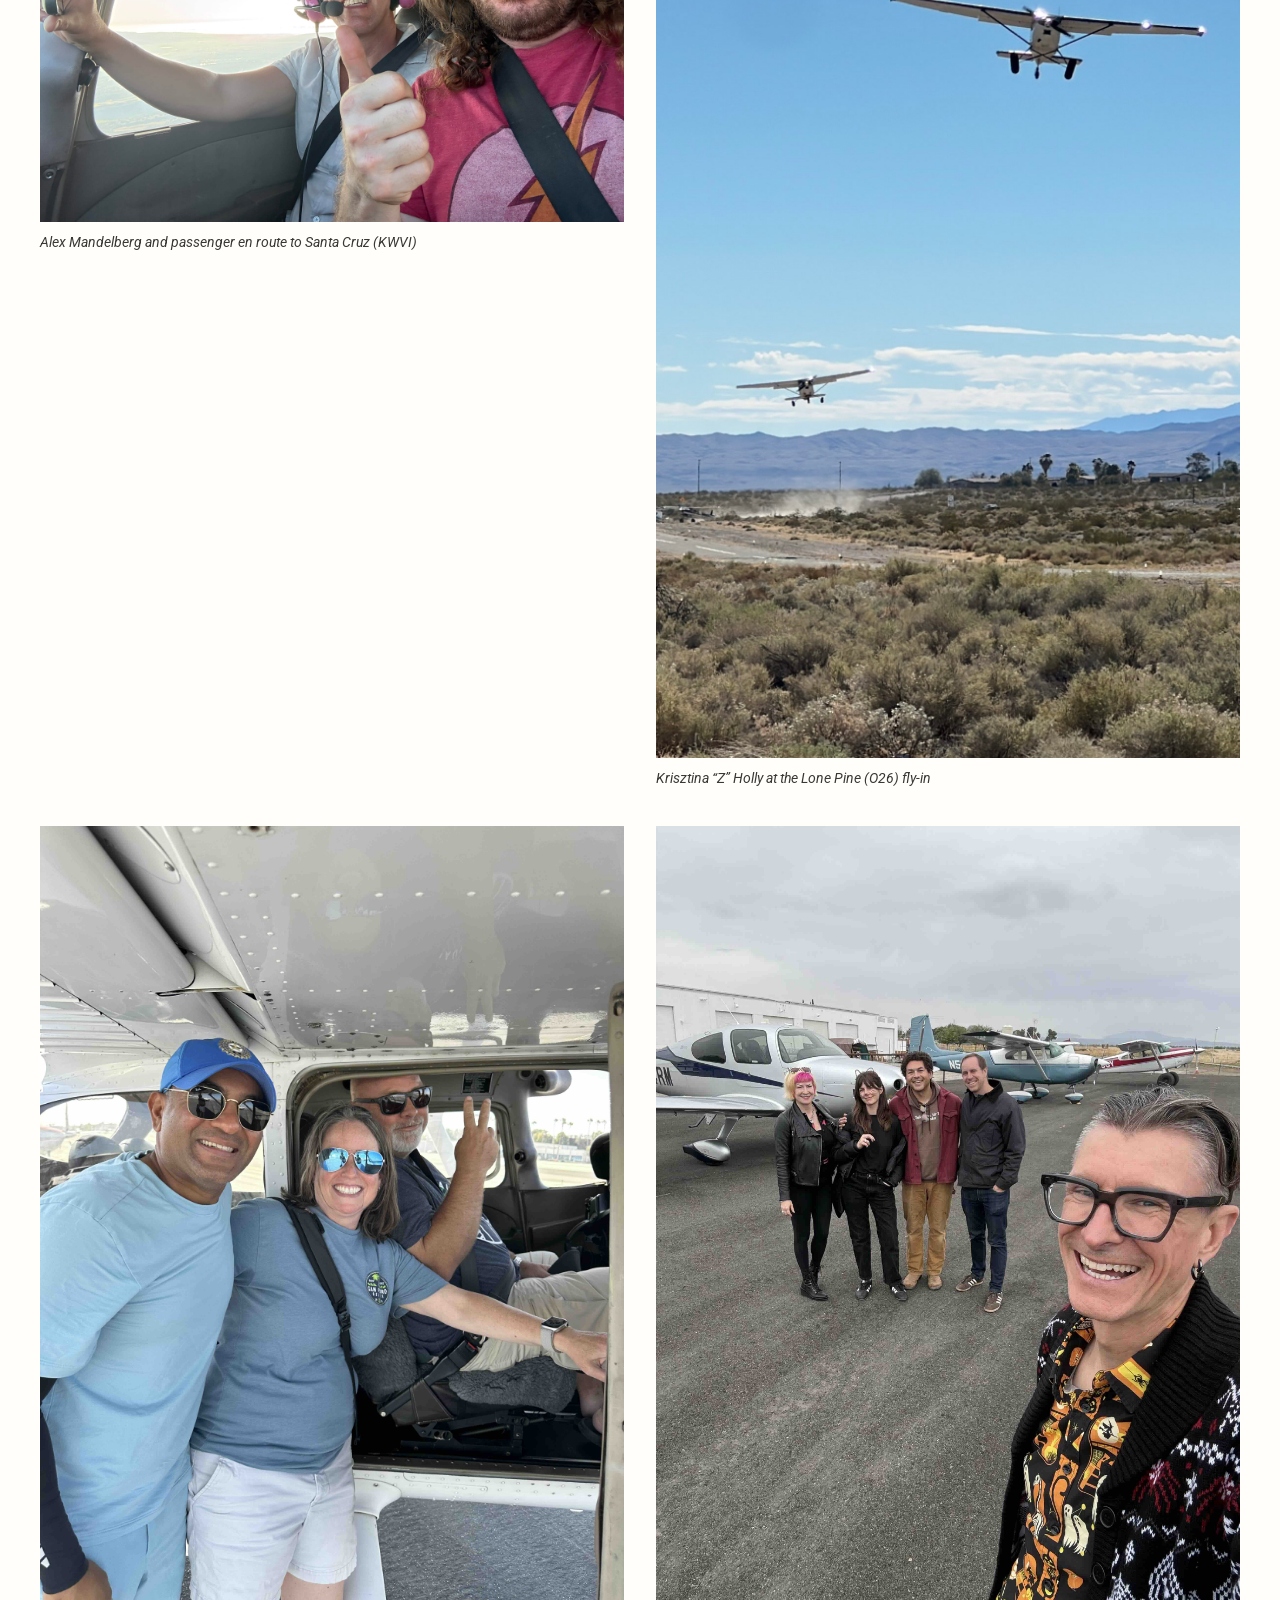
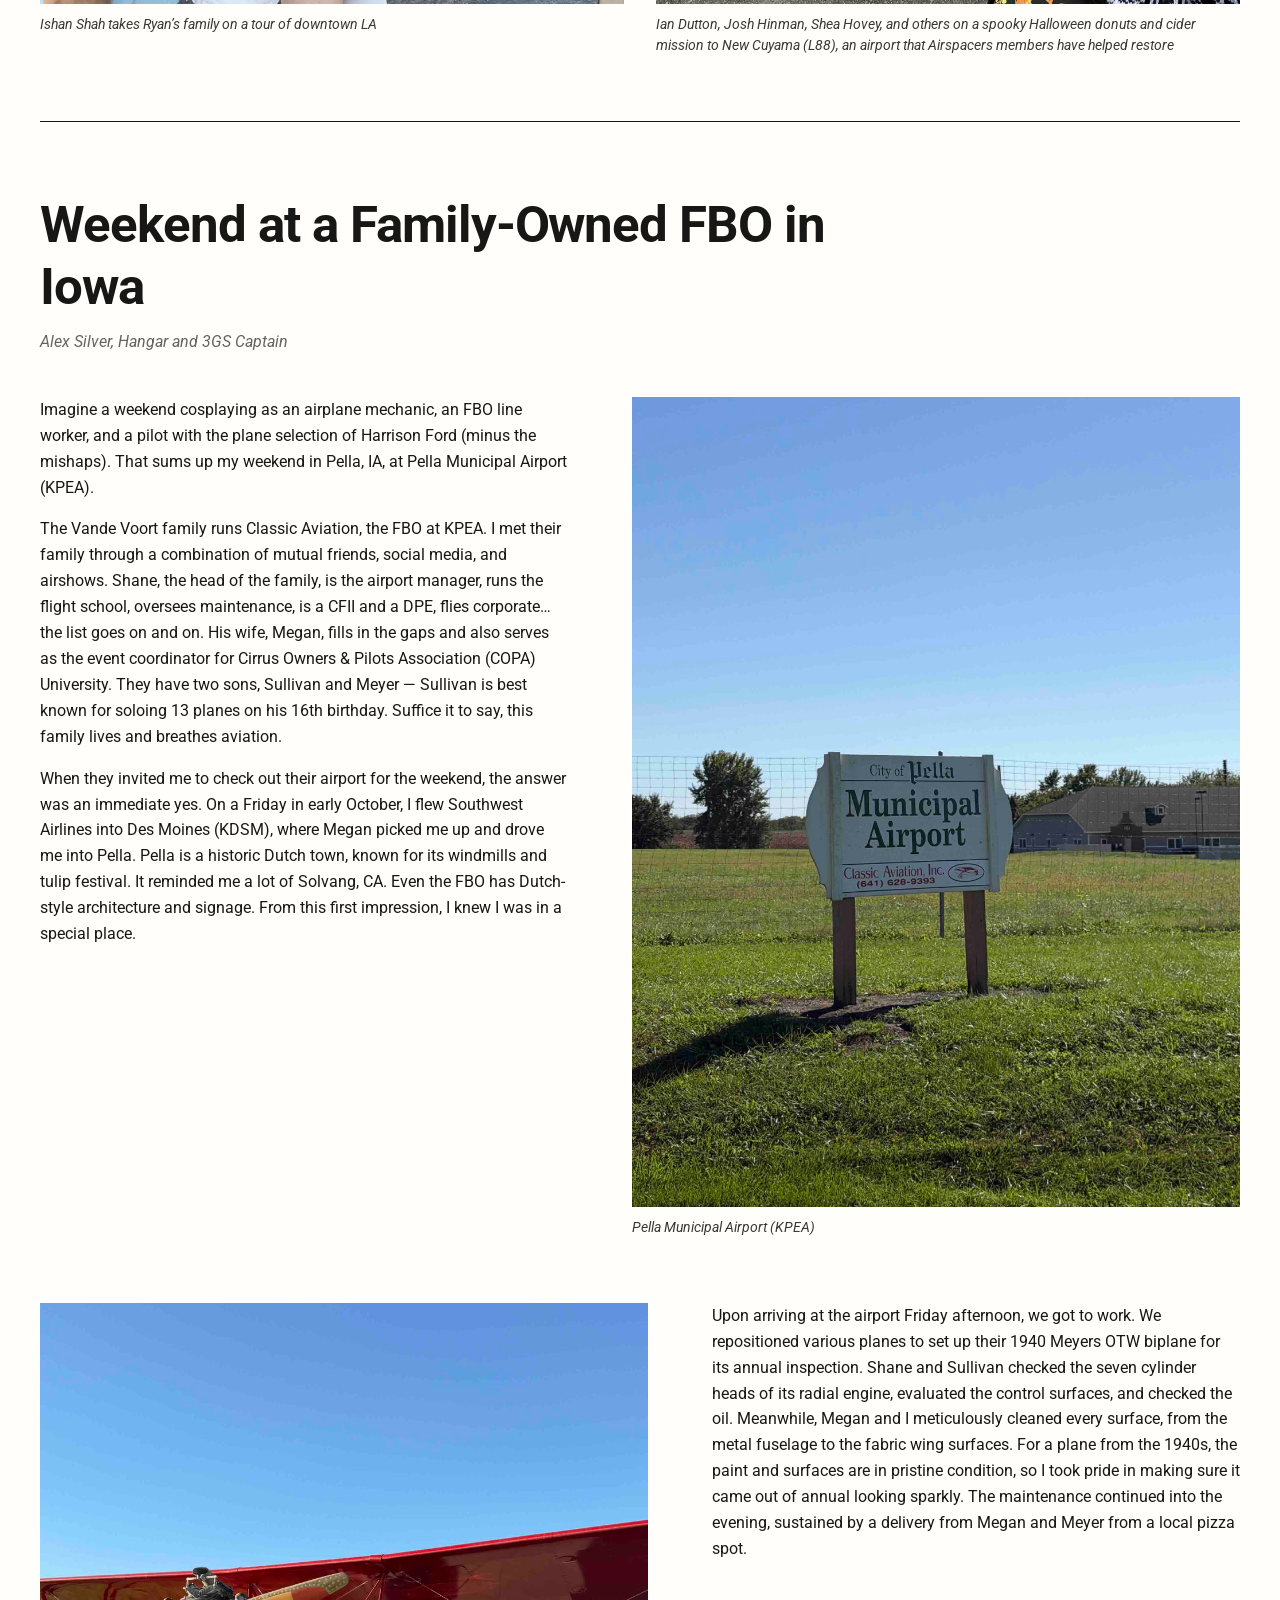
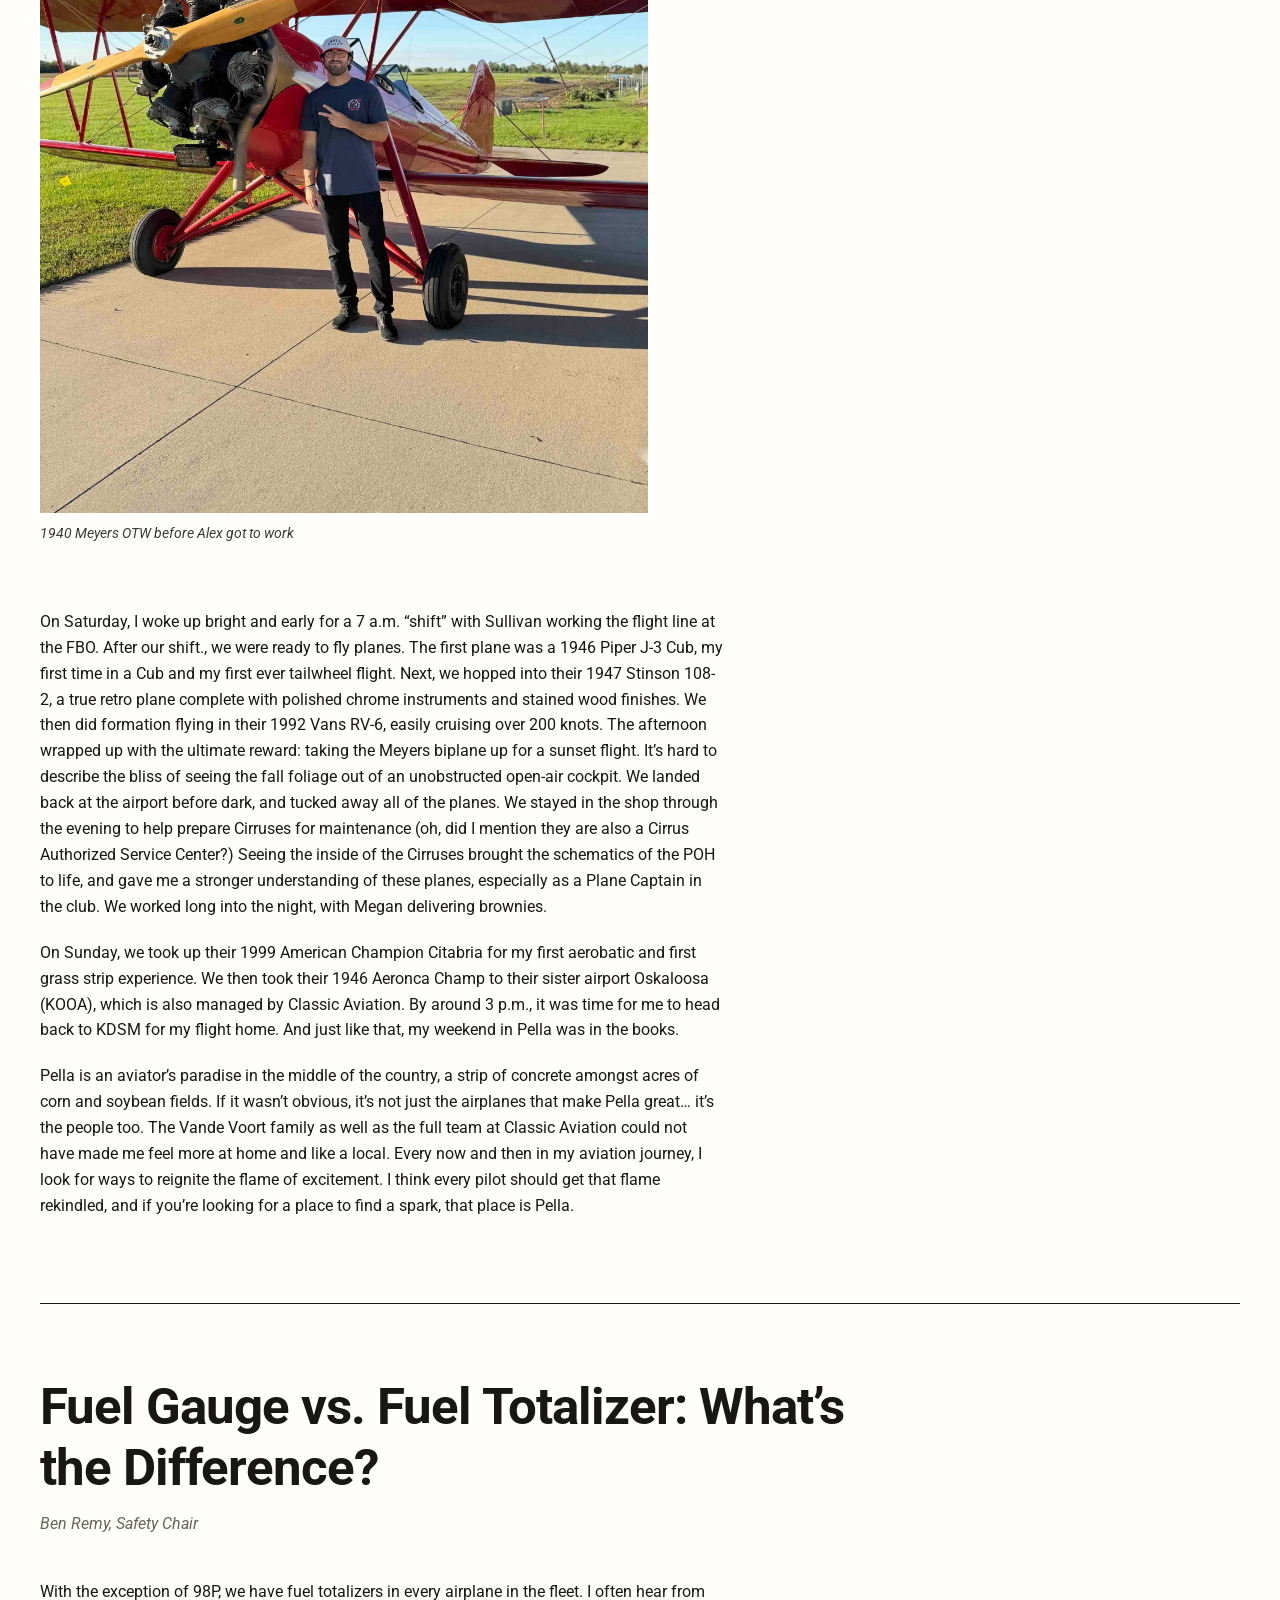
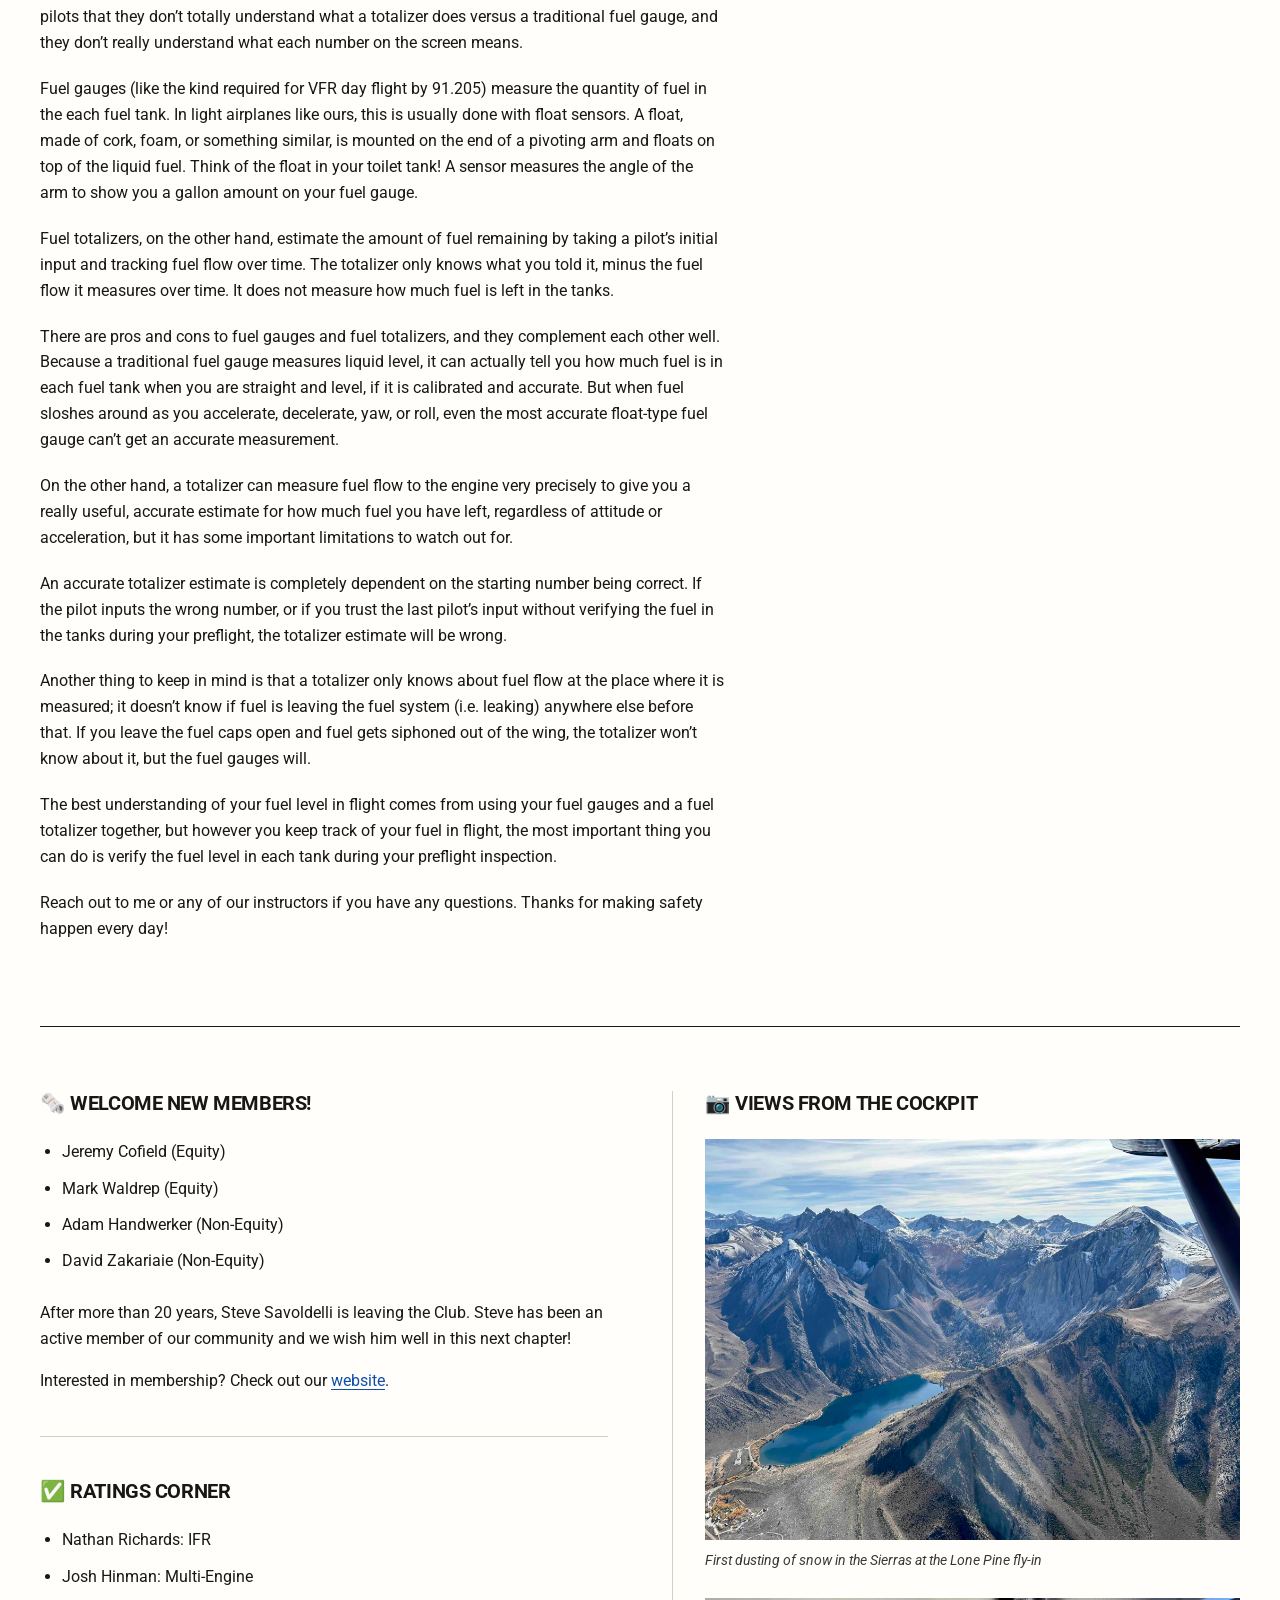
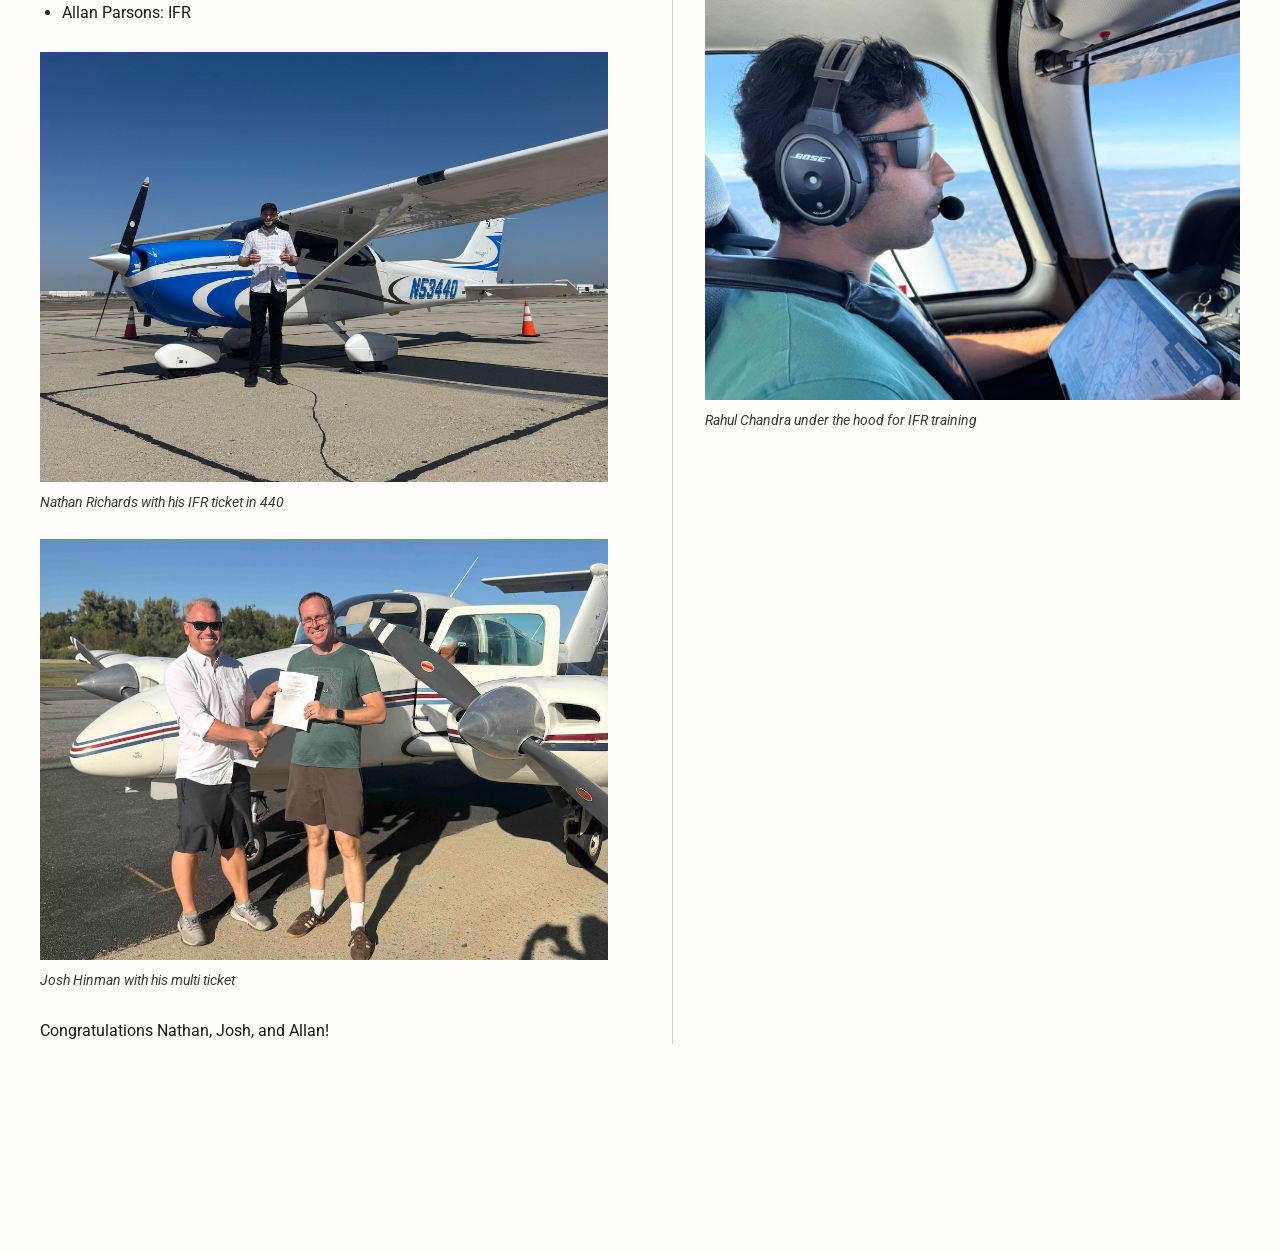
==== commit 7e3342c2: "updated formatting" ====
--- a/sep-oct-2026/index.html
+++ b/sep-oct-2026/index.html
@@ -9,9 +9,16 @@
   .reading-copy { max-width: 76ch; }
   .reading-copy p { margin-bottom: 1.25rem; }
   .cockpit-column { border-left: 1px solid var(--line); padding-left: 32px; }
+  .issue-label .full-date, .issue-label .mobile-date { padding: 0; }
+  .issue-label .mobile-date { display: none; }
   @media (max-width: 900px) {
     .seasonal-masthead .seasonal-mark { display: none; }
     .cockpit-column { border-left: 0; border-top: 1px solid var(--line); padding: 42px 0 0; }
+  }
+  @media (max-width: 680px) {
+    .issue-label.issue-date { display: block; }
+    .issue-label .full-date { display: none; }
+    .issue-label .mobile-date { display: inline; }
   }
 </style>
 </head><body>
@@ -23,7 +30,7 @@
 <div class="masthead-copy">
 <h1>The Run Up</h1>
 <p class="issue-label">Airspacers Bi-Monthly Newsletter 👻</p>
-<p class="issue-label">September – October 2026 • Information India</p></div>
+<p class="issue-label issue-date"><span class="full-date">September – October 2026</span><span class="mobile-date">Sep - Oct 2026</span> • Information India</p></div>
 <img class="seasonal-mark" src="assets/images/logo-spooky.png" alt="Halloween Airspacers logo" width="600" height="600"></header>
 <main>
 <section class="opening-grid section-rule" aria-label="Newsletter highlights">
